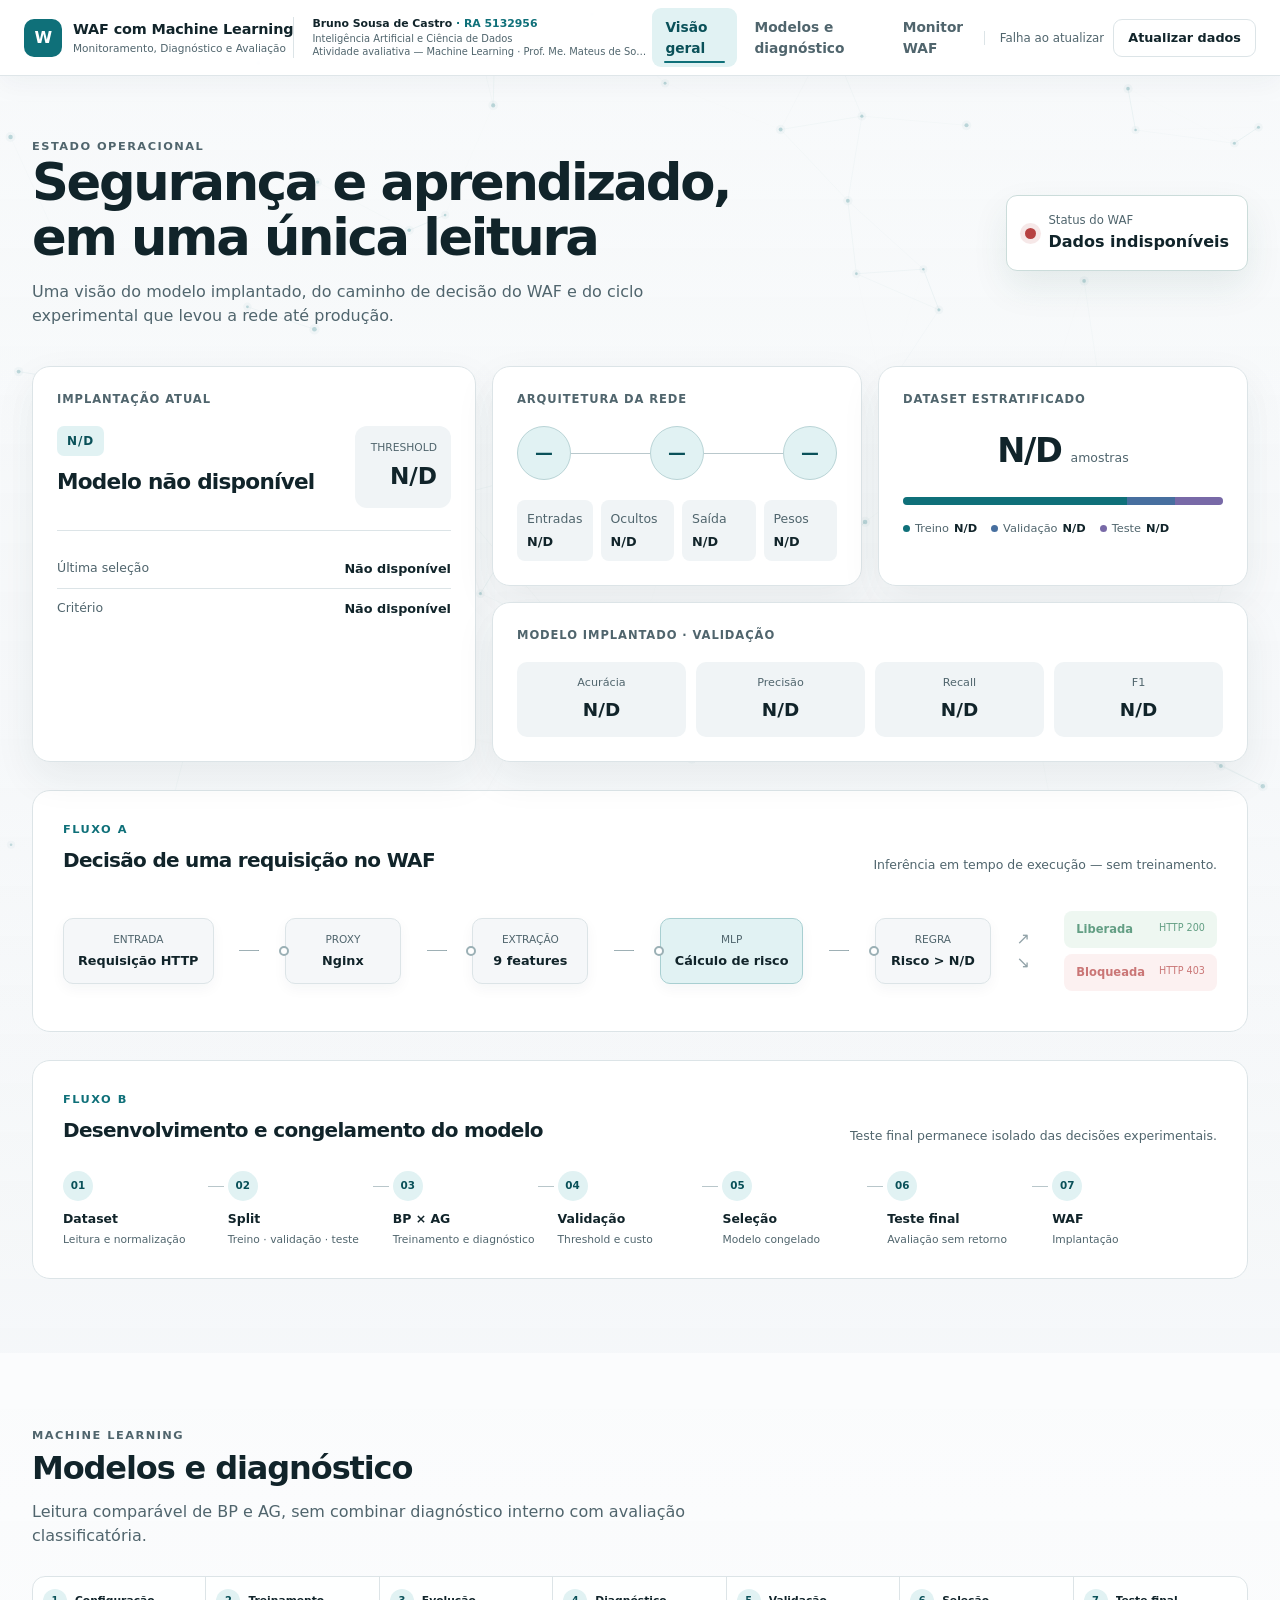
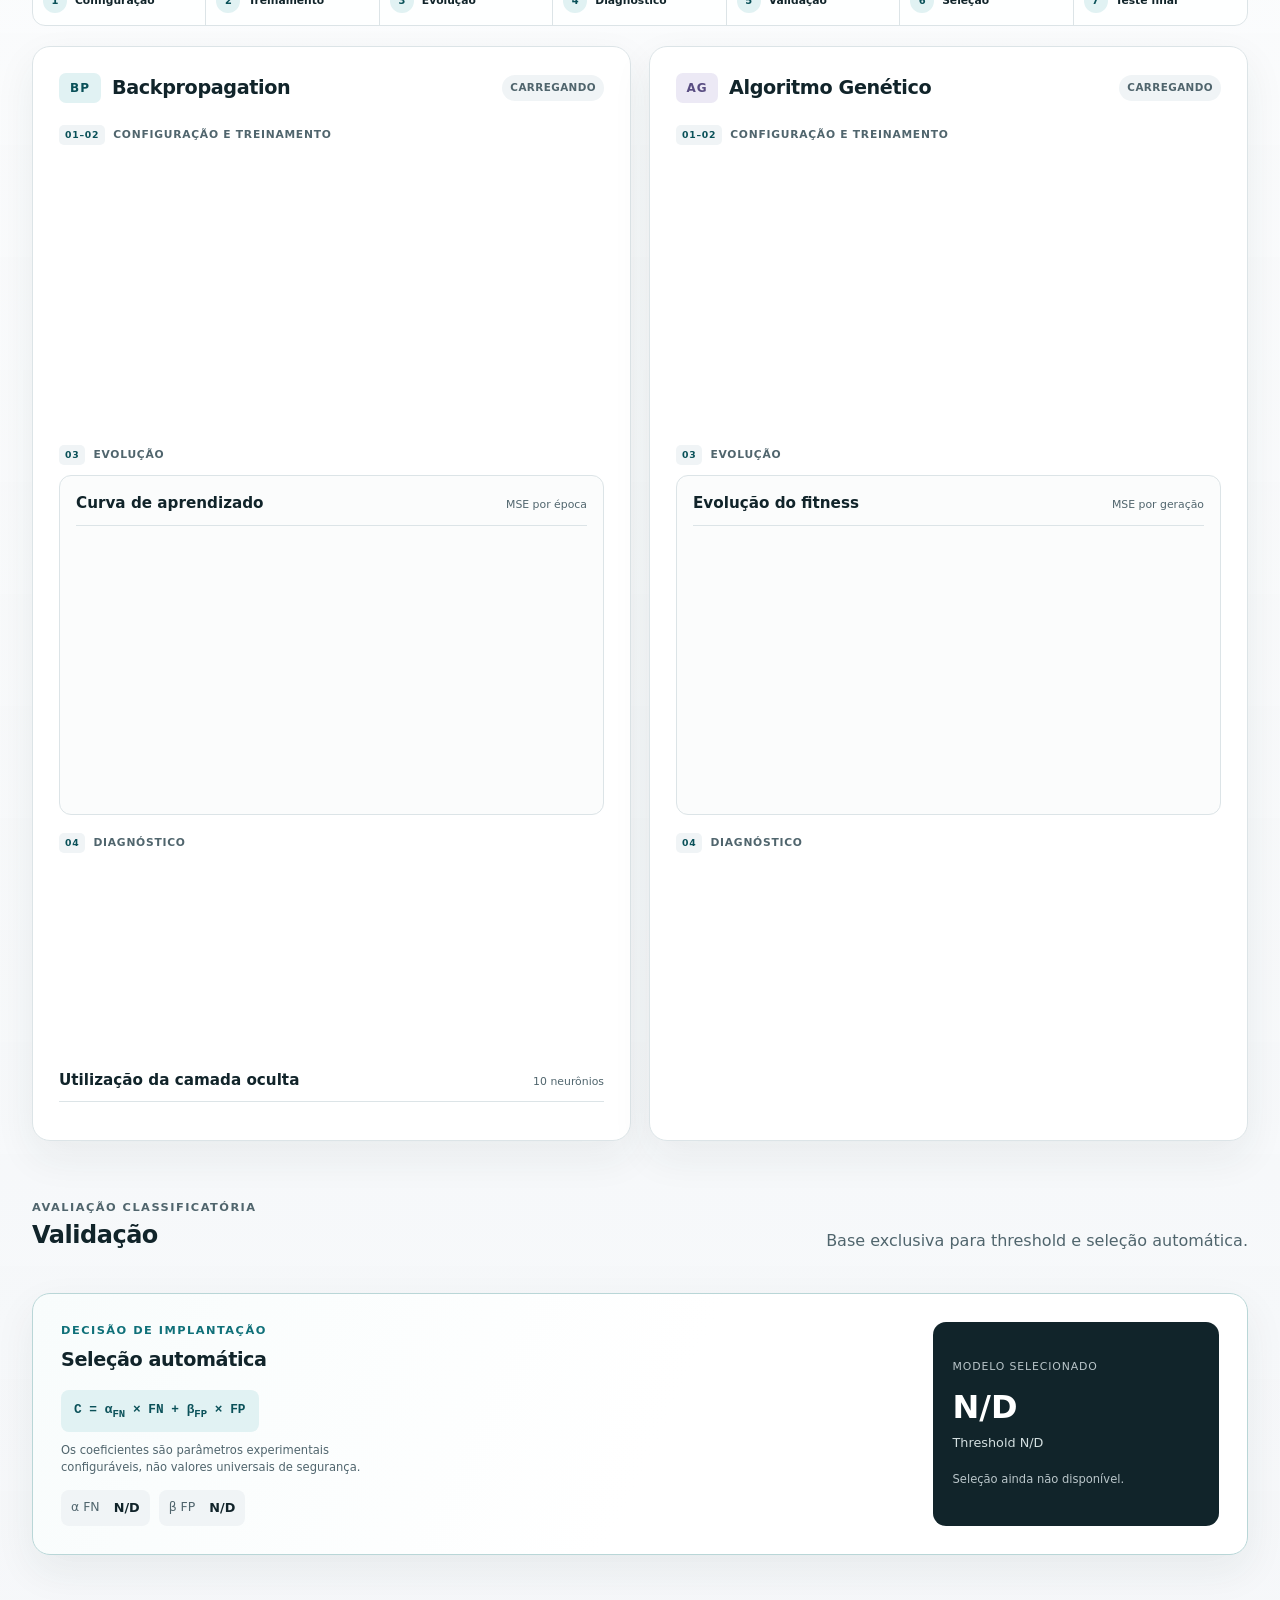
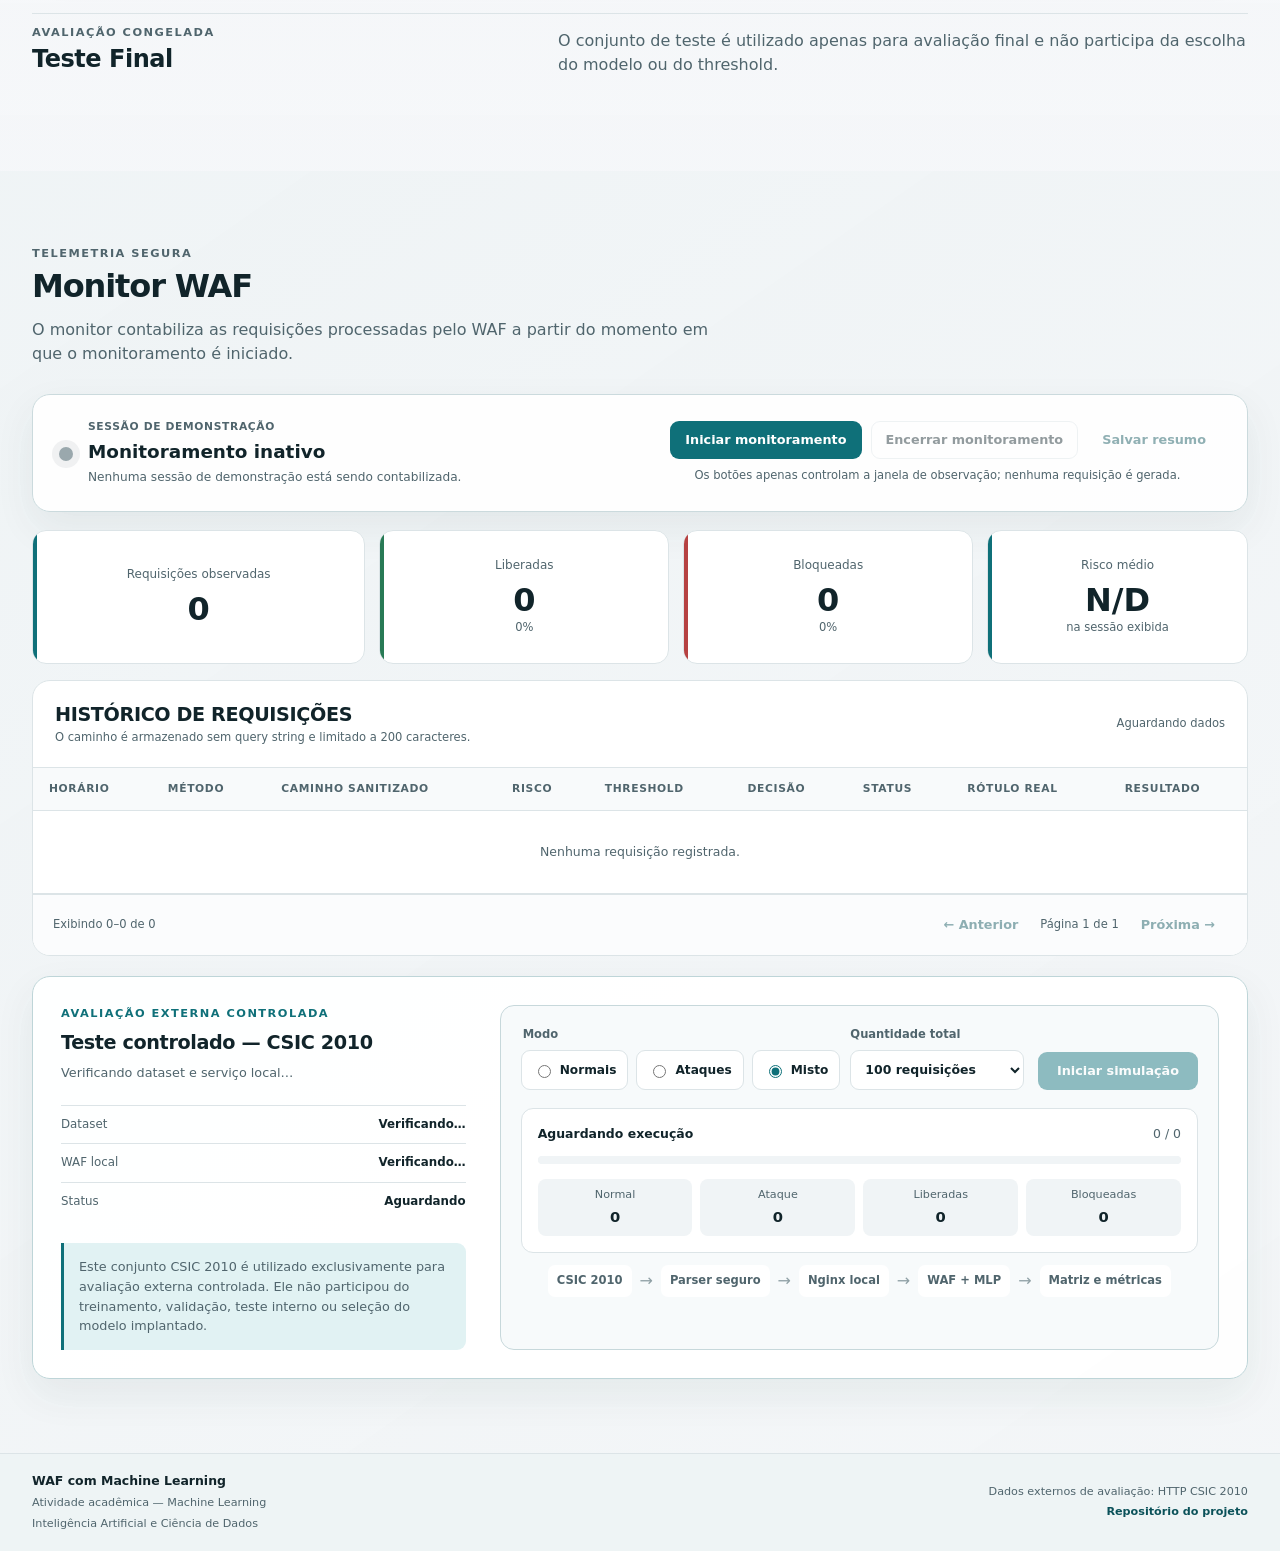
==== dashboard/index.html @ e9f8e0aa "Finalização de Implementação do WAF e Analises e dashboard" ====
<!doctype html>
<html lang="pt-BR">
<head>
  <meta charset="utf-8">
  <meta name="viewport" content="width=device-width, initial-scale=1">
  <meta name="description" content="Painel técnico do WAF com MLP">
  <title>WAF MLP — Observatório técnico</title>
  <link rel="stylesheet" href="styles.css">
</head>
<body>
  <a class="skip-link" href="#conteudo">Ir para o conteúdo</a>

  <header class="topbar">
    <a class="brand" href="#visao-geral" aria-label="Ir para visão geral">
      <span class="brand-mark" aria-hidden="true">W</span>
      <span>
        <strong>WAF com Machine Learning</strong>
        <small>Monitoramento, Diagnóstico e Avaliação</small>
      </span>
    </a>

    <div class="academic-meta" aria-label="Identificação acadêmica">
      <span class="academic-author">Bruno Sousa de Castro <b>· RA 5132956</b></span>
      <span>Inteligência Artificial e Ciência de Dados</span>
      <span class="academic-detail">Atividade avaliativa — Machine Learning · Prof. Me. Mateus de Souza Valente</span>
    </div>

    <nav class="nav" aria-label="Navegação principal">
      <a class="nav-link active" href="#visao-geral" aria-current="location">Visão geral</a>
      <a class="nav-link" href="#modelos">Modelos e diagnóstico</a>
      <a class="nav-link" href="#monitor-waf">Monitor WAF</a>
    </nav>

    <div class="topbar-actions">
      <span id="sync-status" class="sync-status" role="status" aria-live="polite">Carregando dados…</span>
      <button id="refresh-button" class="button button-secondary" type="button">
        Atualizar dados
      </button>
    </div>
  </header>

  <main id="conteudo">
    <section id="visao-geral" class="section hero-section" aria-labelledby="overview-title">
      <div class="section-heading hero-heading">
        <div>
          <p class="eyebrow">Estado operacional</p>
          <h1 id="overview-title">Segurança e aprendizado, em uma única leitura</h1>
          <p class="lede">
            Uma visão do modelo implantado, do caminho de decisão do WAF e do
            ciclo experimental que levou a rede até produção.
          </p>
        </div>
        <div class="status-panel">
          <span id="waf-status-dot" class="status-dot neutral" aria-hidden="true"></span>
          <div>
            <small>Status do WAF</small>
            <strong id="waf-status">Verificando…</strong>
          </div>
        </div>
      </div>

      <div class="overview-grid">
        <article class="card deployment-card">
          <div class="card-label">Implantação atual</div>
          <div class="deployment-main">
            <div>
              <span class="model-badge" id="deployed-model">N/D</span>
              <h2 id="deployed-method">Modelo não disponível</h2>
            </div>
            <div class="threshold-display">
              <small>Threshold</small>
              <strong id="deployed-threshold">N/D</strong>
            </div>
          </div>
          <dl class="definition-list compact">
            <div><dt>Última seleção</dt><dd id="last-selection">Não disponível</dd></div>
            <div><dt>Critério</dt><dd id="selection-reason">Não disponível</dd></div>
          </dl>
        </article>

        <article class="card architecture-card">
          <div class="card-label">Arquitetura da rede</div>
          <div id="network-architecture" class="network-mini" aria-label="Arquitetura da rede">
            <span>—</span><i></i><span>—</span><i></i><span>—</span>
          </div>
          <dl class="definition-list compact four-columns">
            <div><dt>Entradas</dt><dd id="network-inputs">N/D</dd></div>
            <div><dt>Ocultos</dt><dd id="network-hidden">N/D</dd></div>
            <div><dt>Saída</dt><dd id="network-output">N/D</dd></div>
            <div><dt>Pesos</dt><dd id="network-weights">N/D</dd></div>
          </dl>
        </article>

        <article class="card dataset-card">
          <div class="card-label">Dataset estratificado</div>
          <div class="dataset-total"><strong id="dataset-total">N/D</strong><span>amostras</span></div>
          <div class="split-bar" aria-label="Divisão do dataset">
            <span class="split-train"></span>
            <span class="split-validation"></span>
            <span class="split-test"></span>
          </div>
          <div class="split-legend">
            <span><i class="legend-train"></i>Treino <strong id="dataset-train">N/D</strong></span>
            <span><i class="legend-validation"></i>Validação <strong id="dataset-validation">N/D</strong></span>
            <span><i class="legend-test"></i>Teste <strong id="dataset-test">N/D</strong></span>
          </div>
        </article>

        <article class="card metrics-card">
          <div class="card-label">Modelo implantado · validação</div>
          <div class="metric-row">
            <div><small>Acurácia</small><strong id="overview-accuracy">N/D</strong></div>
            <div><small>Precisão</small><strong id="overview-precision">N/D</strong></div>
            <div><small>Recall</small><strong id="overview-recall">N/D</strong></div>
            <div><small>F1</small><strong id="overview-f1">N/D</strong></div>
          </div>
        </article>
      </div>

      <div class="flow-block">
        <div class="flow-header">
          <div>
            <p class="eyebrow">Fluxo A</p>
            <h2>Decisão de uma requisição no WAF</h2>
          </div>
          <p>Inferência em tempo de execução — sem treinamento.</p>
        </div>
        <div id="waf-flow" class="waf-flow" aria-label="Fluxo de funcionamento do WAF">
          <div class="flow-node"><small>Entrada</small><strong>Requisição HTTP</strong></div>
          <span class="flow-arrow" aria-hidden="true">→</span>
          <div class="flow-node"><small>Proxy</small><strong>Nginx</strong></div>
          <span class="flow-arrow" aria-hidden="true">→</span>
          <div class="flow-node"><small>Extração</small><strong>9 features</strong></div>
          <span class="flow-arrow" aria-hidden="true">→</span>
          <div class="flow-node accent"><small id="flow-model">MLP</small><strong>Cálculo de risco</strong></div>
          <span class="flow-arrow" aria-hidden="true">→</span>
          <div class="flow-node"><small>Regra</small><strong id="flow-threshold">Risco &gt; N/D</strong></div>
          <span class="flow-arrow split" aria-hidden="true">↗<br>↘</span>
          <div class="flow-outcomes">
            <span id="outcome-safe" class="outcome safe"><strong>Liberada</strong><small>HTTP 200</small></span>
            <span id="outcome-blocked" class="outcome blocked"><strong>Bloqueada</strong><small>HTTP 403</small></span>
          </div>
        </div>
      </div>

      <div class="flow-block development-flow">
        <div class="flow-header">
          <div>
            <p class="eyebrow">Fluxo B</p>
            <h2>Desenvolvimento e congelamento do modelo</h2>
          </div>
          <p>Teste final permanece isolado das decisões experimentais.</p>
        </div>
        <ol class="process-timeline">
          <li><span>01</span><strong>Dataset</strong><small>Leitura e normalização</small></li>
          <li><span>02</span><strong>Split</strong><small>Treino · validação · teste</small></li>
          <li><span>03</span><strong>BP × AG</strong><small>Treinamento e diagnóstico</small></li>
          <li><span>04</span><strong>Validação</strong><small>Threshold e custo</small></li>
          <li><span>05</span><strong>Seleção</strong><small>Modelo congelado</small></li>
          <li><span>06</span><strong>Teste final</strong><small>Avaliação sem retorno</small></li>
          <li><span>07</span><strong>WAF</strong><small>Implantação</small></li>
        </ol>
      </div>
    </section>

    <section id="modelos" class="section" aria-labelledby="models-title">
      <div class="section-heading">
        <div>
          <p class="eyebrow">Machine Learning</p>
          <h2 id="models-title">Modelos e diagnóstico</h2>
          <p>Leitura comparável de BP e AG, sem combinar diagnóstico interno com avaliação classificatória.</p>
        </div>
      </div>

      <ol class="experiment-steps" aria-label="Etapas do experimento de Machine Learning">
        <li class="complete"><span>1</span><strong>Configuração</strong></li>
        <li class="complete"><span>2</span><strong>Treinamento</strong></li>
        <li class="complete"><span>3</span><strong>Evolução</strong></li>
        <li class="complete"><span>4</span><strong>Diagnóstico</strong></li>
        <li class="complete"><span>5</span><strong>Validação</strong></li>
        <li class="complete"><span>6</span><strong>Seleção</strong></li>
        <li class="complete"><span>7</span><strong>Teste final</strong></li>
      </ol>

      <div class="model-comparison">
        <article class="model-panel" id="bp-panel">
          <div class="model-panel-heading">
            <div><span class="method-code">BP</span><h3>Backpropagation</h3></div>
            <span id="bp-availability" class="availability">Carregando</span>
          </div>
          <div class="panel-stage"><span>01–02</span> Configuração e treinamento</div>
          <div id="bp-training-stats" class="info-grid"></div>
          <div class="panel-stage"><span>03</span> Evolução</div>
          <div class="chart-card">
            <div class="chart-heading"><h4>Curva de aprendizado</h4><span>MSE por época</span></div>
            <canvas id="bp-chart" height="240" aria-label="Curva de MSE do Backpropagation"></canvas>
          </div>
          <div class="panel-stage"><span>04</span> Diagnóstico</div>
          <div id="bp-diagnostics" class="diagnostic-grid"></div>
          <div class="neuron-block">
            <div class="chart-heading"><h4>Utilização da camada oculta</h4><span>10 neurônios</span></div>
            <div id="hidden-neurons" class="neuron-grid"></div>
          </div>
        </article>

        <article class="model-panel" id="ag-panel">
          <div class="model-panel-heading">
            <div><span class="method-code alternate">AG</span><h3>Algoritmo Genético</h3></div>
            <span id="ag-availability" class="availability">Carregando</span>
          </div>
          <div class="panel-stage"><span>01–02</span> Configuração e treinamento</div>
          <div id="ag-training-stats" class="info-grid"></div>
          <div class="panel-stage"><span>03</span> Evolução</div>
          <div class="chart-card">
            <div class="chart-heading"><h4>Evolução do fitness</h4><span>MSE por geração</span></div>
            <canvas id="ag-chart" height="240" aria-label="Curva de MSE do Algoritmo Genético"></canvas>
          </div>
          <div class="panel-stage"><span>04</span> Diagnóstico</div>
          <div id="ag-diagnostics" class="diagnostic-grid"></div>
        </article>
      </div>

      <div class="subsection-heading">
        <div><p class="eyebrow">Avaliação classificatória</p><h3>Validação</h3></div>
        <p>Base exclusiva para threshold e seleção automática.</p>
      </div>
      <div id="validation-evaluations" class="evaluation-grid"></div>

      <article class="selection-panel">
        <div class="selection-copy">
          <p class="eyebrow">Decisão de implantação</p>
          <h3>Seleção automática</h3>
          <p class="formula">C = α<sub>FN</sub> × FN + β<sub>FP</sub> × FP</p>
          <p class="note">Os coeficientes são parâmetros experimentais configuráveis, não valores universais de segurança.</p>
          <dl class="definition-list selection-parameters">
            <div><dt>α FN</dt><dd id="alpha-fn">N/D</dd></div>
            <div><dt>β FP</dt><dd id="beta-fp">N/D</dd></div>
          </dl>
        </div>
        <div id="selection-candidates" class="candidate-comparison"></div>
        <div class="selected-result">
          <small>Modelo selecionado</small>
          <strong id="selected-model">N/D</strong>
          <span id="selected-threshold">Threshold N/D</span>
          <p id="selected-reason">Seleção ainda não disponível.</p>
        </div>
      </article>

      <div class="subsection-heading test-heading">
        <div><p class="eyebrow">Avaliação congelada</p><h3>Teste Final</h3></div>
        <p>O conjunto de teste é utilizado apenas para avaliação final e não participa da escolha do modelo ou do threshold.</p>
      </div>
      <div id="test-evaluation" class="evaluation-grid single"></div>

    </section>

    <section id="monitor-waf" class="section section-tinted" aria-labelledby="monitor-title">
      <div class="section-heading">
        <div>
          <p class="eyebrow">Telemetria segura</p>
          <h2 id="monitor-title">Monitor WAF</h2>
          <p>O monitor contabiliza as requisições processadas pelo WAF a partir do momento em que o monitoramento é iniciado.</p>
        </div>
      </div>

      <article class="monitor-control-card">
        <div class="monitor-state" role="status" aria-live="polite">
          <span id="session-indicator" class="session-indicator idle" aria-hidden="true"></span>
          <div>
            <small>Sessão de demonstração</small>
            <strong id="session-label">Monitoramento inativo</strong>
            <span id="session-period">Nenhuma sessão de demonstração está sendo contabilizada.</span>
          </div>
        </div>
        <div class="monitor-actions">
          <div class="button-group">
            <button id="start-monitor" class="button button-primary" type="button">Iniciar monitoramento</button>
            <button id="stop-monitor" class="button button-secondary" type="button" disabled>Encerrar monitoramento</button>
            <button id="save-session" class="button button-ghost" type="button" disabled>Salvar resumo</button>
          </div>
          <small>Os botões apenas controlam a janela de observação; nenhuma requisição é gerada.</small>
        </div>
      </article>

      <div class="monitor-grid">
        <article class="stat-card"><small>Requisições observadas</small><strong id="requests-total">0</strong></article>
        <article class="stat-card safe"><small>Liberadas</small><strong id="requests-allowed">0</strong><span id="requests-allowed-percent">0%</span></article>
        <article class="stat-card blocked"><small>Bloqueadas</small><strong id="requests-blocked">0</strong><span id="requests-blocked-percent">0%</span></article>
        <article class="stat-card"><small>Risco médio</small><strong id="requests-risk-average">N/D</strong><span>na sessão exibida</span></article>
      </div>

      <article class="card table-card">
        <div class="card-header">
          <div>
            <h3>HISTÓRICO DE REQUISIÇÕES</h3>
            <p>O caminho é armazenado sem query string e limitado a 200 caracteres.</p>
          </div>
          <span id="requests-updated" class="metadata">Aguardando dados</span>
        </div>
        <div class="table-scroll">
          <table>
            <thead>
              <tr>
                <th>Horário</th>
                <th>Método</th>
                <th>Caminho sanitizado</th>
                <th>Risco</th>
                <th>Threshold</th>
                <th>Decisão</th>
                <th>Status</th>
                <th>Rótulo real</th>
                <th>Resultado</th>
              </tr>
            </thead>
            <tbody id="requests-table">
              <tr><td colspan="9" class="empty-cell">Nenhuma requisição registrada.</td></tr>
            </tbody>
          </table>
        </div>
        <div class="history-pagination" aria-label="Paginação do histórico">
          <span id="history-range">Exibindo 0–0 de 0</span>
          <div>
            <button id="history-prev" class="button button-ghost" type="button" disabled>← Anterior</button>
            <span id="history-page-status">Página 1 de 1</span>
            <button id="history-next" class="button button-ghost" type="button" disabled>Próxima →</button>
          </div>
        </div>
      </article>

      <article class="simulation-card">
        <div class="simulation-intro">
          <p class="eyebrow">Avaliação externa controlada</p>
          <h3>Teste controlado — CSIC 2010</h3>
          <p id="simulation-message">Verificando dataset e serviço local…</p>
          <dl class="simulation-status-list">
            <div><dt>Dataset</dt><dd id="simulation-dataset">Verificando…</dd></div>
            <div><dt>WAF local</dt><dd id="simulation-service">Verificando…</dd></div>
            <div><dt>Status</dt><dd id="simulation-status">Aguardando</dd></div>
          </dl>
          <p class="external-data-note">
            Este conjunto CSIC 2010 é utilizado exclusivamente para avaliação externa controlada.
            Ele não participou do treinamento, validação, teste interno ou seleção do modelo implantado.
          </p>
        </div>
        <div class="simulation-workspace" aria-label="Controles da simulação CSIC 2010">
          <div class="simulation-controls">
            <fieldset class="mode-selector">
              <legend>Modo</legend>
              <label><input type="radio" name="simulation-mode" value="NORMAL"> Normais</label>
              <label><input type="radio" name="simulation-mode" value="ATAQUE"> Ataques</label>
              <label><input type="radio" name="simulation-mode" value="MISTO" checked> Misto</label>
            </fieldset>
            <label class="quantity-selector" for="simulation-quantity">
              Quantidade total
              <select id="simulation-quantity">
                <option value="100" selected>100 requisições</option>
                <option value="500">500 requisições</option>
                <option value="1000">1.000 requisições</option>
              </select>
            </label>
            <button id="start-simulation" class="button button-primary simulation-start" type="button" disabled>
              Iniciar simulação
            </button>
          </div>

          <p id="simulation-error" class="simulation-error" role="alert" hidden></p>

          <div class="simulation-progress" aria-live="polite">
            <div><strong id="simulation-progress-label">Aguardando execução</strong><span id="simulation-progress-count">0 / 0</span></div>
            <progress id="simulation-progress" value="0" max="100">0%</progress>
            <div class="simulation-live-counts">
              <span>Normal <strong id="simulation-normal-count">0</strong></span>
              <span>Ataque <strong id="simulation-attack-count">0</strong></span>
              <span>Liberadas <strong id="simulation-allowed-count">0</strong></span>
              <span>Bloqueadas <strong id="simulation-blocked-count">0</strong></span>
            </div>
          </div>

          <div id="simulation-results" class="simulation-results" hidden>
            <div class="simulation-result-heading">
              <div>
                <small>Resultado da avaliação externa controlada</small>
                <strong>HTTP CSIC 2010</strong>
              </div>
              <span id="simulation-evaluated">0 avaliadas</span>
            </div>

            <div class="simulation-result-grid">
              <div class="external-confusion" aria-label="Matriz de confusão da avaliação externa">
                <span></span><span class="matrix-axis">Predito normal</span><span class="matrix-axis">Predito ataque</span>
                <span class="matrix-axis">Real normal</span>
                <div class="matrix-cell"><small>TN</small><strong id="simulation-tn">0</strong></div>
                <div class="matrix-cell error"><small>FP</small><strong id="simulation-fp">0</strong></div>
                <span class="matrix-axis">Real ataque</span>
                <div class="matrix-cell error"><small>FN</small><strong id="simulation-fn">0</strong></div>
                <div class="matrix-cell"><small>TP</small><strong id="simulation-tp">0</strong></div>
              </div>

              <div class="external-metrics">
                <div><small>Accuracy</small><strong id="simulation-accuracy">0,00%</strong></div>
                <div><small>Precision</small><strong id="simulation-precision">0,00%</strong></div>
                <div><small>Recall</small><strong id="simulation-recall">0,00%</strong></div>
                <div><small>F1-score</small><strong id="simulation-f1">0,00%</strong></div>
                <div><small>False Positive Rate</small><strong id="simulation-fpr">0,00%</strong></div>
                <div><small>False Negative Rate</small><strong id="simulation-fnr">0,00%</strong></div>
              </div>
            </div>
            <p id="simulation-errors-summary" class="note"></p>
          </div>

          <div class="simulation-route" aria-label="Fluxo da simulação local">
            <span>CSIC 2010</span><i>→</i><span>Parser seguro</span><i>→</i><span>Nginx local</span><i>→</i><span>WAF + MLP</span><i>→</i><span>Matriz e métricas</span>
          </div>
        </div>
      </article>

      <article id="feature-analysis" class="feature-analysis diagnostic-main-block" aria-labelledby="feature-analysis-title" hidden>
        <div class="feature-analysis-heading">
          <div>
            <small>Diagnóstico observacional pós-simulação</small>
            <h4 id="feature-analysis-title">ANÁLISE DAS CARACTERÍSTICAS</h4>
            <p>Comparação entre a representação aprendida pela MLP e as características extraídas das requisições externas.</p>
          </div>
          <div class="feature-legend" aria-label="Legenda da comparação">
            <span class="legend-original">Dataset original</span>
            <span class="legend-csic">CSIC atual</span>
            <span class="legend-clipping">Acima do limite</span>
          </div>
        </div>

        <div class="diagnostic-table-wrap">
          <table class="diagnostic-table">
            <thead><tr><th>Feature</th><th>Tipo</th><th>Limite</th><th>Dataset original</th><th>CSIC atual</th></tr></thead>
            <tbody id="feature-comparison-table"></tbody>
          </table>
        </div>

        <div class="feature-detail-grid">
          <article>
            <h5>CSIC por rótulo real</h5>
            <div class="diagnostic-table-wrap">
              <table class="diagnostic-table compact">
                <thead><tr><th>Feature</th><th>NORMAL</th><th>ATAQUE</th></tr></thead>
                <tbody id="feature-class-table"></tbody>
              </table>
            </div>
          </article>
          <article>
            <h5>IMPACTO DOS LIMITES DE NORMALIZAÇÃO</h5>
            <div class="diagnostic-table-wrap">
              <table class="diagnostic-table compact">
                <thead><tr><th>Feature</th><th>Limite</th><th>Máx. original</th><th>Máx. CSIC</th><th>Original acima</th><th>CSIC acima / clipping</th></tr></thead>
                <tbody id="feature-clipping-table"></tbody>
              </table>
            </div>
          </article>
        </div>

        <article class="classification-examples">
          <div>
            <h5>EXEMPLOS DE CLASSIFICAÇÃO</h5>
            <p>Selecione TN, FP, FN ou TP para inspecionar uma requisição sanitizada e as nove features que já foram usadas na decisão.</p>
          </div>
          <div class="example-filters" role="group" aria-label="Filtrar exemplos por resultado">
            <button class="example-filter" data-result="TN" type="button">TN <strong id="example-count-tn">0</strong></button>
            <button class="example-filter" data-result="FP" type="button">FP <strong id="example-count-fp">0</strong></button>
            <button class="example-filter" data-result="FN" type="button">FN <strong id="example-count-fn">0</strong></button>
            <button class="example-filter" data-result="TP" type="button">TP <strong id="example-count-tp">0</strong></button>
          </div>
          <label class="example-selector" for="diagnostic-example-select">
            Requisição
            <select id="diagnostic-example-select" disabled><option value="">Selecione um resultado acima</option></select>
          </label>
          <div id="example-detail" class="example-detail" hidden>
            <dl id="example-metadata"></dl>
            <div class="diagnostic-table-wrap">
              <table class="diagnostic-table compact">
                <thead><tr><th>Feature</th><th>Valor bruto</th><th>Limite</th><th>Normalizado</th><th>Clipping</th></tr></thead>
                <tbody id="example-features-table"></tbody>
              </table>
            </div>
          </div>
          <p id="example-empty" class="note">Escolha uma categoria com exemplos disponíveis.</p>
        </article>
      </article>
    </section>

  </main>

  <footer class="academic-footer">
    <div>
      <strong>WAF com Machine Learning</strong>
      <span>Atividade acadêmica — Machine Learning</span>
      <span>Inteligência Artificial e Ciência de Dados</span>
    </div>
    <div class="footer-links">
      <span>Dados externos de avaliação: HTTP CSIC 2010</span>
      <a href="https://github.com/BrunoCS51/atividade-3-waf-mlp" target="_blank" rel="noreferrer">Repositório do projeto</a>
    </div>
  </footer>

  <script src="app.js" defer></script>
</body>
</html>
---- dashboard/styles.css ----
:root {
  --bg: #f5f7f9;
  --surface: #ffffff;
  --surface-soft: #f0f4f6;
  --ink: #11242a;
  --muted: #50656d;
  --line: #dce4e7;
  --primary: #0f7079;
  --primary-dark: #0a5159;
  --primary-soft: #e1f2f3;
  --safe: #287a55;
  --safe-soft: #e8f5ed;
  --blocked: #b64242;
  --blocked-soft: #fbecec;
  --attention: #a86613;
  --attention-soft: #fff4df;
  --blue: #476f9f;
  --violet: #7869a7;
  --shadow: 0 16px 40px rgba(29, 54, 61, 0.07);
  --radius: 18px;
  --radius-sm: 11px;
  --max-width: 1440px;
}

* {
  box-sizing: border-box;
}

html {
  scroll-behavior: smooth;
  scroll-padding-top: 92px;
}

body {
  margin: 0;
  overflow-x: hidden;
  background: var(--bg);
  color: var(--ink);
  font-family: Inter, ui-sans-serif, system-ui, -apple-system, BlinkMacSystemFont, "Segoe UI", sans-serif;
  line-height: 1.5;
}

button,
input,
table {
  font: inherit;
}

button:focus-visible,
a:focus-visible {
  outline: 3px solid rgba(23, 107, 115, 0.3);
  outline-offset: 3px;
}

.skip-link {
  position: fixed;
  z-index: 100;
  top: 8px;
  left: 8px;
  padding: 10px 14px;
  border-radius: 8px;
  background: var(--ink);
  color: #fff;
  transform: translateY(-150%);
}

.skip-link:focus {
  transform: translateY(0);
}

.topbar {
  position: sticky;
  z-index: 20;
  top: 0;
  display: grid;
  grid-template-columns: auto 1fr auto;
  align-items: center;
  min-height: 72px;
  padding: 10px max(24px, calc((100vw - var(--max-width)) / 2));
  border-bottom: 1px solid rgba(220, 228, 231, 0.9);
  background: rgba(255, 255, 255, 0.94);
  backdrop-filter: blur(14px);
}

.brand {
  display: flex;
  gap: 11px;
  align-items: center;
  color: var(--ink);
  text-decoration: none;
}

.brand-mark {
  display: grid;
  width: 38px;
  height: 38px;
  place-items: center;
  border-radius: 10px;
  background: var(--primary);
  color: #fff;
  font-weight: 800;
  letter-spacing: -0.04em;
}

.brand strong,
.brand small {
  display: block;
}

.brand strong {
  font-size: 0.92rem;
  letter-spacing: 0.04em;
}

.brand small {
  color: var(--muted);
  font-size: 0.69rem;
}

.nav {
  display: flex;
  justify-content: center;
  gap: 4px;
}

.nav-link {
  padding: 9px 13px;
  border-radius: 9px;
  color: var(--muted);
  font-size: 0.86rem;
  font-weight: 650;
  text-decoration: none;
}

.nav-link:hover,
.nav-link.active {
  background: var(--primary-soft);
  color: var(--primary-dark);
}

.topbar-actions,
.button-group {
  display: flex;
  align-items: center;
  gap: 9px;
}

.sync-status {
  max-width: 180px;
  overflow: hidden;
  color: var(--muted);
  font-size: 0.74rem;
  text-overflow: ellipsis;
  white-space: nowrap;
}

.button {
  min-height: 38px;
  padding: 8px 14px;
  border: 1px solid transparent;
  border-radius: 9px;
  cursor: pointer;
  font-size: 0.8rem;
  font-weight: 750;
  transition: background 150ms ease, border-color 150ms ease, transform 150ms ease;
}

.button:hover:not(:disabled) {
  transform: translateY(-1px);
}

.button:disabled {
  cursor: not-allowed;
  opacity: 0.45;
}

.button-primary {
  background: var(--primary);
  color: #fff;
}

.button-primary:hover:not(:disabled) {
  background: var(--primary-dark);
}

.button-secondary {
  border-color: var(--line);
  background: var(--surface);
  color: var(--ink);
}

.button-ghost {
  background: transparent;
  color: var(--primary-dark);
}

.section {
  max-width: var(--max-width);
  margin: 0 auto;
  padding: 74px 32px;
}

.section-tinted {
  max-width: none;
  padding-right: max(32px, calc((100vw - var(--max-width) + 64px) / 2));
  padding-left: max(32px, calc((100vw - var(--max-width) + 64px) / 2));
  background: #edf2f4;
}

.hero-section {
  padding-top: 62px;
}

.section-heading {
  display: flex;
  justify-content: space-between;
  gap: 32px;
  align-items: flex-end;
  margin-bottom: 28px;
}

.hero-heading {
  align-items: center;
  margin-bottom: 38px;
}

.eyebrow {
  margin: 0 0 7px;
  color: var(--primary);
  font-size: 0.71rem;
  font-weight: 800;
  letter-spacing: 0.13em;
  text-transform: uppercase;
}

h1,
h2,
h3,
h4,
p {
  margin-top: 0;
}

h1 {
  max-width: 780px;
  margin-bottom: 16px;
  font-size: clamp(2.15rem, 4vw, 4rem);
  line-height: 1.06;
  letter-spacing: -0.045em;
}

h2 {
  margin-bottom: 8px;
  font-size: clamp(1.6rem, 2.5vw, 2.35rem);
  letter-spacing: -0.035em;
}

h3 {
  margin-bottom: 6px;
  font-size: 1.2rem;
  letter-spacing: -0.02em;
}

h4 {
  margin-bottom: 0;
  font-size: 0.95rem;
}

.lede,
.section-heading p,
.subsection-heading p {
  max-width: 690px;
  margin-bottom: 0;
  color: var(--muted);
}

.status-panel {
  display: flex;
  flex: 0 0 auto;
  gap: 12px;
  align-items: center;
  min-width: 190px;
  padding: 16px 18px;
  border: 1px solid var(--line);
  border-radius: var(--radius-sm);
  background: var(--surface);
  box-shadow: var(--shadow);
}

.status-panel small,
.status-panel strong {
  display: block;
}

.status-panel small {
  color: var(--muted);
  font-size: 0.73rem;
}

.status-dot {
  width: 11px;
  height: 11px;
  border-radius: 50%;
  background: var(--muted);
  box-shadow: 0 0 0 5px rgba(96, 112, 120, 0.12);
}

.status-dot.online {
  background: var(--safe);
  box-shadow: 0 0 0 5px rgba(40, 122, 85, 0.14);
}

.status-dot.offline {
  background: var(--blocked);
  box-shadow: 0 0 0 5px rgba(182, 66, 66, 0.12);
}

.overview-grid {
  display: grid;
  grid-template-columns: 1.2fr 1fr 1fr;
  gap: 16px;
}

.card,
.model-panel,
.selection-panel,
.future-panel {
  border: 1px solid var(--line);
  border-radius: var(--radius);
  background: var(--surface);
  box-shadow: var(--shadow);
}

.card {
  padding: 24px;
}

.card-label {
  margin-bottom: 18px;
  color: var(--muted);
  font-size: 0.72rem;
  font-weight: 800;
  letter-spacing: 0.08em;
  text-transform: uppercase;
}

.deployment-card {
  grid-row: span 2;
}

.deployment-main {
  display: flex;
  justify-content: space-between;
  gap: 18px;
  align-items: flex-start;
  padding-bottom: 22px;
  border-bottom: 1px solid var(--line);
}

.deployment-main h2 {
  margin: 10px 0 0;
  font-size: 1.35rem;
}

.model-badge,
.method-code {
  display: inline-grid;
  min-width: 42px;
  height: 30px;
  padding: 0 10px;
  place-items: center;
  border-radius: 7px;
  background: var(--primary-soft);
  color: var(--primary-dark);
  font-size: 0.75rem;
  font-weight: 850;
  letter-spacing: 0.08em;
}

.threshold-display {
  min-width: 96px;
  padding: 14px;
  border-radius: 12px;
  background: var(--surface-soft);
  text-align: right;
}

.threshold-display small,
.threshold-display strong {
  display: block;
}

.threshold-display small {
  color: var(--muted);
  font-size: 0.67rem;
  text-transform: uppercase;
}

.threshold-display strong {
  margin-top: 3px;
  font-size: 1.45rem;
}

.definition-list {
  margin: 18px 0 0;
}

.definition-list div {
  display: flex;
  justify-content: space-between;
  gap: 14px;
  padding: 10px 0;
  border-bottom: 1px solid var(--line);
}

.definition-list div:last-child {
  border-bottom: 0;
}

.definition-list dt {
  color: var(--muted);
  font-size: 0.78rem;
}

.definition-list dd {
  margin: 0;
  font-size: 0.8rem;
  font-weight: 700;
  text-align: right;
}

.network-mini {
  display: flex;
  align-items: center;
  margin: 8px 0 20px;
}

.network-mini span {
  display: grid;
  width: 54px;
  height: 54px;
  place-items: center;
  border: 1px solid #b9d4d6;
  border-radius: 50%;
  background: var(--primary-soft);
  color: var(--primary-dark);
  font-size: 1.12rem;
  font-weight: 800;
}

.network-mini i {
  height: 1px;
  flex: 1;
  background: #b9c8cc;
}

.four-columns {
  display: grid;
  grid-template-columns: repeat(4, 1fr);
  gap: 8px;
}

.four-columns div {
  display: block;
  padding: 10px;
  border: 0;
  border-radius: 8px;
  background: var(--surface-soft);
}

.four-columns dd {
  margin-top: 3px;
  text-align: left;
}

.dataset-total {
  display: flex;
  gap: 9px;
  align-items: baseline;
}

.dataset-total strong {
  font-size: 2.1rem;
  letter-spacing: -0.04em;
}

.dataset-total span {
  color: var(--muted);
  font-size: 0.78rem;
}

.split-bar {
  display: flex;
  height: 8px;
  margin: 20px 0 15px;
  overflow: hidden;
  border-radius: 10px;
  background: var(--line);
}

.split-train,
.legend-train {
  background: var(--primary);
}

.split-train {
  width: 70%;
}

.split-validation,
.legend-validation {
  background: var(--blue);
}

.split-validation {
  width: 15%;
}

.split-test,
.legend-test {
  background: var(--violet);
}

.split-test {
  width: 15%;
}

.split-legend {
  display: flex;
  flex-wrap: wrap;
  gap: 9px 14px;
  color: var(--muted);
  font-size: 0.71rem;
}

.split-legend span {
  display: flex;
  gap: 5px;
  align-items: center;
}

.split-legend i {
  width: 7px;
  height: 7px;
  border-radius: 50%;
}

.split-legend strong {
  color: var(--ink);
}

.metrics-card {
  grid-column: 2 / 4;
}

.metric-row {
  display: grid;
  grid-template-columns: repeat(4, 1fr);
  gap: 10px;
}

.metric-row div {
  padding: 13px;
  border-radius: 10px;
  background: var(--surface-soft);
}

.metric-row small,
.metric-row strong {
  display: block;
}

.metric-row small {
  margin-bottom: 4px;
  color: var(--muted);
  font-size: 0.7rem;
}

.metric-row strong {
  font-size: 1.15rem;
}

.flow-block {
  margin-top: 28px;
  padding: 30px;
  border: 1px solid var(--line);
  border-radius: var(--radius);
  background: var(--surface);
}

.flow-header {
  display: flex;
  justify-content: space-between;
  gap: 30px;
  align-items: flex-end;
  margin-bottom: 26px;
}

.flow-header h2 {
  margin: 0;
  font-size: 1.25rem;
}

.flow-header > p {
  margin: 0;
  color: var(--muted);
  font-size: 0.78rem;
}

.waf-flow {
  display: flex;
  align-items: center;
  justify-content: space-between;
  gap: 10px;
}

.flow-node {
  min-width: 116px;
  padding: 13px 14px;
  border: 1px solid var(--line);
  border-radius: 10px;
  background: var(--bg);
  text-align: center;
}

.flow-node small,
.flow-node strong {
  display: block;
}

.flow-node small {
  margin-bottom: 3px;
  color: var(--muted);
  font-size: 0.66rem;
  text-transform: uppercase;
}

.flow-node strong {
  font-size: 0.8rem;
}

.flow-node.accent {
  border-color: #a8cfd1;
  background: var(--primary-soft);
}

.flow-arrow {
  color: #91a2a8;
  font-size: 1.15rem;
}

.flow-arrow.split {
  line-height: 1.6;
}

.flow-outcomes {
  display: grid;
  gap: 6px;
}

.outcome {
  display: flex;
  justify-content: space-between;
  gap: 14px;
  min-width: 142px;
  padding: 9px 11px;
  border-radius: 8px;
  font-size: 0.72rem;
}

.outcome.safe {
  background: var(--safe-soft);
  color: var(--safe);
}

.outcome.blocked {
  background: var(--blocked-soft);
  color: var(--blocked);
}

.process-timeline {
  display: grid;
  grid-template-columns: repeat(7, 1fr);
  margin: 0;
  padding: 0;
  list-style: none;
}

.process-timeline li {
  position: relative;
  min-width: 0;
  padding: 0 16px 0 0;
}

.process-timeline li:not(:last-child)::after {
  position: absolute;
  top: 15px;
  right: 4px;
  width: 16px;
  height: 1px;
  background: #b8c6ca;
  content: "";
}

.process-timeline span {
  display: grid;
  width: 30px;
  height: 30px;
  margin-bottom: 9px;
  place-items: center;
  border-radius: 50%;
  background: var(--primary-soft);
  color: var(--primary-dark);
  font-size: 0.65rem;
  font-weight: 800;
}

.process-timeline strong,
.process-timeline small {
  display: block;
}

.process-timeline strong {
  font-size: 0.78rem;
}

.process-timeline small {
  margin-top: 3px;
  color: var(--muted);
  font-size: 0.67rem;
}

.session-strip {
  display: flex;
  justify-content: space-between;
  align-items: center;
  margin-bottom: 16px;
  padding: 13px 16px;
  border: 1px solid var(--line);
  border-radius: 10px;
  background: rgba(255, 255, 255, 0.7);
  color: var(--muted);
  font-size: 0.78rem;
}

.session-strip > div {
  display: flex;
  gap: 9px;
  align-items: center;
}

.session-indicator {
  width: 8px;
  height: 8px;
  border-radius: 50%;
  background: #9aa8ad;
}

.session-indicator.live {
  background: var(--safe);
  box-shadow: 0 0 0 4px rgba(40, 122, 85, 0.12);
}

.monitor-grid {
  display: grid;
  grid-template-columns: repeat(4, 1fr);
  gap: 14px;
  margin-bottom: 16px;
}

.stat-card {
  position: relative;
  min-height: 134px;
  padding: 20px;
  overflow: hidden;
  border: 1px solid var(--line);
  border-radius: 14px;
  background: var(--surface);
}

.stat-card::before {
  position: absolute;
  inset: 0 auto 0 0;
  width: 4px;
  background: var(--primary);
  content: "";
}

.stat-card.safe::before {
  background: var(--safe);
}

.stat-card.blocked::before {
  background: var(--blocked);
}

.stat-card small,
.stat-card strong,
.stat-card span {
  display: block;
}

.stat-card small {
  color: var(--muted);
  font-size: 0.75rem;
}

.stat-card strong {
  margin: 10px 0 3px;
  font-size: 2rem;
  line-height: 1;
}

.stat-card span {
  color: var(--muted);
  font-size: 0.72rem;
}

.table-card {
  padding: 0;
  overflow: hidden;
  box-shadow: none;
}

.card-header {
  display: flex;
  justify-content: space-between;
  gap: 20px;
  align-items: center;
  padding: 20px 22px;
  border-bottom: 1px solid var(--line);
}

.card-header h3,
.card-header p {
  margin-bottom: 0;
}

.card-header p,
.metadata {
  color: var(--muted);
  font-size: 0.72rem;
}

.table-scroll {
  overflow-x: auto;
}

table {
  width: 100%;
  border-collapse: collapse;
  background: var(--surface);
  font-size: 0.78rem;
}

th,
td {
  padding: 13px 16px;
  border-bottom: 1px solid var(--line);
  text-align: left;
  white-space: nowrap;
}

th {
  background: #f8fafb;
  color: var(--muted);
  font-size: 0.67rem;
  letter-spacing: 0.06em;
  text-transform: uppercase;
}

td.path-cell {
  max-width: 320px;
  overflow: hidden;
  text-overflow: ellipsis;
}

.empty-cell {
  padding: 32px;
  color: var(--muted);
  text-align: center;
}

.decision-badge,
.availability {
  display: inline-flex;
  align-items: center;
  padding: 5px 8px;
  border-radius: 20px;
  font-size: 0.65rem;
  font-weight: 800;
  letter-spacing: 0.04em;
  text-transform: uppercase;
}

.decision-badge.safe,
.availability.available {
  background: var(--safe-soft);
  color: var(--safe);
}

.decision-badge.blocked,
.availability.unavailable {
  background: var(--blocked-soft);
  color: var(--blocked);
}

.model-comparison {
  display: grid;
  grid-template-columns: repeat(2, minmax(0, 1fr));
  gap: 18px;
}

.model-panel {
  min-width: 0;
  padding: 26px;
}

.model-panel-heading {
  display: flex;
  justify-content: space-between;
  gap: 16px;
  align-items: center;
  margin-bottom: 22px;
}

.model-panel-heading > div {
  display: flex;
  gap: 11px;
  align-items: center;
}

.model-panel-heading h3 {
  margin: 0;
}

.method-code.alternate {
  background: #ece9f5;
  color: #594d82;
}

.availability {
  background: var(--surface-soft);
  color: var(--muted);
}

.info-grid,
.diagnostic-grid {
  display: grid;
  grid-template-columns: repeat(4, minmax(0, 1fr));
  gap: 8px;
}

.info-item,
.diagnostic-item {
  min-width: 0;
  padding: 11px;
  border-radius: 9px;
  background: var(--surface-soft);
}

.info-item small,
.info-item strong,
.diagnostic-item small,
.diagnostic-item strong {
  display: block;
}

.info-item small,
.diagnostic-item small {
  min-height: 30px;
  color: var(--muted);
  font-size: 0.65rem;
  line-height: 1.25;
}

.info-item strong,
.diagnostic-item strong {
  margin-top: 5px;
  overflow: hidden;
  font-size: 0.84rem;
  text-overflow: ellipsis;
}

.chart-card {
  margin: 20px 0;
  padding: 16px;
  border: 1px solid var(--line);
  border-radius: 12px;
}

.chart-heading {
  display: flex;
  justify-content: space-between;
  align-items: baseline;
  margin-bottom: 12px;
}

.chart-heading span {
  color: var(--muted);
  font-size: 0.68rem;
}

canvas {
  display: block;
  width: 100%;
  height: 240px;
}

.neuron-block {
  margin-top: 20px;
}

.neuron-grid {
  display: grid;
  grid-template-columns: repeat(5, 1fr);
  gap: 7px;
}

.neuron-cell {
  padding: 10px 6px;
  border: 1px solid var(--line);
  border-radius: 8px;
  text-align: center;
}

.neuron-cell span,
.neuron-cell strong {
  display: block;
}

.neuron-cell span {
  color: var(--muted);
  font-size: 0.62rem;
}

.neuron-cell strong {
  margin-top: 3px;
  font-size: 0.72rem;
}

.subsection-heading {
  display: flex;
  justify-content: space-between;
  gap: 30px;
  align-items: flex-end;
  margin: 58px 0 20px;
}

.subsection-heading h3 {
  margin-bottom: 0;
  font-size: 1.5rem;
}

.evaluation-grid {
  display: grid;
  grid-template-columns: repeat(2, minmax(0, 1fr));
  gap: 16px;
}

.evaluation-grid.single {
  grid-template-columns: minmax(0, 720px);
}

.evaluation-card {
  display: grid;
  grid-template-columns: 0.9fr 1.1fr;
  gap: 22px;
  padding: 22px;
  border: 1px solid var(--line);
  border-radius: 14px;
  background: var(--surface);
}

.evaluation-card h4 {
  margin-bottom: 4px;
}

.evaluation-card .threshold-note {
  color: var(--muted);
  font-size: 0.7rem;
}

.confusion-matrix {
  display: grid;
  grid-template-columns: 52px repeat(2, minmax(72px, 1fr));
  grid-template-rows: 22px repeat(2, 64px);
  gap: 5px;
}

.matrix-label {
  display: grid;
  place-items: center;
  color: var(--muted);
  font-size: 0.6rem;
  text-align: center;
}

.matrix-cell {
  display: grid;
  place-items: center;
  border-radius: 8px;
  background: var(--safe-soft);
  color: var(--safe);
}

.matrix-cell.error {
  background: var(--blocked-soft);
  color: var(--blocked);
}

.matrix-cell strong,
.matrix-cell small {
  display: block;
  text-align: center;
}

.matrix-cell strong {
  font-size: 1rem;
}

.matrix-cell small {
  font-size: 0.58rem;
}

.evaluation-metrics {
  display: grid;
  grid-template-columns: repeat(2, 1fr);
  gap: 7px;
  margin-top: 15px;
}

.evaluation-metrics div {
  padding: 8px;
  border-radius: 7px;
  background: var(--surface-soft);
}

.evaluation-metrics small,
.evaluation-metrics strong {
  display: block;
}

.evaluation-metrics small {
  color: var(--muted);
  font-size: 0.62rem;
}

.evaluation-metrics strong {
  font-size: 0.8rem;
}

.selection-panel {
  display: grid;
  grid-template-columns: 0.8fr 1.25fr 0.72fr;
  gap: 28px;
  align-items: stretch;
  margin-top: 20px;
  padding: 28px;
  border-color: #b9d6d7;
  background: linear-gradient(115deg, #f8fcfc 0%, #fff 52%);
}

.formula {
  display: inline-block;
  margin: 10px 0;
  padding: 10px 13px;
  border-radius: 8px;
  background: var(--primary-soft);
  color: var(--primary-dark);
  font-family: ui-monospace, SFMono-Regular, Menlo, Consolas, monospace;
  font-size: 0.8rem;
  font-weight: 700;
}

.note {
  color: var(--muted);
  font-size: 0.72rem;
}

.selection-parameters {
  display: flex;
  gap: 9px;
  margin-top: 14px;
}

.selection-parameters div {
  min-width: 70px;
  padding: 8px 10px;
  border: 0;
  border-radius: 8px;
  background: var(--surface-soft);
}

.selection-parameters dd {
  text-align: left;
}

.candidate-comparison {
  display: grid;
  grid-template-columns: repeat(2, 1fr);
  gap: 10px;
}

.candidate-card {
  padding: 15px;
  border: 1px solid var(--line);
  border-radius: 11px;
  background: #fff;
}

.candidate-card.selected {
  border-color: #91c1b0;
  box-shadow: inset 0 0 0 1px #91c1b0;
}

.candidate-card h4 {
  margin-bottom: 12px;
}

.candidate-card dl {
  margin: 0;
}

.candidate-card dl div {
  display: flex;
  justify-content: space-between;
  padding: 5px 0;
  color: var(--muted);
  font-size: 0.7rem;
}

.candidate-card dd {
  margin: 0;
  color: var(--ink);
  font-weight: 700;
}

.selected-result {
  display: flex;
  flex-direction: column;
  justify-content: center;
  padding: 20px;
  border-radius: 13px;
  background: var(--ink);
  color: #fff;
}

.selected-result small {
  color: #b9c5c9;
  font-size: 0.68rem;
  letter-spacing: 0.08em;
  text-transform: uppercase;
}

.selected-result strong {
  margin: 8px 0 2px;
  font-size: 2rem;
}

.selected-result span {
  color: #d2dedf;
  font-size: 0.8rem;
}

.selected-result p {
  margin: 18px 0 0;
  color: #b9c5c9;
  font-size: 0.72rem;
}

.test-heading {
  padding-top: 10px;
  border-top: 1px solid var(--line);
}

.future-panel {
  margin-top: 58px;
  padding: 28px;
  box-shadow: none;
}

.future-flow {
  display: flex;
  flex-wrap: wrap;
  gap: 9px;
  align-items: center;
  margin: 20px 0;
}

.future-flow span {
  padding: 9px 12px;
  border-radius: 8px;
  background: var(--surface-soft);
  font-size: 0.74rem;
  font-weight: 700;
}

.future-flow i {
  color: #91a2a8;
  font-style: normal;
}

.empty-state {
  padding: 24px;
  border: 1px dashed #bdc9cc;
  border-radius: 11px;
  color: var(--muted);
  font-size: 0.78rem;
  text-align: center;
}

footer {
  display: flex;
  justify-content: space-between;
  gap: 20px;
  padding: 24px max(32px, calc((100vw - var(--max-width) + 64px) / 2));
  border-top: 1px solid var(--line);
  background: var(--surface);
  color: var(--muted);
  font-size: 0.71rem;
}

/* ===== Refinamento visual e ergonomico ===== */

body {
  background:
    linear-gradient(180deg, #f8fafb 0%, var(--bg) 30%, #f4f7f8 100%);
}

.neural-background {
  position: fixed;
  z-index: 0;
  inset: 0;
  width: 100%;
  height: 100%;
  pointer-events: none;
}

.section-tinted {
  background: transparent;
}

main,
footer {
  position: relative;
  z-index: 1;
}

.topbar {
  grid-template-columns: auto minmax(230px, auto) 1fr auto;
  min-height: 76px;
  padding-top: 8px;
  padding-bottom: 8px;
  box-shadow: 0 8px 28px rgba(27, 52, 59, 0.045);
}

.brand strong {
  font-size: 0.9rem;
  letter-spacing: -0.01em;
}

.brand small {
  max-width: 230px;
  font-size: 0.66rem;
}

.academic-meta {
  display: flex;
  flex-direction: column;
  min-width: 0;
  padding-left: 18px;
  border-left: 1px solid var(--line);
  color: var(--muted);
  font-size: 0.62rem;
  line-height: 1.35;
}

.academic-author {
  color: var(--ink);
  font-size: 0.68rem;
  font-weight: 750;
}

.academic-author b {
  color: var(--primary);
}

.academic-detail {
  overflow: hidden;
  max-width: 340px;
  text-overflow: ellipsis;
  white-space: nowrap;
}

.nav-link {
  position: relative;
  background: transparent;
  transition: color 150ms ease, background 150ms ease;
}

.nav-link::after {
  position: absolute;
  right: 12px;
  bottom: 4px;
  left: 12px;
  height: 2px;
  border-radius: 4px;
  background: var(--primary);
  content: "";
  opacity: 0;
  transform: scaleX(0.45);
  transition: opacity 150ms ease, transform 150ms ease;
}

.nav-link.active::after {
  opacity: 1;
  transform: scaleX(1);
}

.sync-status {
  padding-left: 15px;
  border-left: 1px solid var(--line);
  line-height: 1.2;
}

.sync-status.syncing::before {
  display: inline-block;
  width: 6px;
  height: 6px;
  margin-right: 6px;
  border-radius: 50%;
  background: var(--primary);
  content: "";
}

.section {
  --pointer-x: 50%;
  --pointer-y: 30%;
  position: relative;
  isolation: isolate;
}

.section::before {
  position: absolute;
  z-index: -1;
  top: 0;
  bottom: 0;
  left: 50%;
  width: 100vw;
  background: linear-gradient(
    180deg,
    rgba(248, 250, 251, 0.48),
    rgba(245, 247, 249, 0.58)
  );
  content: "";
  pointer-events: none;
  transform: translateX(-50%);
}

#monitor-waf::before {
  background: linear-gradient(
    145deg,
    rgba(237, 243, 244, 0.76),
    rgba(243, 246, 247, 0.78)
  );
}

#modelos::before {
  background: linear-gradient(
    180deg,
    rgba(255, 255, 255, 0.58),
    rgba(245, 247, 249, 0.65)
  );
}

.card,
.model-panel,
.selection-panel,
.simulation-card,
.flow-block,
.status-panel {
  transition: border-color 180ms ease, box-shadow 180ms ease, transform 180ms ease;
}

.card:hover,
.model-panel:hover,
.flow-block:hover,
.status-panel:hover {
  border-color: #c9d7da;
  box-shadow: 0 20px 46px rgba(29, 54, 61, 0.09);
  transform: translateY(-2px);
}

.status-panel {
  border-color: #cbdcda;
  box-shadow: 0 16px 36px rgba(25, 75, 65, 0.09);
}

.overview-grid {
  grid-auto-rows: minmax(148px, auto);
}

.dataset-total,
.metric-row div,
.stat-card {
  text-align: center;
}

.dataset-total {
  justify-content: center;
}

.metrics-card {
  display: flex;
  flex-direction: column;
  justify-content: center;
}

.waf-flow {
  position: relative;
  padding: 10px 0;
}

.flow-node {
  position: relative;
  z-index: 1;
  box-shadow: 0 5px 14px rgba(30, 57, 64, 0.045);
}

.flow-node::before {
  position: absolute;
  top: 50%;
  left: -7px;
  width: 6px;
  height: 6px;
  border: 2px solid #9bb0b5;
  border-radius: 50%;
  background: var(--surface);
  content: "";
  transform: translateY(-50%);
}

.waf-flow > .flow-node:first-child::before {
  display: none;
}

.flow-arrow {
  position: relative;
  min-width: 20px;
  overflow: hidden;
  color: transparent;
  font-size: 0;
}

.flow-arrow:not(.split)::before {
  display: block;
  width: 100%;
  height: 1px;
  background: #9eb0b5;
  content: "";
}

.flow-arrow:not(.split)::after {
  position: absolute;
  top: 50%;
  right: 0;
  width: 6px;
  height: 6px;
  border-top: 1px solid #83989e;
  border-right: 1px solid #83989e;
  content: "";
  transform: translateY(-50%) rotate(45deg);
}

.flow-arrow.split {
  min-width: 22px;
}

.flow-arrow.split::after {
  color: #91a2a8;
  font-size: 1rem;
  line-height: 1.5;
  content: "↗\A↘";
  white-space: pre;
}

.outcome {
  border: 1px solid transparent;
  opacity: 0.72;
  transition: border-color 180ms ease, box-shadow 180ms ease, opacity 180ms ease, transform 180ms ease;
}

.outcome.latest {
  border-color: currentColor;
  box-shadow: 0 7px 18px color-mix(in srgb, currentColor 14%, transparent);
  opacity: 1;
  transform: translateX(3px);
}

.monitor-control-card {
  display: grid;
  grid-template-columns: minmax(280px, 0.9fr) minmax(390px, 1.1fr);
  gap: 28px;
  align-items: center;
  margin-bottom: 18px;
  padding: 24px 26px;
  border: 1px solid #cbdadd;
  border-radius: var(--radius);
  background: rgba(255, 255, 255, 0.9);
  box-shadow: var(--shadow);
}

.monitor-state {
  display: flex;
  gap: 15px;
  align-items: center;
}

.monitor-state > div,
.monitor-state small,
.monitor-state strong,
.monitor-state span {
  display: block;
}

.monitor-state small {
  margin-bottom: 3px;
  color: var(--muted);
  font-size: 0.67rem;
  font-weight: 750;
  letter-spacing: 0.06em;
  text-transform: uppercase;
}

.monitor-state strong {
  font-size: 1.15rem;
}

.monitor-state span {
  margin-top: 3px;
  color: var(--muted);
  font-size: 0.76rem;
}

.session-indicator {
  flex: 0 0 auto;
  width: 14px;
  height: 14px;
  box-shadow: 0 0 0 7px rgba(96, 112, 120, 0.09);
}

.session-indicator.live {
  box-shadow: 0 0 0 7px rgba(40, 122, 85, 0.12);
}

.monitor-actions {
  justify-self: end;
  text-align: right;
}

.monitor-actions > small {
  display: block;
  max-width: 510px;
  margin-top: 8px;
  color: var(--muted);
  font-size: 0.68rem;
}

.monitor-grid {
  grid-template-columns: 1.15fr repeat(2, 1fr) 0.9fr;
}

.stat-card {
  display: flex;
  flex-direction: column;
  justify-content: center;
}

.simulation-card {
  display: grid;
  grid-template-columns: 0.72fr 1.28fr;
  gap: 34px;
  margin-top: 20px;
  padding: 28px;
  border: 1px solid var(--line);
  border-radius: var(--radius);
  background: rgba(255, 255, 255, 0.82);
  box-shadow: var(--shadow);
}

.simulation-intro > p:not(.eyebrow) {
  color: var(--muted);
  font-size: 0.8rem;
}

.simulation-status-list {
  margin: 22px 0 0;
}

.simulation-status-list div {
  display: flex;
  justify-content: space-between;
  gap: 16px;
  padding: 10px 0;
  border-top: 1px solid var(--line);
  font-size: 0.74rem;
}

.simulation-status-list dt {
  color: var(--muted);
}

.simulation-status-list dd {
  margin: 0;
  font-weight: 700;
  text-align: right;
}

.simulation-workspace {
  padding: 20px;
  border: 1px dashed #b8c8cc;
  border-radius: 14px;
  background: #f8fafb;
}

.simulation-dropzone {
  display: grid;
  justify-items: center;
  padding: 18px;
  text-align: center;
}

.file-symbol {
  display: grid;
  width: 48px;
  height: 48px;
  margin-bottom: 10px;
  place-items: center;
  border-radius: 12px;
  background: var(--surface-soft);
  color: var(--primary-dark);
  font-size: 0.68rem;
  font-weight: 850;
}

.simulation-dropzone small {
  margin: 4px 0 14px;
  color: var(--muted);
  font-size: 0.7rem;
}

.simulation-route {
  display: flex;
  flex-wrap: wrap;
  justify-content: center;
  gap: 8px;
  align-items: center;
  margin: 12px 0 18px;
}

.simulation-route span {
  padding: 7px 9px;
  border-radius: 7px;
  background: var(--surface);
  color: var(--muted);
  font-size: 0.66rem;
  font-weight: 700;
}

.simulation-route i {
  color: #8fa0a5;
  font-style: normal;
}

.simulation-start {
  display: block;
  min-width: 180px;
  margin: 0 auto;
}

.simulation-workspace .note {
  margin: 10px 0 0;
  text-align: center;
}

.experiment-steps {
  display: grid;
  grid-template-columns: repeat(7, 1fr);
  margin: 0 0 20px;
  padding: 0;
  overflow: hidden;
  border: 1px solid var(--line);
  border-radius: 13px;
  background: rgba(255, 255, 255, 0.78);
  list-style: none;
}

.experiment-steps li {
  position: relative;
  display: flex;
  gap: 8px;
  align-items: center;
  min-width: 0;
  padding: 12px 10px;
  border-right: 1px solid var(--line);
}

.experiment-steps li:last-child {
  border-right: 0;
}

.experiment-steps span {
  display: grid;
  flex: 0 0 auto;
  width: 24px;
  height: 24px;
  place-items: center;
  border-radius: 50%;
  background: var(--primary-soft);
  color: var(--primary-dark);
  font-size: 0.62rem;
  font-weight: 850;
}

.experiment-steps strong {
  overflow: hidden;
  font-size: 0.67rem;
  text-overflow: ellipsis;
  white-space: nowrap;
}

.model-panel {
  display: flex;
  flex-direction: column;
}

.panel-stage {
  display: flex;
  gap: 8px;
  align-items: center;
  margin: 18px 0 10px;
  color: var(--muted);
  font-size: 0.67rem;
  font-weight: 800;
  letter-spacing: 0.07em;
  text-transform: uppercase;
}

.model-panel-heading + .panel-stage {
  margin-top: 0;
}

.panel-stage span {
  padding: 3px 6px;
  border-radius: 5px;
  background: var(--surface-soft);
  color: var(--primary-dark);
  font-size: 0.58rem;
}

.model-panel .info-grid {
  align-content: start;
  min-height: 272px;
}

.model-panel .diagnostic-grid {
  align-content: start;
  min-height: 186px;
}

.chart-card {
  margin: 0;
  background: #fbfcfc;
}

.chart-heading {
  padding-bottom: 10px;
  border-bottom: 1px solid var(--line);
}

canvas {
  height: 260px;
  margin-top: 8px;
}

.info-item,
.diagnostic-item {
  display: flex;
  flex-direction: column;
  justify-content: center;
  text-align: center;
}

.unavailable-value strong {
  color: #7f8d92;
  font-weight: 600;
}

.confusion-matrix {
  grid-template-columns: 62px repeat(2, minmax(78px, 1fr));
  grid-template-rows: 34px repeat(2, 72px);
  margin-top: 15px;
  padding: 8px;
  border: 1px solid var(--line);
  border-radius: 10px;
  background: #fafcfc;
}

.matrix-label.axis-label {
  color: var(--ink);
  font-size: 0.57rem;
  font-weight: 750;
  line-height: 1.2;
  white-space: pre-line;
}

.matrix-cell {
  border: 1px solid #cfe3d8;
}

.matrix-cell.error-zero {
  border-color: #d8e1e3;
  background: #f0f4f5;
  color: #52656b;
}

.matrix-cell.error-active {
  border-color: #efcaca;
  background: var(--blocked-soft);
  color: var(--blocked);
}

.candidate-card .semantic-positive {
  color: var(--safe);
}

.candidate-card .semantic-attention {
  color: var(--attention);
}

/* ===== Avaliacao externa controlada ===== */

.simulation-card {
  border-color: #bed5d8;
  background: rgba(255, 255, 255, 0.92);
}

.external-data-note {
  margin: 22px 0 0;
  padding: 14px 15px;
  border-left: 3px solid var(--primary);
  border-radius: 0 9px 9px 0;
  background: var(--primary-soft);
  color: var(--primary-dark);
  font-size: 0.76rem;
  line-height: 1.55;
}

.simulation-workspace {
  border-style: solid;
  border-color: #c7d8db;
  background: #f7fafb;
}

.simulation-controls {
  display: grid;
  grid-template-columns: minmax(280px, 1fr) minmax(170px, 0.55fr) auto;
  gap: 14px;
  align-items: end;
}

.mode-selector {
  display: flex;
  gap: 8px;
  margin: 0;
  padding: 0;
  border: 0;
}

.mode-selector legend,
.quantity-selector {
  color: var(--muted);
  font-size: 0.72rem;
  font-weight: 750;
}

.mode-selector legend {
  width: 100%;
  margin-bottom: 7px;
}

.mode-selector label {
  display: flex;
  gap: 6px;
  align-items: center;
  min-height: 40px;
  padding: 8px 11px;
  border: 1px solid var(--line);
  border-radius: 9px;
  background: var(--surface);
  color: var(--ink);
  cursor: pointer;
  font-size: 0.76rem;
  font-weight: 750;
}

.mode-selector input {
  accent-color: var(--primary);
}

.quantity-selector {
  display: flex;
  flex-direction: column;
  gap: 7px;
}

.quantity-selector select {
  min-height: 40px;
  padding: 7px 10px;
  border: 1px solid var(--line);
  border-radius: 9px;
  background: var(--surface);
  color: var(--ink);
  font: inherit;
  font-size: 0.78rem;
}

.simulation-start {
  min-width: 160px;
  margin: 0;
}

.simulation-error {
  margin: 14px 0 0;
  padding: 10px 12px;
  border-radius: 8px;
  background: var(--blocked-soft);
  color: var(--blocked);
  font-size: 0.76rem;
  font-weight: 700;
}

.simulation-progress {
  margin-top: 18px;
  padding: 16px;
  border: 1px solid var(--line);
  border-radius: 12px;
  background: var(--surface);
}

.simulation-progress > div:first-child {
  display: flex;
  justify-content: space-between;
  gap: 16px;
  color: var(--ink);
  font-size: 0.78rem;
}

.simulation-progress > div:first-child span {
  color: var(--muted);
  font-variant-numeric: tabular-nums;
}

.simulation-progress progress {
  width: 100%;
  height: 8px;
  margin: 12px 0;
  overflow: hidden;
  border: 0;
  border-radius: 10px;
  background: var(--surface-soft);
  accent-color: var(--primary);
}

.simulation-progress progress::-webkit-progress-bar {
  border-radius: 10px;
  background: var(--surface-soft);
}

.simulation-progress progress::-webkit-progress-value {
  border-radius: 10px;
  background: linear-gradient(90deg, var(--primary), #2b8d96);
}

.simulation-live-counts {
  display: grid;
  grid-template-columns: repeat(4, 1fr);
  gap: 8px;
}

.simulation-live-counts span {
  padding: 8px;
  border-radius: 8px;
  background: var(--surface-soft);
  color: var(--muted);
  font-size: 0.7rem;
  text-align: center;
}

.simulation-live-counts strong {
  display: block;
  margin-top: 2px;
  color: var(--ink);
  font-size: 0.92rem;
}

.simulation-results {
  margin-top: 16px;
  padding: 18px;
  border: 1px solid #b9d7d9;
  border-radius: 13px;
  background: #fafdfe;
}

.simulation-result-heading {
  display: flex;
  justify-content: space-between;
  gap: 18px;
  align-items: center;
  margin-bottom: 16px;
}

.simulation-result-heading small,
.simulation-result-heading strong {
  display: block;
}

.simulation-result-heading small {
  color: var(--primary);
  font-size: 0.68rem;
  font-weight: 800;
  letter-spacing: 0.07em;
  text-transform: uppercase;
}

.simulation-result-heading strong {
  margin-top: 2px;
  color: var(--ink);
  font-size: 1rem;
}

.simulation-result-heading > span {
  color: var(--muted);
  font-size: 0.74rem;
  font-weight: 700;
}

.simulation-result-grid {
  display: grid;
  grid-template-columns: minmax(280px, 0.9fr) minmax(320px, 1.1fr);
  gap: 16px;
}

.external-confusion {
  display: grid;
  grid-template-columns: 74px repeat(2, 1fr);
  grid-template-rows: 30px repeat(2, 68px);
  gap: 6px;
}

.matrix-axis {
  display: grid;
  place-items: center;
  color: var(--muted);
  font-size: 0.65rem;
  font-weight: 700;
  text-align: center;
}

.external-confusion .matrix-cell {
  border: 1px solid #c8dfd5;
}

.external-confusion .matrix-cell.error {
  border-color: #ebcccc;
}

.external-metrics {
  display: grid;
  grid-template-columns: repeat(3, 1fr);
  gap: 8px;
}

.external-metrics div {
  display: flex;
  flex-direction: column;
  justify-content: center;
  min-height: 68px;
  padding: 10px;
  border-radius: 9px;
  background: var(--surface-soft);
  text-align: center;
}

.external-metrics small {
  color: var(--muted);
  font-size: 0.65rem;
}

.external-metrics strong {
  margin-top: 4px;
  color: var(--ink);
  font-size: 0.9rem;
}

.simulation-results .note {
  margin: 12px 0 0;
}

.truth-label {
  color: var(--primary-dark);
  font-size: 0.7rem;
  font-weight: 800;
}

.result-badge {
  display: inline-grid;
  min-width: 34px;
  padding: 4px 7px;
  place-items: center;
  border-radius: 6px;
  background: var(--surface-soft);
  color: var(--muted);
  font-size: 0.67rem;
  font-weight: 850;
}

.result-tn,
.result-tp {
  background: var(--safe-soft);
  color: var(--safe);
}

.result-fp,
.result-fn,
.result-erro {
  background: var(--blocked-soft);
  color: var(--blocked);
}

.simulation-route {
  margin-bottom: 0;
}

.academic-footer {
  align-items: center;
  padding-top: 18px;
  padding-bottom: 18px;
  background: #eef4f5;
}

.academic-footer > div {
  display: flex;
  gap: 4px;
  flex-direction: column;
}

.academic-footer strong {
  color: var(--ink);
  font-size: 0.78rem;
}

.academic-footer span,
.academic-footer a {
  color: var(--muted);
  font-size: 0.7rem;
}

.academic-footer a {
  color: var(--primary-dark);
  font-weight: 750;
  text-decoration: none;
}

.academic-footer a:hover {
  text-decoration: underline;
}

.footer-links {
  align-items: flex-end;
  text-align: right;
}

.neural-background {
  height: 100vh;
  margin-top: 0;
}

.metadata,
.note,
.monitor-actions > small,
.simulation-route span {
  font-size: 0.72rem;
}

.history-pagination {
  display: flex;
  justify-content: space-between;
  gap: 16px;
  align-items: center;
  padding: 13px 20px;
  border-top: 1px solid var(--line);
  background: #fbfcfd;
  color: var(--muted);
  font-size: 0.72rem;
}

.history-pagination > div {
  display: flex;
  gap: 10px;
  align-items: center;
}

.history-pagination .button {
  min-height: 32px;
  padding: 6px 11px;
}

.feature-analysis {
  margin-top: 18px;
  padding: 20px;
  border: 1px solid #bdd9dc;
  border-radius: 14px;
  background: rgba(250, 253, 253, 0.94);
}

.diagnostic-main-block {
  width: 100%;
  margin-top: 22px;
  padding: 26px;
  background: rgba(255, 255, 255, 0.94);
  box-shadow: var(--shadow);
}

.feature-analysis-heading {
  display: flex;
  justify-content: space-between;
  gap: 24px;
  align-items: flex-start;
  margin-bottom: 16px;
}

.feature-analysis-heading small {
  color: var(--primary);
  font-size: 0.65rem;
  font-weight: 800;
  letter-spacing: 0.08em;
  text-transform: uppercase;
}

.feature-analysis-heading h4,
.feature-analysis-heading p,
.feature-detail-grid h5,
.classification-examples h5,
.classification-examples p {
  margin: 0;
}

.feature-analysis-heading h4 {
  margin-top: 3px;
  font-size: 1rem;
}

.feature-analysis-heading p,
.classification-examples p {
  max-width: 780px;
  margin-top: 5px;
  color: var(--muted);
  font-size: 0.72rem;
}

.feature-legend {
  display: flex;
  flex-wrap: wrap;
  gap: 8px;
  justify-content: flex-end;
}

.feature-legend span {
  padding: 5px 8px;
  border-left: 3px solid;
  background: var(--surface);
  color: var(--muted);
  font-size: 0.64rem;
  white-space: nowrap;
}

.feature-legend .legend-original { border-color: var(--blue); }
.feature-legend .legend-csic { border-color: var(--violet); }
.feature-legend .legend-clipping { border-color: var(--attention); }

.diagnostic-table-wrap {
  overflow-x: auto;
  border: 1px solid var(--line);
  border-radius: 10px;
}

.diagnostic-table {
  font-size: 0.7rem;
}

.diagnostic-table th,
.diagnostic-table td {
  padding: 10px 12px;
  vertical-align: top;
}

.diagnostic-table td {
  white-space: normal;
}

.diagnostic-table .feature-name {
  color: var(--ink);
  font-family: ui-monospace, SFMono-Regular, Consolas, monospace;
  font-size: 0.66rem;
  text-transform: none;
}

.diagnostic-table .stats-original {
  border-left: 3px solid rgba(71, 111, 159, 0.6);
}

.diagnostic-table .stats-csic {
  border-left: 3px solid rgba(120, 105, 167, 0.65);
}

.diagnostic-table tr.has-clipping th,
.diagnostic-table tr.has-clipping td:last-child {
  color: var(--attention);
}

.feature-detail-grid {
  display: grid;
  grid-template-columns: minmax(0, 1.05fr) minmax(0, 0.95fr);
  gap: 14px;
  margin-top: 14px;
}

.feature-detail-grid article,
.classification-examples {
  min-width: 0;
  padding: 14px;
  border: 1px solid var(--line);
  border-radius: 11px;
  background: var(--surface);
}

.feature-detail-grid h5,
.classification-examples h5 {
  margin-bottom: 10px;
  font-size: 0.79rem;
}

.classification-examples {
  margin-top: 14px;
}

.example-filters {
  display: flex;
  gap: 8px;
  margin: 14px 0;
  flex-wrap: wrap;
}

.example-filter {
  padding: 7px 11px;
  border: 1px solid var(--line);
  border-radius: 8px;
  background: var(--surface-soft);
  color: var(--ink);
  cursor: pointer;
  font-size: 0.7rem;
  font-weight: 750;
}

.example-filter strong {
  margin-left: 5px;
  color: var(--primary);
}

.example-filter.active {
  border-color: var(--primary);
  background: var(--primary-soft);
  color: var(--primary-dark);
}

.example-selector {
  display: grid;
  grid-template-columns: auto minmax(220px, 1fr);
  gap: 10px;
  align-items: center;
  color: var(--muted);
  font-size: 0.7rem;
}

.example-selector select {
  min-width: 0;
  padding: 8px 10px;
  border: 1px solid var(--line);
  border-radius: 8px;
  background: var(--surface);
  color: var(--ink);
}

.example-detail {
  margin-top: 14px;
}

.example-detail dl {
  display: grid;
  grid-template-columns: repeat(3, 1fr);
  gap: 8px;
  margin: 0 0 12px;
}

.example-detail dl div {
  padding: 8px 10px;
  border-radius: 8px;
  background: var(--surface-soft);
}

.example-detail dt,
.example-detail dd {
  margin: 0;
}

.example-detail dt {
  color: var(--muted);
  font-size: 0.62rem;
}

.example-detail dd {
  margin-top: 2px;
  overflow: hidden;
  color: var(--ink);
  font-size: 0.7rem;
  font-weight: 700;
  text-overflow: ellipsis;
  white-space: nowrap;
}

@media (hover: hover) and (pointer: fine) {
  .button:active:not(:disabled) {
    transform: translateY(0) scale(0.98);
  }
}

@media (max-width: 1120px) {
  .topbar {
    grid-template-columns: auto 1fr auto;
  }

  .academic-meta {
    grid-column: 2;
    justify-self: end;
    border-left: 0;
    text-align: right;
  }

  .topbar-actions {
    grid-column: 3;
  }

  .nav {
    order: 3;
    grid-column: 1 / -1;
    justify-content: flex-start;
    margin-top: 8px;
    overflow-x: auto;
  }

  .topbar-actions {
    justify-self: end;
  }

  .overview-grid {
    grid-template-columns: repeat(2, 1fr);
  }

  .deployment-card {
    grid-row: auto;
  }

  .metrics-card {
    grid-column: auto;
  }

  .waf-flow {
    flex-wrap: wrap;
    justify-content: center;
  }

  .process-timeline {
    grid-template-columns: repeat(4, 1fr);
    gap: 22px 8px;
  }

  .selection-panel {
    grid-template-columns: repeat(2, 1fr);
  }

  .selected-result {
    grid-column: 1 / -1;
  }

  .monitor-control-card,
  .simulation-card {
    grid-template-columns: 1fr;
  }

  .monitor-actions {
    justify-self: stretch;
    text-align: left;
  }

  .monitor-actions > small {
    max-width: none;
  }

  .experiment-steps {
    grid-template-columns: repeat(4, 1fr);
  }

  .experiment-steps li:nth-child(4) {
    border-right: 0;
  }

  .feature-detail-grid {
    grid-template-columns: 1fr;
  }
}

@media (max-width: 840px) {
  .section,
  .section-tinted {
    padding: 56px 20px;
  }

  .section-heading,
  .hero-heading,
  .flow-header,
  .subsection-heading {
    align-items: flex-start;
    flex-direction: column;
  }

  .overview-grid,
  .model-comparison,
  .evaluation-grid,
  .selection-panel {
    grid-template-columns: 1fr;
  }

  .metrics-card,
  .selected-result {
    grid-column: auto;
  }

  .monitor-grid {
    grid-template-columns: repeat(2, 1fr);
  }

  .experiment-steps {
    grid-template-columns: repeat(2, 1fr);
  }

  .experiment-steps li:nth-child(even) {
    border-right: 0;
  }

  .model-panel .info-grid,
  .model-panel .diagnostic-grid {
    min-height: 0;
  }

  .process-timeline {
    grid-template-columns: repeat(2, 1fr);
  }

  .process-timeline li:nth-child(even)::after {
    display: none;
  }

  .evaluation-grid.single {
    grid-template-columns: 1fr;
  }

  .simulation-controls {
    grid-template-columns: 1fr 1fr;
  }

  .simulation-start {
    width: 100%;
    grid-column: 1 / -1;
  }

  .simulation-result-grid {
    grid-template-columns: 1fr;
  }

  .feature-analysis-heading {
    flex-direction: column;
  }

  .feature-legend {
    justify-content: flex-start;
  }

  .feature-detail-grid {
    grid-template-columns: 1fr;
  }
}

@media (max-width: 600px) {
  .topbar {
    padding: 10px 14px;
  }

  .brand small,
  .sync-status {
    display: none;
  }

  .brand strong {
    font-size: 0.8rem;
    white-space: nowrap;
  }

  .topbar-actions .button {
    width: 40px;
    min-height: 36px;
    padding: 0;
    overflow: hidden;
    color: transparent;
    font-size: 0;
  }

  .topbar-actions .button::after {
    color: var(--ink);
    font-size: 1rem;
    content: "↻";
  }

  .academic-meta {
    display: none;
  }

  .nav-link {
    padding: 8px 10px;
    font-size: 0.75rem;
    white-space: nowrap;
  }

  h1 {
    font-size: 2rem;
  }

  .overview-grid > *,
  .model-comparison > * {
    min-width: 0;
  }

  .deployment-main {
    align-items: stretch;
    flex-direction: column;
  }

  .threshold-display {
    width: 100%;
    text-align: left;
  }

  .four-columns {
    grid-template-columns: repeat(2, 1fr);
  }

  .button-group {
    flex-wrap: wrap;
  }

  .status-panel {
    width: 100%;
  }

  .metric-row,
  .monitor-grid,
  .info-grid,
  .diagnostic-grid,
  .candidate-comparison {
    grid-template-columns: repeat(2, 1fr);
  }

  .flow-block,
  .model-panel,
  .selection-panel,
  .future-panel {
    padding: 20px;
  }

  .waf-flow {
    flex-direction: column;
  }

  .flow-arrow {
    transform: rotate(90deg);
  }

  .flow-arrow.split {
    transform: none;
  }

  .flow-node,
  .flow-outcomes {
    width: 100%;
  }

  .evaluation-card {
    grid-template-columns: 1fr;
  }

  .session-strip,
  .card-header,
  footer {
    align-items: flex-start;
    flex-direction: column;
  }

  .monitor-control-card {
    padding: 20px;
  }

  .monitor-actions .button-group {
    align-items: stretch;
    flex-direction: column;
  }

  .simulation-card {
    padding: 20px;
  }

  .simulation-controls,
  .external-metrics {
    grid-template-columns: 1fr;
  }

  .mode-selector {
    flex-wrap: wrap;
  }

  .mode-selector label {
    flex: 1 1 100px;
    justify-content: center;
  }

  .simulation-live-counts {
    grid-template-columns: repeat(2, 1fr);
  }

  .external-confusion {
    grid-template-columns: 68px repeat(2, minmax(74px, 1fr));
  }

  .history-pagination,
  .history-pagination > div {
    align-items: stretch;
    flex-direction: column;
  }

  .history-pagination > div {
    display: grid;
    grid-template-columns: 1fr auto 1fr;
    align-items: center;
  }

  .example-selector,
  .example-detail dl {
    grid-template-columns: 1fr;
  }

  .footer-links {
    align-items: flex-start;
    text-align: left;
  }

  .neuron-grid {
    grid-template-columns: repeat(2, 1fr);
  }
}

@media (prefers-reduced-motion: reduce) {
  html {
    scroll-behavior: auto;
  }

  *,
  *::before,
  *::after {
    scroll-behavior: auto !important;
    transition: none !important;
  }
}
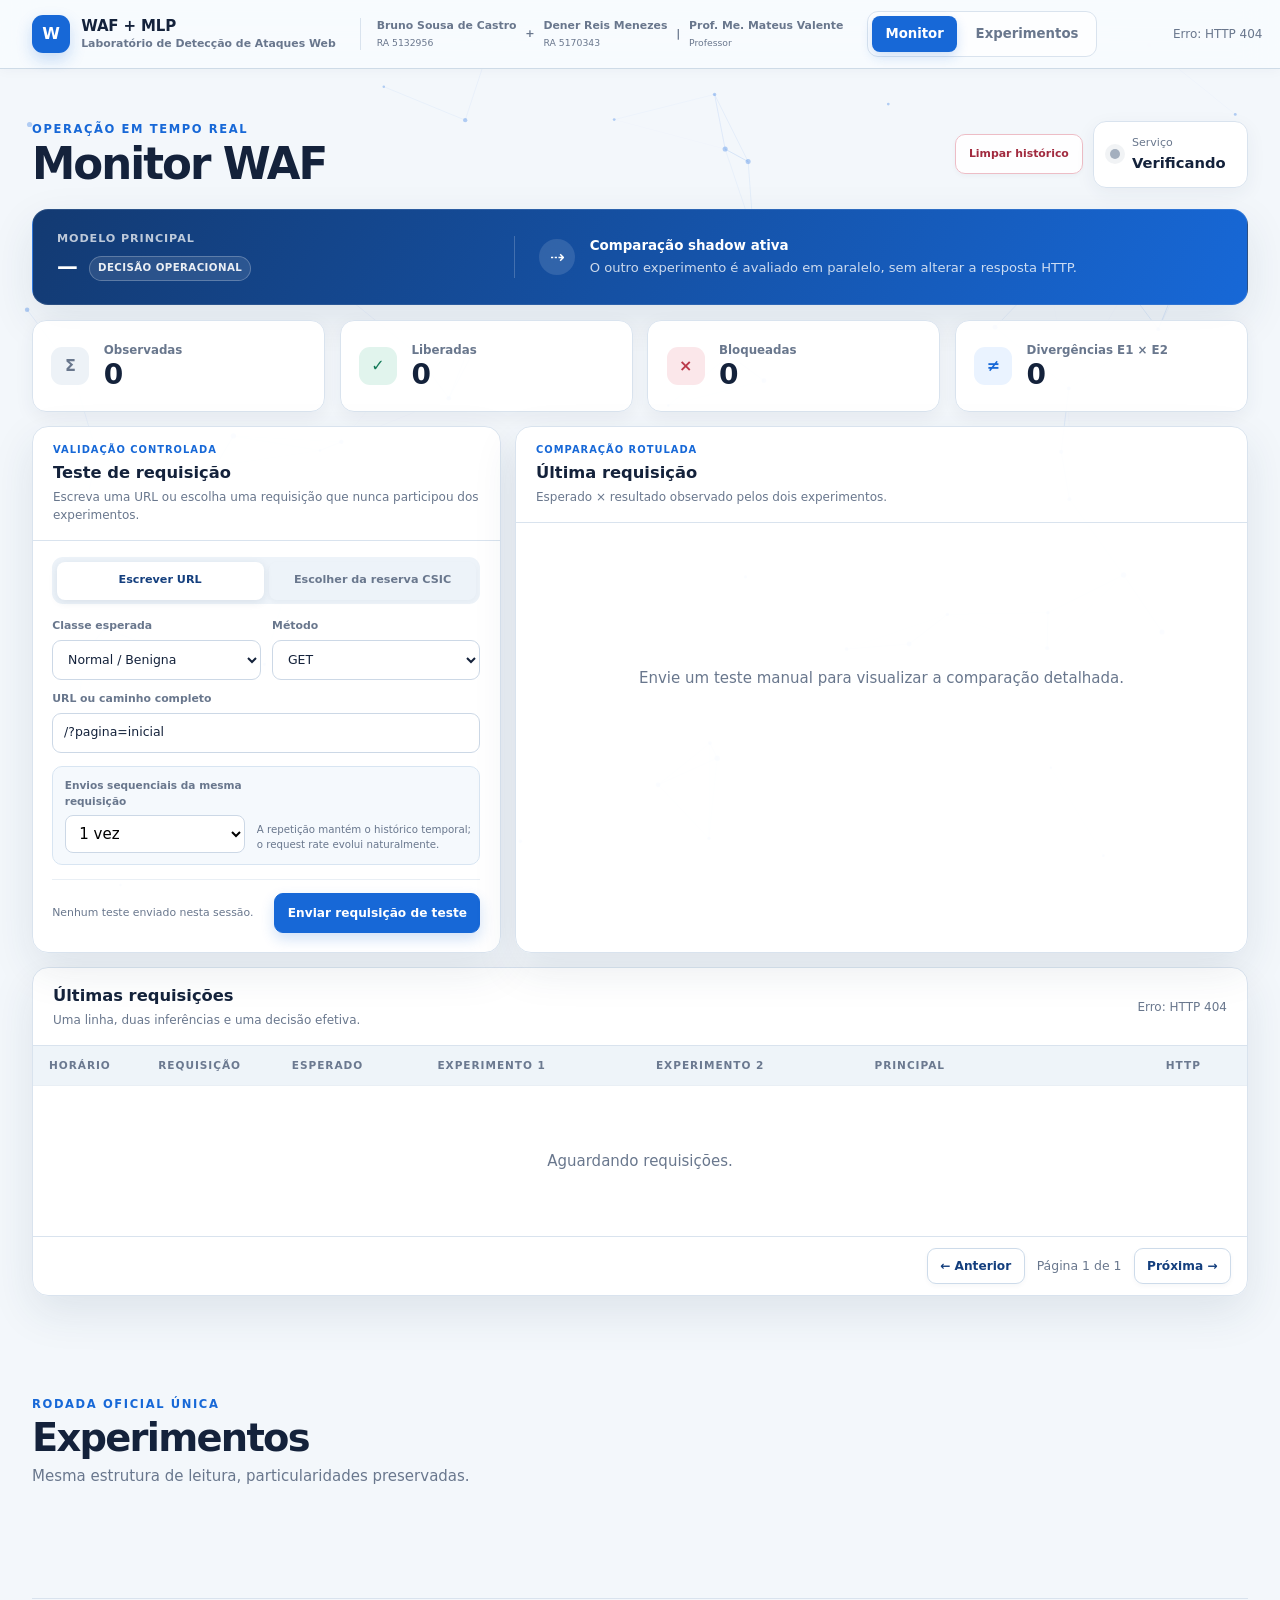
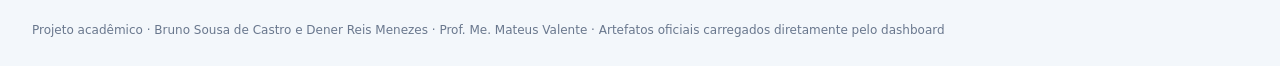
==== commit a2436739: "Finalização projeto WAF com MLP - BP+AG com 2 experimentos" ====
--- a/dashboard/index.html
+++ b/dashboard/index.html
@@ -3,502 +3,114 @@
 <head>
   <meta charset="utf-8">
   <meta name="viewport" content="width=device-width, initial-scale=1">
-  <meta name="description" content="Painel técnico do WAF com MLP">
-  <title>WAF MLP — Observatório técnico</title>
-  <link rel="stylesheet" href="styles.css">
+  <meta name="description" content="Monitor comparativo do WAF com MLP">
+  <title>WAF + MLP · Monitor comparativo</title>
+  <link rel="icon" href="data:image/svg+xml,%3Csvg xmlns='http://www.w3.org/2000/svg' viewBox='0 0 64 64'%3E%3Crect width='64' height='64' rx='16' fill='%231768d7'/%3E%3Ctext x='32' y='43' text-anchor='middle' font-family='Arial' font-size='34' font-weight='700' fill='white'%3EW%3C/text%3E%3C/svg%3E">
+  <link rel="stylesheet" href="styles.css?v=20260924-authors1">
 </head>
 <body>
-  <a class="skip-link" href="#conteudo">Ir para o conteúdo</a>
-
+  <canvas id="network-background" aria-hidden="true"></canvas>
+  <a class="skip-link" href="#monitor">Ir para o monitor</a>
   <header class="topbar">
-    <a class="brand" href="#visao-geral" aria-label="Ir para visão geral">
-      <span class="brand-mark" aria-hidden="true">W</span>
-      <span>
-        <strong>WAF com Machine Learning</strong>
-        <small>Monitoramento, Diagnóstico e Avaliação</small>
-      </span>
-    </a>
-
-    <div class="academic-meta" aria-label="Identificação acadêmica">
-      <span class="academic-author">Bruno Sousa de Castro <b>· RA 5132956</b></span>
-      <span>Inteligência Artificial e Ciência de Dados</span>
-      <span class="academic-detail">Atividade avaliativa — Machine Learning · Prof. Me. Mateus de Souza Valente</span>
-    </div>
-
-    <nav class="nav" aria-label="Navegação principal">
-      <a class="nav-link active" href="#visao-geral" aria-current="location">Visão geral</a>
-      <a class="nav-link" href="#modelos">Modelos e diagnóstico</a>
-      <a class="nav-link" href="#monitor-waf">Monitor WAF</a>
-    </nav>
-
-    <div class="topbar-actions">
-      <span id="sync-status" class="sync-status" role="status" aria-live="polite">Carregando dados…</span>
-      <button id="refresh-button" class="button button-secondary" type="button">
-        Atualizar dados
-      </button>
+    <div class="topbar-inner">
+      <a class="brand" href="#monitor"><span class="brand-mark">W</span><span>WAF + MLP<small>Laboratório de Detecção de Ataques Web</small></span></a>
+      <span class="academic-id"><span><strong>Bruno Sousa de Castro</strong><small>RA 5132956</small></span><b aria-hidden="true">+</b><span><strong>Dener Reis Menezes</strong><small>RA 5170343</small></span><b aria-hidden="true">|</b><span><strong>Prof. Me. Mateus Valente</strong><small>Professor</small></span></span>
+      <nav aria-label="Navegação principal">
+        <a class="nav-link active" href="#monitor" aria-current="location">Monitor</a>
+        <a class="nav-link" href="#experimentos">Experimentos</a>
+      </nav>
+      <span id="sync" class="sync">Carregando…</span>
     </div>
   </header>
 
-  <main id="conteudo">
-    <section id="visao-geral" class="section hero-section" aria-labelledby="overview-title">
-      <div class="section-heading hero-heading">
-        <div>
-          <p class="eyebrow">Estado operacional</p>
-          <h1 id="overview-title">Segurança e aprendizado, em uma única leitura</h1>
-          <p class="lede">
-            Uma visão do modelo implantado, do caminho de decisão do WAF e do
-            ciclo experimental que levou a rede até produção.
-          </p>
-        </div>
-        <div class="status-panel">
-          <span id="waf-status-dot" class="status-dot neutral" aria-hidden="true"></span>
-          <div>
-            <small>Status do WAF</small>
-            <strong id="waf-status">Verificando…</strong>
-          </div>
+  <main>
+    <section id="monitor" class="section monitor-section">
+      <div class="section-heading">
+        <div><span class="eyebrow">Operação em tempo real</span><h1>Monitor WAF</h1></div>
+        <div class="monitor-heading-actions">
+          <button id="clear-history" class="clear-history-button" type="button">Limpar histórico</button>
+          <div class="runtime-state"><i id="status-dot"></i><span><small>Serviço</small><strong id="waf-status">Verificando</strong></span></div>
         </div>
       </div>
+      <div class="primary-banner">
+        <div class="primary-identity">
+          <small>Modelo principal</small>
+          <div><strong id="primary-model">—</strong><span class="operational-badge">Decisão operacional</span></div>
+        </div>
+        <div class="shadow-note"><span aria-hidden="true">⇢</span><p><strong>Comparação shadow ativa</strong>O outro experimento é avaliado em paralelo, sem alterar a resposta HTTP.</p></div>
+      </div>
+      <div class="stats">
+        <article><span class="stat-icon" aria-hidden="true">Σ</span><div><small>Observadas</small><strong id="total">0</strong></div></article>
+        <article class="safe"><span class="stat-icon" aria-hidden="true">✓</span><div><small>Liberadas</small><strong id="allowed">0</strong></div></article>
+        <article class="danger"><span class="stat-icon" aria-hidden="true">×</span><div><small>Bloqueadas</small><strong id="blocked">0</strong></div></article>
+        <article class="accent"><span class="stat-icon" aria-hidden="true">≠</span><div><small>Divergências E1 × E2</small><strong id="disagreements">0</strong></div></article>
+      </div>
 
-      <div class="overview-grid">
-        <article class="card deployment-card">
-          <div class="card-label">Implantação atual</div>
-          <div class="deployment-main">
-            <div>
-              <span class="model-badge" id="deployed-model">N/D</span>
-              <h2 id="deployed-method">Modelo não disponível</h2>
+      <div class="monitor-tools">
+        <article class="panel manual-test-panel">
+          <div class="panel-head"><div><span class="panel-kicker">Validação controlada</span><h2>Teste de requisição</h2><p>Escreva uma URL ou escolha uma requisição que nunca participou dos experimentos.</p></div></div>
+          <form id="manual-test-form" class="manual-form">
+            <div class="test-source-tabs" role="tablist" aria-label="Origem da requisição">
+              <button class="test-source-tab active" type="button" data-test-source="manual" aria-selected="true">Escrever URL</button>
+              <button class="test-source-tab" type="button" data-test-source="reserved" aria-selected="false">Escolher da reserva CSIC</button>
             </div>
-            <div class="threshold-display">
-              <small>Threshold</small>
-              <strong id="deployed-threshold">N/D</strong>
+            <section id="manual-fields" class="form-grid test-source-panel">
+              <label><span>Classe esperada</span><select id="expected-class"><option value="NORMAL">Normal / Benigna</option><option value="ATAQUE">Ataque / Maliciosa</option></select></label>
+              <label><span>Método</span><select id="test-method"><option>GET</option><option>POST</option><option>PUT</option><option>PATCH</option></select></label>
+              <label class="field-wide"><span>URL ou caminho completo</span><input id="test-url" value="/?pagina=inicial" maxlength="1000" autocomplete="off" required placeholder="Ex.: /produto?id=10 ou http://localhost:8080/produto?id=10"></label>
+              <label id="body-field" class="field-wide" hidden><span>Body</span><textarea id="test-body" rows="3" maxlength="4000" placeholder="Dados do corpo da requisição"></textarea></label>
+            </section>
+            <section id="reserved-fields" class="form-grid test-source-panel" hidden>
+              <label><span>Classe conhecida</span><select id="reserved-class"><option value="0">Normal / Benigna</option><option value="1">Ataque / Maliciosa</option></select></label>
+              <label><span>Método da base</span><select id="reserved-method"><option value="">Todos os métodos</option></select></label>
+              <label class="field-wide"><span>Requisição reservada</span><select id="reserved-request"><option value="">Carregando reserva…</option></select></label>
+              <div class="reserved-toolbar field-wide"><span id="reserved-count">Consultando conjunto reservado…</span><button id="refresh-reserved" class="button-secondary" type="button">Sortear outras</button></div>
+              <div id="reserved-preview" class="reserved-preview field-wide">Selecione uma requisição para visualizar método, URL e conteúdo.</div>
+            </section>
+            <div class="send-options">
+              <label><span>Envios sequenciais da mesma requisição</span><select id="repeat-count"><option value="1">1 vez</option><option value="5">5 vezes</option><option value="10">10 vezes</option><option value="20">20 vezes</option><option value="50">50 vezes</option><option value="100">100 vezes</option><option value="500">500 vezes</option></select></label>
+              <small>A repetição mantém o histórico temporal; o request rate evolui naturalmente.</small>
             </div>
-          </div>
-          <dl class="definition-list compact">
-            <div><dt>Última seleção</dt><dd id="last-selection">Não disponível</dd></div>
-            <div><dt>Critério</dt><dd id="selection-reason">Não disponível</dd></div>
-          </dl>
+            <div class="form-actions"><span id="manual-test-status" role="status" aria-live="polite">Nenhum teste enviado nesta sessão.</span><button id="send-test" class="button-primary" type="submit">Enviar requisição de teste</button></div>
+          </form>
         </article>
 
-        <article class="card architecture-card">
-          <div class="card-label">Arquitetura da rede</div>
-          <div id="network-architecture" class="network-mini" aria-label="Arquitetura da rede">
-            <span>—</span><i></i><span>—</span><i></i><span>—</span>
-          </div>
-          <dl class="definition-list compact four-columns">
-            <div><dt>Entradas</dt><dd id="network-inputs">N/D</dd></div>
-            <div><dt>Ocultos</dt><dd id="network-hidden">N/D</dd></div>
-            <div><dt>Saída</dt><dd id="network-output">N/D</dd></div>
-            <div><dt>Pesos</dt><dd id="network-weights">N/D</dd></div>
-          </dl>
-        </article>
-
-        <article class="card dataset-card">
-          <div class="card-label">Dataset estratificado</div>
-          <div class="dataset-total"><strong id="dataset-total">N/D</strong><span>amostras</span></div>
-          <div class="split-bar" aria-label="Divisão do dataset">
-            <span class="split-train"></span>
-            <span class="split-validation"></span>
-            <span class="split-test"></span>
-          </div>
-          <div class="split-legend">
-            <span><i class="legend-train"></i>Treino <strong id="dataset-train">N/D</strong></span>
-            <span><i class="legend-validation"></i>Validação <strong id="dataset-validation">N/D</strong></span>
-            <span><i class="legend-test"></i>Teste <strong id="dataset-test">N/D</strong></span>
-          </div>
-        </article>
-
-        <article class="card metrics-card">
-          <div class="card-label">Modelo implantado · validação</div>
-          <div class="metric-row">
-            <div><small>Acurácia</small><strong id="overview-accuracy">N/D</strong></div>
-            <div><small>Precisão</small><strong id="overview-precision">N/D</strong></div>
-            <div><small>Recall</small><strong id="overview-recall">N/D</strong></div>
-            <div><small>F1</small><strong id="overview-f1">N/D</strong></div>
-          </div>
+        <article class="panel latest-panel">
+          <div class="panel-head"><div><span class="panel-kicker">Comparação rotulada</span><h2>Última requisição</h2><p>Esperado × resultado observado pelos dois experimentos.</p></div></div>
+          <div id="latest-request-content" class="latest-request-empty">Envie um teste manual para visualizar a comparação detalhada.</div>
         </article>
       </div>
 
-      <div class="flow-block">
-        <div class="flow-header">
-          <div>
-            <p class="eyebrow">Fluxo A</p>
-            <h2>Decisão de uma requisição no WAF</h2>
-          </div>
-          <p>Inferência em tempo de execução — sem treinamento.</p>
-        </div>
-        <div id="waf-flow" class="waf-flow" aria-label="Fluxo de funcionamento do WAF">
-          <div class="flow-node"><small>Entrada</small><strong>Requisição HTTP</strong></div>
-          <span class="flow-arrow" aria-hidden="true">→</span>
-          <div class="flow-node"><small>Proxy</small><strong>Nginx</strong></div>
-          <span class="flow-arrow" aria-hidden="true">→</span>
-          <div class="flow-node"><small>Extração</small><strong>9 features</strong></div>
-          <span class="flow-arrow" aria-hidden="true">→</span>
-          <div class="flow-node accent"><small id="flow-model">MLP</small><strong>Cálculo de risco</strong></div>
-          <span class="flow-arrow" aria-hidden="true">→</span>
-          <div class="flow-node"><small>Regra</small><strong id="flow-threshold">Risco &gt; N/D</strong></div>
-          <span class="flow-arrow split" aria-hidden="true">↗<br>↘</span>
-          <div class="flow-outcomes">
-            <span id="outcome-safe" class="outcome safe"><strong>Liberada</strong><small>HTTP 200</small></span>
-            <span id="outcome-blocked" class="outcome blocked"><strong>Bloqueada</strong><small>HTTP 403</small></span>
-          </div>
-        </div>
-      </div>
-
-      <div class="flow-block development-flow">
-        <div class="flow-header">
-          <div>
-            <p class="eyebrow">Fluxo B</p>
-            <h2>Desenvolvimento e congelamento do modelo</h2>
-          </div>
-          <p>Teste final permanece isolado das decisões experimentais.</p>
-        </div>
-        <ol class="process-timeline">
-          <li><span>01</span><strong>Dataset</strong><small>Leitura e normalização</small></li>
-          <li><span>02</span><strong>Split</strong><small>Treino · validação · teste</small></li>
-          <li><span>03</span><strong>BP × AG</strong><small>Treinamento e diagnóstico</small></li>
-          <li><span>04</span><strong>Validação</strong><small>Threshold e custo</small></li>
-          <li><span>05</span><strong>Seleção</strong><small>Modelo congelado</small></li>
-          <li><span>06</span><strong>Teste final</strong><small>Avaliação sem retorno</small></li>
-          <li><span>07</span><strong>WAF</strong><small>Implantação</small></li>
-        </ol>
-      </div>
-    </section>
-
-    <section id="modelos" class="section" aria-labelledby="models-title">
-      <div class="section-heading">
-        <div>
-          <p class="eyebrow">Machine Learning</p>
-          <h2 id="models-title">Modelos e diagnóstico</h2>
-          <p>Leitura comparável de BP e AG, sem combinar diagnóstico interno com avaliação classificatória.</p>
-        </div>
-      </div>
-
-      <ol class="experiment-steps" aria-label="Etapas do experimento de Machine Learning">
-        <li class="complete"><span>1</span><strong>Configuração</strong></li>
-        <li class="complete"><span>2</span><strong>Treinamento</strong></li>
-        <li class="complete"><span>3</span><strong>Evolução</strong></li>
-        <li class="complete"><span>4</span><strong>Diagnóstico</strong></li>
-        <li class="complete"><span>5</span><strong>Validação</strong></li>
-        <li class="complete"><span>6</span><strong>Seleção</strong></li>
-        <li class="complete"><span>7</span><strong>Teste final</strong></li>
-      </ol>
-
-      <div class="model-comparison">
-        <article class="model-panel" id="bp-panel">
-          <div class="model-panel-heading">
-            <div><span class="method-code">BP</span><h3>Backpropagation</h3></div>
-            <span id="bp-availability" class="availability">Carregando</span>
-          </div>
-          <div class="panel-stage"><span>01–02</span> Configuração e treinamento</div>
-          <div id="bp-training-stats" class="info-grid"></div>
-          <div class="panel-stage"><span>03</span> Evolução</div>
-          <div class="chart-card">
-            <div class="chart-heading"><h4>Curva de aprendizado</h4><span>MSE por época</span></div>
-            <canvas id="bp-chart" height="240" aria-label="Curva de MSE do Backpropagation"></canvas>
-          </div>
-          <div class="panel-stage"><span>04</span> Diagnóstico</div>
-          <div id="bp-diagnostics" class="diagnostic-grid"></div>
-          <div class="neuron-block">
-            <div class="chart-heading"><h4>Utilização da camada oculta</h4><span>10 neurônios</span></div>
-            <div id="hidden-neurons" class="neuron-grid"></div>
-          </div>
-        </article>
-
-        <article class="model-panel" id="ag-panel">
-          <div class="model-panel-heading">
-            <div><span class="method-code alternate">AG</span><h3>Algoritmo Genético</h3></div>
-            <span id="ag-availability" class="availability">Carregando</span>
-          </div>
-          <div class="panel-stage"><span>01–02</span> Configuração e treinamento</div>
-          <div id="ag-training-stats" class="info-grid"></div>
-          <div class="panel-stage"><span>03</span> Evolução</div>
-          <div class="chart-card">
-            <div class="chart-heading"><h4>Evolução do fitness</h4><span>MSE por geração</span></div>
-            <canvas id="ag-chart" height="240" aria-label="Curva de MSE do Algoritmo Genético"></canvas>
-          </div>
-          <div class="panel-stage"><span>04</span> Diagnóstico</div>
-          <div id="ag-diagnostics" class="diagnostic-grid"></div>
-        </article>
-      </div>
-
-      <div class="subsection-heading">
-        <div><p class="eyebrow">Avaliação classificatória</p><h3>Validação</h3></div>
-        <p>Base exclusiva para threshold e seleção automática.</p>
-      </div>
-      <div id="validation-evaluations" class="evaluation-grid"></div>
-
-      <article class="selection-panel">
-        <div class="selection-copy">
-          <p class="eyebrow">Decisão de implantação</p>
-          <h3>Seleção automática</h3>
-          <p class="formula">C = α<sub>FN</sub> × FN + β<sub>FP</sub> × FP</p>
-          <p class="note">Os coeficientes são parâmetros experimentais configuráveis, não valores universais de segurança.</p>
-          <dl class="definition-list selection-parameters">
-            <div><dt>α FN</dt><dd id="alpha-fn">N/D</dd></div>
-            <div><dt>β FP</dt><dd id="beta-fp">N/D</dd></div>
-          </dl>
-        </div>
-        <div id="selection-candidates" class="candidate-comparison"></div>
-        <div class="selected-result">
-          <small>Modelo selecionado</small>
-          <strong id="selected-model">N/D</strong>
-          <span id="selected-threshold">Threshold N/D</span>
-          <p id="selected-reason">Seleção ainda não disponível.</p>
-        </div>
-      </article>
-
-      <div class="subsection-heading test-heading">
-        <div><p class="eyebrow">Avaliação congelada</p><h3>Teste Final</h3></div>
-        <p>O conjunto de teste é utilizado apenas para avaliação final e não participa da escolha do modelo ou do threshold.</p>
-      </div>
-      <div id="test-evaluation" class="evaluation-grid single"></div>
-
-    </section>
-
-    <section id="monitor-waf" class="section section-tinted" aria-labelledby="monitor-title">
-      <div class="section-heading">
-        <div>
-          <p class="eyebrow">Telemetria segura</p>
-          <h2 id="monitor-title">Monitor WAF</h2>
-          <p>O monitor contabiliza as requisições processadas pelo WAF a partir do momento em que o monitoramento é iniciado.</p>
-        </div>
-      </div>
-
-      <article class="monitor-control-card">
-        <div class="monitor-state" role="status" aria-live="polite">
-          <span id="session-indicator" class="session-indicator idle" aria-hidden="true"></span>
-          <div>
-            <small>Sessão de demonstração</small>
-            <strong id="session-label">Monitoramento inativo</strong>
-            <span id="session-period">Nenhuma sessão de demonstração está sendo contabilizada.</span>
-          </div>
-        </div>
-        <div class="monitor-actions">
-          <div class="button-group">
-            <button id="start-monitor" class="button button-primary" type="button">Iniciar monitoramento</button>
-            <button id="stop-monitor" class="button button-secondary" type="button" disabled>Encerrar monitoramento</button>
-            <button id="save-session" class="button button-ghost" type="button" disabled>Salvar resumo</button>
-          </div>
-          <small>Os botões apenas controlam a janela de observação; nenhuma requisição é gerada.</small>
-        </div>
-      </article>
-
-      <div class="monitor-grid">
-        <article class="stat-card"><small>Requisições observadas</small><strong id="requests-total">0</strong></article>
-        <article class="stat-card safe"><small>Liberadas</small><strong id="requests-allowed">0</strong><span id="requests-allowed-percent">0%</span></article>
-        <article class="stat-card blocked"><small>Bloqueadas</small><strong id="requests-blocked">0</strong><span id="requests-blocked-percent">0%</span></article>
-        <article class="stat-card"><small>Risco médio</small><strong id="requests-risk-average">N/D</strong><span>na sessão exibida</span></article>
-      </div>
-
-      <article class="card table-card">
-        <div class="card-header">
-          <div>
-            <h3>HISTÓRICO DE REQUISIÇÕES</h3>
-            <p>O caminho é armazenado sem query string e limitado a 200 caracteres.</p>
-          </div>
-          <span id="requests-updated" class="metadata">Aguardando dados</span>
-        </div>
+      <article class="panel table-panel">
+        <div class="panel-head"><div><h2>Últimas requisições</h2><p>Uma linha, duas inferências e uma decisão efetiva.</p></div><span id="history-updated">Histórico vazio</span></div>
         <div class="table-scroll">
           <table>
-            <thead>
-              <tr>
-                <th>Horário</th>
-                <th>Método</th>
-                <th>Caminho sanitizado</th>
-                <th>Risco</th>
-                <th>Threshold</th>
-                <th>Decisão</th>
-                <th>Status</th>
-                <th>Rótulo real</th>
-                <th>Resultado</th>
-              </tr>
-            </thead>
-            <tbody id="requests-table">
-              <tr><td colspan="9" class="empty-cell">Nenhuma requisição registrada.</td></tr>
-            </tbody>
+            <thead><tr><th>Horário</th><th>Requisição</th><th>Esperado</th><th>Experimento 1</th><th>Experimento 2</th><th>Principal</th><th>HTTP</th></tr></thead>
+            <tbody id="request-rows"><tr><td colspan="7" class="empty">Aguardando requisições.</td></tr></tbody>
           </table>
         </div>
-        <div class="history-pagination" aria-label="Paginação do histórico">
-          <span id="history-range">Exibindo 0–0 de 0</span>
-          <div>
-            <button id="history-prev" class="button button-ghost" type="button" disabled>← Anterior</button>
-            <span id="history-page-status">Página 1 de 1</span>
-            <button id="history-next" class="button button-ghost" type="button" disabled>Próxima →</button>
-          </div>
-        </div>
-      </article>
-
-      <article class="simulation-card">
-        <div class="simulation-intro">
-          <p class="eyebrow">Avaliação externa controlada</p>
-          <h3>Teste controlado — CSIC 2010</h3>
-          <p id="simulation-message">Verificando dataset e serviço local…</p>
-          <dl class="simulation-status-list">
-            <div><dt>Dataset</dt><dd id="simulation-dataset">Verificando…</dd></div>
-            <div><dt>WAF local</dt><dd id="simulation-service">Verificando…</dd></div>
-            <div><dt>Status</dt><dd id="simulation-status">Aguardando</dd></div>
-          </dl>
-          <p class="external-data-note">
-            Este conjunto CSIC 2010 é utilizado exclusivamente para avaliação externa controlada.
-            Ele não participou do treinamento, validação, teste interno ou seleção do modelo implantado.
-          </p>
-        </div>
-        <div class="simulation-workspace" aria-label="Controles da simulação CSIC 2010">
-          <div class="simulation-controls">
-            <fieldset class="mode-selector">
-              <legend>Modo</legend>
-              <label><input type="radio" name="simulation-mode" value="NORMAL"> Normais</label>
-              <label><input type="radio" name="simulation-mode" value="ATAQUE"> Ataques</label>
-              <label><input type="radio" name="simulation-mode" value="MISTO" checked> Misto</label>
-            </fieldset>
-            <label class="quantity-selector" for="simulation-quantity">
-              Quantidade total
-              <select id="simulation-quantity">
-                <option value="100" selected>100 requisições</option>
-                <option value="500">500 requisições</option>
-                <option value="1000">1.000 requisições</option>
-              </select>
-            </label>
-            <button id="start-simulation" class="button button-primary simulation-start" type="button" disabled>
-              Iniciar simulação
-            </button>
-          </div>
-
-          <p id="simulation-error" class="simulation-error" role="alert" hidden></p>
-
-          <div class="simulation-progress" aria-live="polite">
-            <div><strong id="simulation-progress-label">Aguardando execução</strong><span id="simulation-progress-count">0 / 0</span></div>
-            <progress id="simulation-progress" value="0" max="100">0%</progress>
-            <div class="simulation-live-counts">
-              <span>Normal <strong id="simulation-normal-count">0</strong></span>
-              <span>Ataque <strong id="simulation-attack-count">0</strong></span>
-              <span>Liberadas <strong id="simulation-allowed-count">0</strong></span>
-              <span>Bloqueadas <strong id="simulation-blocked-count">0</strong></span>
-            </div>
-          </div>
-
-          <div id="simulation-results" class="simulation-results" hidden>
-            <div class="simulation-result-heading">
-              <div>
-                <small>Resultado da avaliação externa controlada</small>
-                <strong>HTTP CSIC 2010</strong>
-              </div>
-              <span id="simulation-evaluated">0 avaliadas</span>
-            </div>
-
-            <div class="simulation-result-grid">
-              <div class="external-confusion" aria-label="Matriz de confusão da avaliação externa">
-                <span></span><span class="matrix-axis">Predito normal</span><span class="matrix-axis">Predito ataque</span>
-                <span class="matrix-axis">Real normal</span>
-                <div class="matrix-cell"><small>TN</small><strong id="simulation-tn">0</strong></div>
-                <div class="matrix-cell error"><small>FP</small><strong id="simulation-fp">0</strong></div>
-                <span class="matrix-axis">Real ataque</span>
-                <div class="matrix-cell error"><small>FN</small><strong id="simulation-fn">0</strong></div>
-                <div class="matrix-cell"><small>TP</small><strong id="simulation-tp">0</strong></div>
-              </div>
-
-              <div class="external-metrics">
-                <div><small>Accuracy</small><strong id="simulation-accuracy">0,00%</strong></div>
-                <div><small>Precision</small><strong id="simulation-precision">0,00%</strong></div>
-                <div><small>Recall</small><strong id="simulation-recall">0,00%</strong></div>
-                <div><small>F1-score</small><strong id="simulation-f1">0,00%</strong></div>
-                <div><small>False Positive Rate</small><strong id="simulation-fpr">0,00%</strong></div>
-                <div><small>False Negative Rate</small><strong id="simulation-fnr">0,00%</strong></div>
-              </div>
-            </div>
-            <p id="simulation-errors-summary" class="note"></p>
-          </div>
-
-          <div class="simulation-route" aria-label="Fluxo da simulação local">
-            <span>CSIC 2010</span><i>→</i><span>Parser seguro</span><i>→</i><span>Nginx local</span><i>→</i><span>WAF + MLP</span><i>→</i><span>Matriz e métricas</span>
-          </div>
-        </div>
-      </article>
-
-      <article id="feature-analysis" class="feature-analysis diagnostic-main-block" aria-labelledby="feature-analysis-title" hidden>
-        <div class="feature-analysis-heading">
-          <div>
-            <small>Diagnóstico observacional pós-simulação</small>
-            <h4 id="feature-analysis-title">ANÁLISE DAS CARACTERÍSTICAS</h4>
-            <p>Comparação entre a representação aprendida pela MLP e as características extraídas das requisições externas.</p>
-          </div>
-          <div class="feature-legend" aria-label="Legenda da comparação">
-            <span class="legend-original">Dataset original</span>
-            <span class="legend-csic">CSIC atual</span>
-            <span class="legend-clipping">Acima do limite</span>
-          </div>
-        </div>
-
-        <div class="diagnostic-table-wrap">
-          <table class="diagnostic-table">
-            <thead><tr><th>Feature</th><th>Tipo</th><th>Limite</th><th>Dataset original</th><th>CSIC atual</th></tr></thead>
-            <tbody id="feature-comparison-table"></tbody>
-          </table>
-        </div>
-
-        <div class="feature-detail-grid">
-          <article>
-            <h5>CSIC por rótulo real</h5>
-            <div class="diagnostic-table-wrap">
-              <table class="diagnostic-table compact">
-                <thead><tr><th>Feature</th><th>NORMAL</th><th>ATAQUE</th></tr></thead>
-                <tbody id="feature-class-table"></tbody>
-              </table>
-            </div>
-          </article>
-          <article>
-            <h5>IMPACTO DOS LIMITES DE NORMALIZAÇÃO</h5>
-            <div class="diagnostic-table-wrap">
-              <table class="diagnostic-table compact">
-                <thead><tr><th>Feature</th><th>Limite</th><th>Máx. original</th><th>Máx. CSIC</th><th>Original acima</th><th>CSIC acima / clipping</th></tr></thead>
-                <tbody id="feature-clipping-table"></tbody>
-              </table>
-            </div>
-          </article>
-        </div>
-
-        <article class="classification-examples">
-          <div>
-            <h5>EXEMPLOS DE CLASSIFICAÇÃO</h5>
-            <p>Selecione TN, FP, FN ou TP para inspecionar uma requisição sanitizada e as nove features que já foram usadas na decisão.</p>
-          </div>
-          <div class="example-filters" role="group" aria-label="Filtrar exemplos por resultado">
-            <button class="example-filter" data-result="TN" type="button">TN <strong id="example-count-tn">0</strong></button>
-            <button class="example-filter" data-result="FP" type="button">FP <strong id="example-count-fp">0</strong></button>
-            <button class="example-filter" data-result="FN" type="button">FN <strong id="example-count-fn">0</strong></button>
-            <button class="example-filter" data-result="TP" type="button">TP <strong id="example-count-tp">0</strong></button>
-          </div>
-          <label class="example-selector" for="diagnostic-example-select">
-            Requisição
-            <select id="diagnostic-example-select" disabled><option value="">Selecione um resultado acima</option></select>
-          </label>
-          <div id="example-detail" class="example-detail" hidden>
-            <dl id="example-metadata"></dl>
-            <div class="diagnostic-table-wrap">
-              <table class="diagnostic-table compact">
-                <thead><tr><th>Feature</th><th>Valor bruto</th><th>Limite</th><th>Normalizado</th><th>Clipping</th></tr></thead>
-                <tbody id="example-features-table"></tbody>
-              </table>
-            </div>
-          </div>
-          <p id="example-empty" class="note">Escolha uma categoria com exemplos disponíveis.</p>
-        </article>
+        <div class="pagination"><button id="prev" type="button">← Anterior</button><span id="page">Página 1 de 1</span><button id="next" type="button">Próxima →</button></div>
       </article>
     </section>
 
+    <section id="experimentos" class="section">
+      <div class="section-heading"><div><span class="eyebrow">Rodada oficial única</span><h2>Experimentos</h2><p>Mesma estrutura de leitura, particularidades preservadas.</p></div></div>
+      <div id="experiment-grid" class="experiment-grid" aria-live="polite"></div>
+    </section>
   </main>
-
-  <footer class="academic-footer">
-    <div>
-      <strong>WAF com Machine Learning</strong>
-      <span>Atividade acadêmica — Machine Learning</span>
-      <span>Inteligência Artificial e Ciência de Dados</span>
+  <dialog id="training-dialog" class="training-dialog" aria-labelledby="training-dialog-title">
+    <div class="training-dialog-head"><div><span class="panel-kicker">Execução controlada</span><h2 id="training-dialog-title">Treinamento em andamento</h2></div><button id="training-dialog-close" type="button" aria-label="Fechar" disabled>×</button></div>
+    <div class="training-dialog-body">
+      <div class="training-progress-track"><i id="training-progress-bar"></i></div>
+      <div class="training-progress-numbers"><strong id="training-progress-percent">0%</strong><span id="training-progress-step">Preparando…</span></div>
+      <p id="training-progress-message">Preparando dataset, split e normalização…</p>
+      <div class="training-time-grid"><span><small>Decorrido</small><strong id="training-elapsed">0 s</strong></span><span><small>Restante estimado</small><strong id="training-remaining">Calculando…</strong></span></div>
+      <p class="training-safety-note">A versão atual permanece disponível durante o processamento. Os artefatos anteriores são arquivados antes da substituição.</p>
+      <div id="training-result" class="training-result" hidden></div>
     </div>
-    <div class="footer-links">
-      <span>Dados externos de avaliação: HTTP CSIC 2010</span>
-      <a href="https://github.com/BrunoCS51/atividade-3-waf-mlp" target="_blank" rel="noreferrer">Repositório do projeto</a>
-    </div>
-  </footer>
-
-  <script src="app.js" defer></script>
+  </dialog>
+  <footer>Projeto acadêmico · Bruno Sousa de Castro e Dener Reis Menezes · Prof. Me. Mateus Valente · Artefatos oficiais carregados diretamente pelo dashboard</footer>
+  <script src="diagnostic-analysis.js?v=20260924-history1" defer></script>
+  <script src="app.js?v=20260924-history1" defer></script>
 </body>
 </html>
--- a/dashboard/styles.css
+++ b/dashboard/styles.css
@@ -1,2902 +1,1825 @@
 :root {
-  --bg: #f5f7f9;
-  --surface: #ffffff;
-  --surface-soft: #f0f4f6;
-  --ink: #11242a;
-  --muted: #50656d;
-  --line: #dce4e7;
-  --primary: #0f7079;
-  --primary-dark: #0a5159;
-  --primary-soft: #e1f2f3;
-  --safe: #287a55;
-  --safe-soft: #e8f5ed;
-  --blocked: #b64242;
-  --blocked-soft: #fbecec;
-  --attention: #a86613;
-  --attention-soft: #fff4df;
-  --blue: #476f9f;
-  --violet: #7869a7;
-  --shadow: 0 16px 40px rgba(29, 54, 61, 0.07);
-  --radius: 18px;
-  --radius-sm: 11px;
-  --max-width: 1440px;
-}
-
-* {
-  box-sizing: border-box;
-}
+  --ink-strong: #14223b;
+  --ink: #263751;
+  --muted: #69778d;
+  --muted-light: #8e9aad;
+  --line: #d9e3ee;
+  --line-soft: #e9eff5;
+  --surface: rgba(255, 255, 255, 0.94);
+  --background: #f3f7fb;
+  --primary: #1768d7;
+  --primary-dark: #143f7e;
+  --primary-soft: #eaf3ff;
+  --success: #147a58;
+  --success-soft: #e1f4ed;
+  --danger: #bb394a;
+  --danger-soft: #fbe7ea;
+  --shadow-sm: 0 6px 20px rgba(31, 55, 87, 0.06);
+  --shadow-md: 0 16px 44px rgba(31, 55, 87, 0.10);
+  --radius-sm: 10px;
+  --radius: 16px;
+  --radius-lg: 20px;
+  --content-width: 1440px;
+}
+
+* { box-sizing: border-box; }
 
 html {
   scroll-behavior: smooth;
-  scroll-padding-top: 92px;
+  scroll-padding-top: 84px;
 }
 
 body {
   margin: 0;
-  overflow-x: hidden;
-  background: var(--bg);
   color: var(--ink);
-  font-family: Inter, ui-sans-serif, system-ui, -apple-system, BlinkMacSystemFont, "Segoe UI", sans-serif;
-  line-height: 1.5;
-}
-
-button,
-input,
-table {
-  font: inherit;
-}
-
-button:focus-visible,
-a:focus-visible {
-  outline: 3px solid rgba(23, 107, 115, 0.3);
-  outline-offset: 3px;
-}
-
-.skip-link {
+  background: var(--background);
+  font: 15px/1.5 Inter, ui-sans-serif, system-ui, -apple-system, BlinkMacSystemFont, "Segoe UI", sans-serif;
+  text-rendering: optimizeLegibility;
+}
+
+button, input, select { font: inherit; }
+
+#network-background {
   position: fixed;
-  z-index: 100;
-  top: 8px;
-  left: 8px;
-  padding: 10px 14px;
-  border-radius: 8px;
-  background: var(--ink);
-  color: #fff;
-  transform: translateY(-150%);
-}
-
-.skip-link:focus {
-  transform: translateY(0);
-}
-
-.topbar {
-  position: sticky;
-  z-index: 20;
-  top: 0;
-  display: grid;
-  grid-template-columns: auto 1fr auto;
-  align-items: center;
-  min-height: 72px;
-  padding: 10px max(24px, calc((100vw - var(--max-width)) / 2));
-  border-bottom: 1px solid rgba(220, 228, 231, 0.9);
-  background: rgba(255, 255, 255, 0.94);
-  backdrop-filter: blur(14px);
-}
-
-.brand {
-  display: flex;
-  gap: 11px;
-  align-items: center;
-  color: var(--ink);
-  text-decoration: none;
-}
-
-.brand-mark {
-  display: grid;
-  width: 38px;
-  height: 38px;
-  place-items: center;
-  border-radius: 10px;
-  background: var(--primary);
-  color: #fff;
-  font-weight: 800;
-  letter-spacing: -0.04em;
-}
-
-.brand strong,
-.brand small {
-  display: block;
-}
-
-.brand strong {
-  font-size: 0.92rem;
-  letter-spacing: 0.04em;
-}
-
-.brand small {
-  color: var(--muted);
-  font-size: 0.69rem;
-}
-
-.nav {
-  display: flex;
-  justify-content: center;
-  gap: 4px;
-}
-
-.nav-link {
-  padding: 9px 13px;
-  border-radius: 9px;
-  color: var(--muted);
-  font-size: 0.86rem;
-  font-weight: 650;
-  text-decoration: none;
-}
-
-.nav-link:hover,
-.nav-link.active {
-  background: var(--primary-soft);
-  color: var(--primary-dark);
-}
-
-.topbar-actions,
-.button-group {
-  display: flex;
-  align-items: center;
-  gap: 9px;
-}
-
-.sync-status {
-  max-width: 180px;
-  overflow: hidden;
-  color: var(--muted);
-  font-size: 0.74rem;
-  text-overflow: ellipsis;
-  white-space: nowrap;
-}
-
-.button {
-  min-height: 38px;
-  padding: 8px 14px;
-  border: 1px solid transparent;
-  border-radius: 9px;
-  cursor: pointer;
-  font-size: 0.8rem;
-  font-weight: 750;
-  transition: background 150ms ease, border-color 150ms ease, transform 150ms ease;
-}
-
-.button:hover:not(:disabled) {
-  transform: translateY(-1px);
-}
-
-.button:disabled {
-  cursor: not-allowed;
-  opacity: 0.45;
-}
-
-.button-primary {
-  background: var(--primary);
-  color: #fff;
-}
-
-.button-primary:hover:not(:disabled) {
-  background: var(--primary-dark);
-}
-
-.button-secondary {
-  border-color: var(--line);
-  background: var(--surface);
-  color: var(--ink);
-}
-
-.button-ghost {
-  background: transparent;
-  color: var(--primary-dark);
-}
-
-.section {
-  max-width: var(--max-width);
-  margin: 0 auto;
-  padding: 74px 32px;
-}
-
-.section-tinted {
-  max-width: none;
-  padding-right: max(32px, calc((100vw - var(--max-width) + 64px) / 2));
-  padding-left: max(32px, calc((100vw - var(--max-width) + 64px) / 2));
-  background: #edf2f4;
-}
-
-.hero-section {
-  padding-top: 62px;
-}
-
-.section-heading {
-  display: flex;
-  justify-content: space-between;
-  gap: 32px;
-  align-items: flex-end;
-  margin-bottom: 28px;
-}
-
-.hero-heading {
-  align-items: center;
-  margin-bottom: 38px;
-}
-
-.eyebrow {
-  margin: 0 0 7px;
-  color: var(--primary);
-  font-size: 0.71rem;
-  font-weight: 800;
-  letter-spacing: 0.13em;
-  text-transform: uppercase;
-}
-
-h1,
-h2,
-h3,
-h4,
-p {
-  margin-top: 0;
-}
-
-h1 {
-  max-width: 780px;
-  margin-bottom: 16px;
-  font-size: clamp(2.15rem, 4vw, 4rem);
-  line-height: 1.06;
-  letter-spacing: -0.045em;
-}
-
-h2 {
-  margin-bottom: 8px;
-  font-size: clamp(1.6rem, 2.5vw, 2.35rem);
-  letter-spacing: -0.035em;
-}
-
-h3 {
-  margin-bottom: 6px;
-  font-size: 1.2rem;
-  letter-spacing: -0.02em;
-}
-
-h4 {
-  margin-bottom: 0;
-  font-size: 0.95rem;
-}
-
-.lede,
-.section-heading p,
-.subsection-heading p {
-  max-width: 690px;
-  margin-bottom: 0;
-  color: var(--muted);
-}
-
-.status-panel {
-  display: flex;
-  flex: 0 0 auto;
-  gap: 12px;
-  align-items: center;
-  min-width: 190px;
-  padding: 16px 18px;
-  border: 1px solid var(--line);
-  border-radius: var(--radius-sm);
-  background: var(--surface);
-  box-shadow: var(--shadow);
-}
-
-.status-panel small,
-.status-panel strong {
-  display: block;
-}
-
-.status-panel small {
-  color: var(--muted);
-  font-size: 0.73rem;
-}
-
-.status-dot {
-  width: 11px;
-  height: 11px;
-  border-radius: 50%;
-  background: var(--muted);
-  box-shadow: 0 0 0 5px rgba(96, 112, 120, 0.12);
-}
-
-.status-dot.online {
-  background: var(--safe);
-  box-shadow: 0 0 0 5px rgba(40, 122, 85, 0.14);
-}
-
-.status-dot.offline {
-  background: var(--blocked);
-  box-shadow: 0 0 0 5px rgba(182, 66, 66, 0.12);
-}
-
-.overview-grid {
-  display: grid;
-  grid-template-columns: 1.2fr 1fr 1fr;
-  gap: 16px;
-}
-
-.card,
-.model-panel,
-.selection-panel,
-.future-panel {
-  border: 1px solid var(--line);
-  border-radius: var(--radius);
-  background: var(--surface);
-  box-shadow: var(--shadow);
-}
-
-.card {
-  padding: 24px;
-}
-
-.card-label {
-  margin-bottom: 18px;
-  color: var(--muted);
-  font-size: 0.72rem;
-  font-weight: 800;
-  letter-spacing: 0.08em;
-  text-transform: uppercase;
-}
-
-.deployment-card {
-  grid-row: span 2;
-}
-
-.deployment-main {
-  display: flex;
-  justify-content: space-between;
-  gap: 18px;
-  align-items: flex-start;
-  padding-bottom: 22px;
-  border-bottom: 1px solid var(--line);
-}
-
-.deployment-main h2 {
-  margin: 10px 0 0;
-  font-size: 1.35rem;
-}
-
-.model-badge,
-.method-code {
-  display: inline-grid;
-  min-width: 42px;
-  height: 30px;
-  padding: 0 10px;
-  place-items: center;
-  border-radius: 7px;
-  background: var(--primary-soft);
-  color: var(--primary-dark);
-  font-size: 0.75rem;
-  font-weight: 850;
-  letter-spacing: 0.08em;
-}
-
-.threshold-display {
-  min-width: 96px;
-  padding: 14px;
-  border-radius: 12px;
-  background: var(--surface-soft);
-  text-align: right;
-}
-
-.threshold-display small,
-.threshold-display strong {
-  display: block;
-}
-
-.threshold-display small {
-  color: var(--muted);
-  font-size: 0.67rem;
-  text-transform: uppercase;
-}
-
-.threshold-display strong {
-  margin-top: 3px;
-  font-size: 1.45rem;
-}
-
-.definition-list {
-  margin: 18px 0 0;
-}
-
-.definition-list div {
-  display: flex;
-  justify-content: space-between;
-  gap: 14px;
-  padding: 10px 0;
-  border-bottom: 1px solid var(--line);
-}
-
-.definition-list div:last-child {
-  border-bottom: 0;
-}
-
-.definition-list dt {
-  color: var(--muted);
-  font-size: 0.78rem;
-}
-
-.definition-list dd {
-  margin: 0;
-  font-size: 0.8rem;
-  font-weight: 700;
-  text-align: right;
-}
-
-.network-mini {
-  display: flex;
-  align-items: center;
-  margin: 8px 0 20px;
-}
-
-.network-mini span {
-  display: grid;
-  width: 54px;
-  height: 54px;
-  place-items: center;
-  border: 1px solid #b9d4d6;
-  border-radius: 50%;
-  background: var(--primary-soft);
-  color: var(--primary-dark);
-  font-size: 1.12rem;
-  font-weight: 800;
-}
-
-.network-mini i {
-  height: 1px;
-  flex: 1;
-  background: #b9c8cc;
-}
-
-.four-columns {
-  display: grid;
-  grid-template-columns: repeat(4, 1fr);
-  gap: 8px;
-}
-
-.four-columns div {
-  display: block;
-  padding: 10px;
-  border: 0;
-  border-radius: 8px;
-  background: var(--surface-soft);
-}
-
-.four-columns dd {
-  margin-top: 3px;
-  text-align: left;
-}
-
-.dataset-total {
-  display: flex;
-  gap: 9px;
-  align-items: baseline;
-}
-
-.dataset-total strong {
-  font-size: 2.1rem;
-  letter-spacing: -0.04em;
-}
-
-.dataset-total span {
-  color: var(--muted);
-  font-size: 0.78rem;
-}
-
-.split-bar {
-  display: flex;
-  height: 8px;
-  margin: 20px 0 15px;
-  overflow: hidden;
-  border-radius: 10px;
-  background: var(--line);
-}
-
-.split-train,
-.legend-train {
-  background: var(--primary);
-}
-
-.split-train {
-  width: 70%;
-}
-
-.split-validation,
-.legend-validation {
-  background: var(--blue);
-}
-
-.split-validation {
-  width: 15%;
-}
-
-.split-test,
-.legend-test {
-  background: var(--violet);
-}
-
-.split-test {
-  width: 15%;
-}
-
-.split-legend {
-  display: flex;
-  flex-wrap: wrap;
-  gap: 9px 14px;
-  color: var(--muted);
-  font-size: 0.71rem;
-}
-
-.split-legend span {
-  display: flex;
-  gap: 5px;
-  align-items: center;
-}
-
-.split-legend i {
-  width: 7px;
-  height: 7px;
-  border-radius: 50%;
-}
-
-.split-legend strong {
-  color: var(--ink);
-}
-
-.metrics-card {
-  grid-column: 2 / 4;
-}
-
-.metric-row {
-  display: grid;
-  grid-template-columns: repeat(4, 1fr);
-  gap: 10px;
-}
-
-.metric-row div {
-  padding: 13px;
-  border-radius: 10px;
-  background: var(--surface-soft);
-}
-
-.metric-row small,
-.metric-row strong {
-  display: block;
-}
-
-.metric-row small {
-  margin-bottom: 4px;
-  color: var(--muted);
-  font-size: 0.7rem;
-}
-
-.metric-row strong {
-  font-size: 1.15rem;
-}
-
-.flow-block {
-  margin-top: 28px;
-  padding: 30px;
-  border: 1px solid var(--line);
-  border-radius: var(--radius);
-  background: var(--surface);
-}
-
-.flow-header {
-  display: flex;
-  justify-content: space-between;
-  gap: 30px;
-  align-items: flex-end;
-  margin-bottom: 26px;
-}
-
-.flow-header h2 {
-  margin: 0;
-  font-size: 1.25rem;
-}
-
-.flow-header > p {
-  margin: 0;
-  color: var(--muted);
-  font-size: 0.78rem;
-}
-
-.waf-flow {
-  display: flex;
-  align-items: center;
-  justify-content: space-between;
-  gap: 10px;
-}
-
-.flow-node {
-  min-width: 116px;
-  padding: 13px 14px;
-  border: 1px solid var(--line);
-  border-radius: 10px;
-  background: var(--bg);
-  text-align: center;
-}
-
-.flow-node small,
-.flow-node strong {
-  display: block;
-}
-
-.flow-node small {
-  margin-bottom: 3px;
-  color: var(--muted);
-  font-size: 0.66rem;
-  text-transform: uppercase;
-}
-
-.flow-node strong {
-  font-size: 0.8rem;
-}
-
-.flow-node.accent {
-  border-color: #a8cfd1;
-  background: var(--primary-soft);
-}
-
-.flow-arrow {
-  color: #91a2a8;
-  font-size: 1.15rem;
-}
-
-.flow-arrow.split {
-  line-height: 1.6;
-}
-
-.flow-outcomes {
-  display: grid;
-  gap: 6px;
-}
-
-.outcome {
-  display: flex;
-  justify-content: space-between;
-  gap: 14px;
-  min-width: 142px;
-  padding: 9px 11px;
-  border-radius: 8px;
-  font-size: 0.72rem;
-}
-
-.outcome.safe {
-  background: var(--safe-soft);
-  color: var(--safe);
-}
-
-.outcome.blocked {
-  background: var(--blocked-soft);
-  color: var(--blocked);
-}
-
-.process-timeline {
-  display: grid;
-  grid-template-columns: repeat(7, 1fr);
-  margin: 0;
-  padding: 0;
-  list-style: none;
-}
-
-.process-timeline li {
-  position: relative;
-  min-width: 0;
-  padding: 0 16px 0 0;
-}
-
-.process-timeline li:not(:last-child)::after {
-  position: absolute;
-  top: 15px;
-  right: 4px;
-  width: 16px;
-  height: 1px;
-  background: #b8c6ca;
-  content: "";
-}
-
-.process-timeline span {
-  display: grid;
-  width: 30px;
-  height: 30px;
-  margin-bottom: 9px;
-  place-items: center;
-  border-radius: 50%;
-  background: var(--primary-soft);
-  color: var(--primary-dark);
-  font-size: 0.65rem;
-  font-weight: 800;
-}
-
-.process-timeline strong,
-.process-timeline small {
-  display: block;
-}
-
-.process-timeline strong {
-  font-size: 0.78rem;
-}
-
-.process-timeline small {
-  margin-top: 3px;
-  color: var(--muted);
-  font-size: 0.67rem;
-}
-
-.session-strip {
-  display: flex;
-  justify-content: space-between;
-  align-items: center;
-  margin-bottom: 16px;
-  padding: 13px 16px;
-  border: 1px solid var(--line);
-  border-radius: 10px;
-  background: rgba(255, 255, 255, 0.7);
-  color: var(--muted);
-  font-size: 0.78rem;
-}
-
-.session-strip > div {
-  display: flex;
-  gap: 9px;
-  align-items: center;
-}
-
-.session-indicator {
-  width: 8px;
-  height: 8px;
-  border-radius: 50%;
-  background: #9aa8ad;
-}
-
-.session-indicator.live {
-  background: var(--safe);
-  box-shadow: 0 0 0 4px rgba(40, 122, 85, 0.12);
-}
-
-.monitor-grid {
-  display: grid;
-  grid-template-columns: repeat(4, 1fr);
-  gap: 14px;
-  margin-bottom: 16px;
-}
-
-.stat-card {
-  position: relative;
-  min-height: 134px;
-  padding: 20px;
-  overflow: hidden;
-  border: 1px solid var(--line);
-  border-radius: 14px;
-  background: var(--surface);
-}
-
-.stat-card::before {
-  position: absolute;
-  inset: 0 auto 0 0;
-  width: 4px;
-  background: var(--primary);
-  content: "";
-}
-
-.stat-card.safe::before {
-  background: var(--safe);
-}
-
-.stat-card.blocked::before {
-  background: var(--blocked);
-}
-
-.stat-card small,
-.stat-card strong,
-.stat-card span {
-  display: block;
-}
-
-.stat-card small {
-  color: var(--muted);
-  font-size: 0.75rem;
-}
-
-.stat-card strong {
-  margin: 10px 0 3px;
-  font-size: 2rem;
-  line-height: 1;
-}
-
-.stat-card span {
-  color: var(--muted);
-  font-size: 0.72rem;
-}
-
-.table-card {
-  padding: 0;
-  overflow: hidden;
-  box-shadow: none;
-}
-
-.card-header {
-  display: flex;
-  justify-content: space-between;
-  gap: 20px;
-  align-items: center;
-  padding: 20px 22px;
-  border-bottom: 1px solid var(--line);
-}
-
-.card-header h3,
-.card-header p {
-  margin-bottom: 0;
-}
-
-.card-header p,
-.metadata {
-  color: var(--muted);
-  font-size: 0.72rem;
-}
-
-.table-scroll {
-  overflow-x: auto;
-}
-
-table {
-  width: 100%;
-  border-collapse: collapse;
-  background: var(--surface);
-  font-size: 0.78rem;
-}
-
-th,
-td {
-  padding: 13px 16px;
-  border-bottom: 1px solid var(--line);
-  text-align: left;
-  white-space: nowrap;
-}
-
-th {
-  background: #f8fafb;
-  color: var(--muted);
-  font-size: 0.67rem;
-  letter-spacing: 0.06em;
-  text-transform: uppercase;
-}
-
-td.path-cell {
-  max-width: 320px;
-  overflow: hidden;
-  text-overflow: ellipsis;
-}
-
-.empty-cell {
-  padding: 32px;
-  color: var(--muted);
-  text-align: center;
-}
-
-.decision-badge,
-.availability {
-  display: inline-flex;
-  align-items: center;
-  padding: 5px 8px;
-  border-radius: 20px;
-  font-size: 0.65rem;
-  font-weight: 800;
-  letter-spacing: 0.04em;
-  text-transform: uppercase;
-}
-
-.decision-badge.safe,
-.availability.available {
-  background: var(--safe-soft);
-  color: var(--safe);
-}
-
-.decision-badge.blocked,
-.availability.unavailable {
-  background: var(--blocked-soft);
-  color: var(--blocked);
-}
-
-.model-comparison {
-  display: grid;
-  grid-template-columns: repeat(2, minmax(0, 1fr));
-  gap: 18px;
-}
-
-.model-panel {
-  min-width: 0;
-  padding: 26px;
-}
-
-.model-panel-heading {
-  display: flex;
-  justify-content: space-between;
-  gap: 16px;
-  align-items: center;
-  margin-bottom: 22px;
-}
-
-.model-panel-heading > div {
-  display: flex;
-  gap: 11px;
-  align-items: center;
-}
-
-.model-panel-heading h3 {
-  margin: 0;
-}
-
-.method-code.alternate {
-  background: #ece9f5;
-  color: #594d82;
-}
-
-.availability {
-  background: var(--surface-soft);
-  color: var(--muted);
-}
-
-.info-grid,
-.diagnostic-grid {
-  display: grid;
-  grid-template-columns: repeat(4, minmax(0, 1fr));
-  gap: 8px;
-}
-
-.info-item,
-.diagnostic-item {
-  min-width: 0;
-  padding: 11px;
-  border-radius: 9px;
-  background: var(--surface-soft);
-}
-
-.info-item small,
-.info-item strong,
-.diagnostic-item small,
-.diagnostic-item strong {
-  display: block;
-}
-
-.info-item small,
-.diagnostic-item small {
-  min-height: 30px;
-  color: var(--muted);
-  font-size: 0.65rem;
-  line-height: 1.25;
-}
-
-.info-item strong,
-.diagnostic-item strong {
-  margin-top: 5px;
-  overflow: hidden;
-  font-size: 0.84rem;
-  text-overflow: ellipsis;
-}
-
-.chart-card {
-  margin: 20px 0;
-  padding: 16px;
-  border: 1px solid var(--line);
-  border-radius: 12px;
-}
-
-.chart-heading {
-  display: flex;
-  justify-content: space-between;
-  align-items: baseline;
-  margin-bottom: 12px;
-}
-
-.chart-heading span {
-  color: var(--muted);
-  font-size: 0.68rem;
-}
-
-canvas {
-  display: block;
-  width: 100%;
-  height: 240px;
-}
-
-.neuron-block {
-  margin-top: 20px;
-}
-
-.neuron-grid {
-  display: grid;
-  grid-template-columns: repeat(5, 1fr);
-  gap: 7px;
-}
-
-.neuron-cell {
-  padding: 10px 6px;
-  border: 1px solid var(--line);
-  border-radius: 8px;
-  text-align: center;
-}
-
-.neuron-cell span,
-.neuron-cell strong {
-  display: block;
-}
-
-.neuron-cell span {
-  color: var(--muted);
-  font-size: 0.62rem;
-}
-
-.neuron-cell strong {
-  margin-top: 3px;
-  font-size: 0.72rem;
-}
-
-.subsection-heading {
-  display: flex;
-  justify-content: space-between;
-  gap: 30px;
-  align-items: flex-end;
-  margin: 58px 0 20px;
-}
-
-.subsection-heading h3 {
-  margin-bottom: 0;
-  font-size: 1.5rem;
-}
-
-.evaluation-grid {
-  display: grid;
-  grid-template-columns: repeat(2, minmax(0, 1fr));
-  gap: 16px;
-}
-
-.evaluation-grid.single {
-  grid-template-columns: minmax(0, 720px);
-}
-
-.evaluation-card {
-  display: grid;
-  grid-template-columns: 0.9fr 1.1fr;
-  gap: 22px;
-  padding: 22px;
-  border: 1px solid var(--line);
-  border-radius: 14px;
-  background: var(--surface);
-}
-
-.evaluation-card h4 {
-  margin-bottom: 4px;
-}
-
-.evaluation-card .threshold-note {
-  color: var(--muted);
-  font-size: 0.7rem;
-}
-
-.confusion-matrix {
-  display: grid;
-  grid-template-columns: 52px repeat(2, minmax(72px, 1fr));
-  grid-template-rows: 22px repeat(2, 64px);
-  gap: 5px;
-}
-
-.matrix-label {
-  display: grid;
-  place-items: center;
-  color: var(--muted);
-  font-size: 0.6rem;
-  text-align: center;
-}
-
-.matrix-cell {
-  display: grid;
-  place-items: center;
-  border-radius: 8px;
-  background: var(--safe-soft);
-  color: var(--safe);
-}
-
-.matrix-cell.error {
-  background: var(--blocked-soft);
-  color: var(--blocked);
-}
-
-.matrix-cell strong,
-.matrix-cell small {
-  display: block;
-  text-align: center;
-}
-
-.matrix-cell strong {
-  font-size: 1rem;
-}
-
-.matrix-cell small {
-  font-size: 0.58rem;
-}
-
-.evaluation-metrics {
-  display: grid;
-  grid-template-columns: repeat(2, 1fr);
-  gap: 7px;
-  margin-top: 15px;
-}
-
-.evaluation-metrics div {
-  padding: 8px;
-  border-radius: 7px;
-  background: var(--surface-soft);
-}
-
-.evaluation-metrics small,
-.evaluation-metrics strong {
-  display: block;
-}
-
-.evaluation-metrics small {
-  color: var(--muted);
-  font-size: 0.62rem;
-}
-
-.evaluation-metrics strong {
-  font-size: 0.8rem;
-}
-
-.selection-panel {
-  display: grid;
-  grid-template-columns: 0.8fr 1.25fr 0.72fr;
-  gap: 28px;
-  align-items: stretch;
-  margin-top: 20px;
-  padding: 28px;
-  border-color: #b9d6d7;
-  background: linear-gradient(115deg, #f8fcfc 0%, #fff 52%);
-}
-
-.formula {
-  display: inline-block;
-  margin: 10px 0;
-  padding: 10px 13px;
-  border-radius: 8px;
-  background: var(--primary-soft);
-  color: var(--primary-dark);
-  font-family: ui-monospace, SFMono-Regular, Menlo, Consolas, monospace;
-  font-size: 0.8rem;
-  font-weight: 700;
-}
-
-.note {
-  color: var(--muted);
-  font-size: 0.72rem;
-}
-
-.selection-parameters {
-  display: flex;
-  gap: 9px;
-  margin-top: 14px;
-}
-
-.selection-parameters div {
-  min-width: 70px;
-  padding: 8px 10px;
-  border: 0;
-  border-radius: 8px;
-  background: var(--surface-soft);
-}
-
-.selection-parameters dd {
-  text-align: left;
-}
-
-.candidate-comparison {
-  display: grid;
-  grid-template-columns: repeat(2, 1fr);
-  gap: 10px;
-}
-
-.candidate-card {
-  padding: 15px;
-  border: 1px solid var(--line);
-  border-radius: 11px;
-  background: #fff;
-}
-
-.candidate-card.selected {
-  border-color: #91c1b0;
-  box-shadow: inset 0 0 0 1px #91c1b0;
-}
-
-.candidate-card h4 {
-  margin-bottom: 12px;
-}
-
-.candidate-card dl {
-  margin: 0;
-}
-
-.candidate-card dl div {
-  display: flex;
-  justify-content: space-between;
-  padding: 5px 0;
-  color: var(--muted);
-  font-size: 0.7rem;
-}
-
-.candidate-card dd {
-  margin: 0;
-  color: var(--ink);
-  font-weight: 700;
-}
-
-.selected-result {
-  display: flex;
-  flex-direction: column;
-  justify-content: center;
-  padding: 20px;
-  border-radius: 13px;
-  background: var(--ink);
-  color: #fff;
-}
-
-.selected-result small {
-  color: #b9c5c9;
-  font-size: 0.68rem;
-  letter-spacing: 0.08em;
-  text-transform: uppercase;
-}
-
-.selected-result strong {
-  margin: 8px 0 2px;
-  font-size: 2rem;
-}
-
-.selected-result span {
-  color: #d2dedf;
-  font-size: 0.8rem;
-}
-
-.selected-result p {
-  margin: 18px 0 0;
-  color: #b9c5c9;
-  font-size: 0.72rem;
-}
-
-.test-heading {
-  padding-top: 10px;
-  border-top: 1px solid var(--line);
-}
-
-.future-panel {
-  margin-top: 58px;
-  padding: 28px;
-  box-shadow: none;
-}
-
-.future-flow {
-  display: flex;
-  flex-wrap: wrap;
-  gap: 9px;
-  align-items: center;
-  margin: 20px 0;
-}
-
-.future-flow span {
-  padding: 9px 12px;
-  border-radius: 8px;
-  background: var(--surface-soft);
-  font-size: 0.74rem;
-  font-weight: 700;
-}
-
-.future-flow i {
-  color: #91a2a8;
-  font-style: normal;
-}
-
-.empty-state {
-  padding: 24px;
-  border: 1px dashed #bdc9cc;
-  border-radius: 11px;
-  color: var(--muted);
-  font-size: 0.78rem;
-  text-align: center;
-}
-
-footer {
-  display: flex;
-  justify-content: space-between;
-  gap: 20px;
-  padding: 24px max(32px, calc((100vw - var(--max-width) + 64px) / 2));
-  border-top: 1px solid var(--line);
-  background: var(--surface);
-  color: var(--muted);
-  font-size: 0.71rem;
-}
-
-/* ===== Refinamento visual e ergonomico ===== */
-
-body {
-  background:
-    linear-gradient(180deg, #f8fafb 0%, var(--bg) 30%, #f4f7f8 100%);
-}
-
-.neural-background {
-  position: fixed;
-  z-index: 0;
   inset: 0;
+  z-index: -1;
   width: 100%;
   height: 100%;
   pointer-events: none;
 }
 
-.section-tinted {
+.skip-link {
+  position: fixed;
+  top: -70px;
+  left: 1rem;
+  z-index: 20;
+  padding: 0.7rem 1rem;
+  color: #fff;
+  background: var(--ink-strong);
+  border-radius: var(--radius-sm);
+}
+
+.skip-link:focus { top: 1rem; }
+
+.topbar {
+  position: sticky;
+  top: 0;
+  z-index: 10;
+  width: 100%;
+  border-bottom: 1px solid rgba(202, 215, 229, 0.9);
+  background: rgba(248, 251, 254, 0.92);
+  box-shadow: 0 1px 12px rgba(31, 55, 87, 0.04);
+  backdrop-filter: blur(18px);
+}
+
+.topbar-inner {
+  display: flex;
+  align-items: center;
+  width: min(var(--content-width), calc(100% - 64px));
+  min-height: 68px;
+  margin: 0 auto;
+  gap: 1.5rem;
+}
+
+.brand {
+  display: inline-flex;
+  align-items: center;
+  flex: 0 0 auto;
+  gap: 0.7rem;
+  color: var(--ink-strong);
+  text-decoration: none;
+  font-weight: 820;
+  letter-spacing: -0.01em;
+}
+
+.brand > span:last-child { line-height: 1.1; }
+
+.brand small {
+  display: block;
+  margin-top: 0.2rem;
+  color: var(--muted);
+  font-size: 0.68rem;
+  font-weight: 600;
+  letter-spacing: 0;
+}
+
+.brand-mark {
+  display: grid;
+  place-items: center;
+  width: 38px;
+  height: 38px;
+  color: #fff;
+  background: var(--primary);
+  border-radius: 11px;
+  box-shadow: 0 7px 16px rgba(23, 104, 215, 0.22);
+  font-size: 1rem;
+}
+
+.academic-id {
+  display: inline-flex;
+  align-items: center;
+  gap: 0.55rem;
+  padding-left: 1rem;
+  color: var(--muted);
+  border-left: 1px solid var(--line);
+  font-size: 0.7rem;
+  white-space: nowrap;
+}
+
+.academic-id > span { display: grid; gap: .05rem; }
+.academic-id strong { color: var(--text); font-size: .68rem; }
+.academic-id small { font-size: .58rem; }
+.academic-id b { color: var(--accent); font-weight: 700; }
+
+.topbar nav {
+  display: flex;
+  align-items: center;
+  gap: 0.35rem;
+  margin-left: auto;
+  padding: 0.25rem;
+  border: 1px solid var(--line);
+  background: rgba(255, 255, 255, 0.72);
+  border-radius: 11px;
+}
+
+.nav-link {
+  position: relative;
+  padding: 0.48rem 0.82rem;
+  color: var(--muted);
+  border-radius: 8px;
+  text-decoration: none;
+  font-size: 0.83rem;
+  font-weight: 730;
+  transition: color 160ms ease, background 160ms ease, box-shadow 160ms ease;
+}
+
+.nav-link:hover {
+  color: var(--primary-dark);
+  background: var(--primary-soft);
+}
+
+.nav-link.active {
+  color: #fff;
+  background: var(--primary);
+  box-shadow: 0 5px 12px rgba(23, 104, 215, 0.2);
+}
+
+.sync {
+  flex: 0 0 142px;
+  color: var(--muted);
+  font-size: 0.75rem;
+  text-align: right;
+  white-space: nowrap;
+}
+
+main, footer {
+  width: min(var(--content-width), calc(100% - 64px));
+  margin-inline: auto;
+}
+
+.section {
+  padding: 64px 0 24px;
+  scroll-margin-top: 72px;
+}
+
+.monitor-section { padding-top: 48px; }
+
+.monitor-heading-actions {
+  display: flex;
+  align-items: center;
+  gap: 0.65rem;
+}
+
+.clear-history-button {
+  min-height: 40px;
+  padding: 0.55rem 0.8rem;
+  color: #a12a3f;
+  border: 1px solid #edbdc6;
+  background: rgba(255, 255, 255, 0.86);
+  border-radius: 10px;
+  font-size: 0.68rem;
+  font-weight: 800;
+}
+
+.clear-history-button:hover:not(:disabled) {
+  color: #851d31;
+  border-color: #d995a2;
+  background: #fff6f7;
+}
+
+.section-heading {
+  display: flex;
+  align-items: flex-end;
+  justify-content: space-between;
+  gap: 2rem;
+  margin-bottom: 1.35rem;
+}
+
+.section-heading h1,
+.section-heading h2 {
+  margin: 0.18rem 0 0;
+  color: var(--ink-strong);
+  font-size: clamp(2rem, 3.4vw, 3.15rem);
+  line-height: 1.04;
+  letter-spacing: -0.045em;
+}
+
+.section-heading h2 { font-size: clamp(1.85rem, 3vw, 2.7rem); }
+
+.section-heading p {
+  max-width: 620px;
+  margin: 0.5rem 0 0;
+  color: var(--muted);
+}
+
+.eyebrow {
+  color: var(--primary);
+  font-size: 0.72rem;
+  font-weight: 850;
+  letter-spacing: 0.14em;
+  text-transform: uppercase;
+}
+
+.runtime-state {
+  display: flex;
+  align-items: center;
+  min-width: 155px;
+  gap: 0.75rem;
+  padding: 0.78rem 1rem;
+  border: 1px solid var(--line);
+  background: var(--surface);
+  border-radius: 13px;
+  box-shadow: var(--shadow-sm);
+}
+
+.runtime-state i {
+  width: 10px;
+  height: 10px;
+  flex: 0 0 auto;
+  background: #a4afbe;
+  border-radius: 50%;
+  box-shadow: 0 0 0 5px rgba(164, 175, 190, 0.15);
+}
+
+.runtime-state i.online {
+  background: #22a274;
+  box-shadow: 0 0 0 5px rgba(34, 162, 116, 0.15);
+}
+
+.runtime-state small, .runtime-state strong { display: block; }
+.runtime-state small { color: var(--muted); font-size: 0.69rem; }
+.runtime-state strong { margin-top: 0.05rem; color: var(--ink-strong); font-size: 0.92rem; }
+
+.primary-banner {
+  display: grid;
+  grid-template-columns: minmax(300px, 0.75fr) minmax(420px, 1.25fr);
+  align-items: center;
+  gap: 2rem;
+  min-height: 96px;
+  padding: 1.25rem 1.5rem;
+  color: #fff;
+  background: linear-gradient(118deg, #133a72 0%, #1768d7 100%);
+  border: 1px solid rgba(255, 255, 255, 0.1);
+  border-radius: var(--radius);
+  box-shadow: var(--shadow-md);
+}
+
+.primary-identity small {
+  display: block;
+  margin-bottom: 0.3rem;
+  color: rgba(255, 255, 255, 0.72);
+  font-size: 0.7rem;
+  font-weight: 700;
+  letter-spacing: 0.08em;
+  text-transform: uppercase;
+}
+
+.primary-identity > div {
+  display: flex;
+  align-items: center;
+  flex-wrap: wrap;
+  gap: 0.7rem;
+}
+
+.primary-identity strong { font-size: 1.3rem; letter-spacing: -0.015em; }
+
+.operational-badge {
+  padding: 0.24rem 0.52rem;
+  border: 1px solid rgba(255, 255, 255, 0.24);
+  color: rgba(255, 255, 255, 0.9);
+  background: rgba(255, 255, 255, 0.1);
+  border-radius: 999px;
+  font-size: 0.64rem;
+  font-weight: 750;
+  letter-spacing: 0.04em;
+  text-transform: uppercase;
+}
+
+.shadow-note {
+  display: flex;
+  align-items: center;
+  gap: 0.9rem;
+  padding-left: 1.5rem;
+  border-left: 1px solid rgba(255, 255, 255, 0.2);
+}
+
+.shadow-note > span {
+  display: grid;
+  place-items: center;
+  width: 36px;
+  height: 36px;
+  flex: 0 0 auto;
+  background: rgba(255, 255, 255, 0.12);
+  border-radius: 50%;
+  font-size: 1.1rem;
+}
+
+.shadow-note p, .shadow-note strong { display: block; margin: 0; }
+.shadow-note p { min-width: 0; color: rgba(255, 255, 255, 0.78); font-size: 0.82rem; overflow-wrap: anywhere; }
+.shadow-note strong { margin-bottom: 0.12rem; color: #fff; font-size: 0.84rem; }
+
+.stats {
+  display: grid;
+  grid-template-columns: repeat(4, minmax(0, 1fr));
+  gap: 0.9rem;
+  margin: 0.9rem 0;
+}
+
+.stats article {
+  display: flex;
+  align-items: center;
+  min-height: 92px;
+  gap: 0.9rem;
+  padding: 1rem 1.15rem;
+  border: 1px solid var(--line);
+  background: var(--surface);
+  border-radius: 14px;
+  box-shadow: var(--shadow-sm);
+}
+
+.stat-icon {
+  display: grid;
+  place-items: center;
+  width: 38px;
+  height: 38px;
+  flex: 0 0 auto;
+  color: var(--muted);
+  background: #edf2f7;
+  border-radius: 11px;
+  font-size: 1rem;
+  font-weight: 850;
+}
+
+.stats article > div, .stats small, .stats strong { display: block; min-width: 0; }
+.stats small { color: var(--muted); font-size: 0.74rem; font-weight: 700; }
+.stats strong { margin-top: 0.12rem; color: var(--ink-strong); font-size: 1.75rem; line-height: 1; }
+.stats .safe .stat-icon { color: var(--success); background: var(--success-soft); }
+.stats .danger .stat-icon { color: var(--danger); background: var(--danger-soft); }
+.stats .accent .stat-icon { color: var(--primary); background: var(--primary-soft); }
+
+.panel {
+  overflow: hidden;
+  border: 1px solid var(--line);
+  background: var(--surface);
+  border-radius: var(--radius);
+  box-shadow: var(--shadow-md);
+}
+
+.panel-head {
+  display: flex;
+  align-items: center;
+  justify-content: space-between;
+  gap: 1.5rem;
+  padding: 1rem 1.25rem;
+  border-bottom: 1px solid var(--line);
+}
+
+.panel-head h2 { margin: 0; color: var(--ink-strong); font-size: 1.02rem; }
+.panel-head p, .panel-head > span { margin: 0.18rem 0 0; color: var(--muted); font-size: 0.75rem; }
+.panel-head > span { margin: 0; white-space: nowrap; }
+
+.table-scroll { width: 100%; overflow-x: auto; }
+
+table {
+  width: 100%;
+  min-width: 1160px;
+  border-collapse: collapse;
+  table-layout: fixed;
+}
+
+th {
+  padding: 0.72rem 1rem;
+  color: #6b7990;
+  background: #eef4f9;
+  font-size: 0.66rem;
+  font-weight: 820;
+  letter-spacing: 0.09em;
+  text-align: left;
+  text-transform: uppercase;
+}
+
+th:nth-child(1) { width: 9%; }
+th:nth-child(2) { width: 11%; }
+th:nth-child(3) { width: 12%; }
+th:nth-child(4), th:nth-child(5) { width: 18%; }
+th:nth-child(6) { width: 24%; }
+th:nth-child(7) { width: 8%; }
+
+td {
+  padding: 0.78rem 1rem;
+  border-top: 1px solid var(--line-soft);
+  color: var(--ink);
+  vertical-align: middle;
+}
+
+tbody tr { transition: background 120ms ease; }
+tbody tr:hover { background: rgba(236, 244, 252, 0.6); }
+td strong, td small { display: block; }
+td strong { color: var(--ink-strong); font-size: 0.82rem; }
+td small { margin-top: 0.12rem; overflow: hidden; color: var(--muted); font-size: 0.72rem; text-overflow: ellipsis; white-space: nowrap; }
+
+.model-result { display: flex; align-items: center; flex-wrap: wrap; gap: 0.45rem; }
+.model-result strong { display: inline; font-variant-numeric: tabular-nums; }
+
+.decision {
+  display: inline-flex;
+  align-items: center;
+  min-height: 22px;
+  padding: 0.14rem 0.46rem;
+  border-radius: 999px;
+  font-size: 0.62rem;
+  font-weight: 850;
+  letter-spacing: 0.03em;
+}
+
+.decision.allow { color: #0e6d50; background: var(--success-soft); }
+.decision.block { color: #a42c3c; background: var(--danger-soft); }
+.empty { height: 150px; padding: 2.5rem; color: var(--muted); text-align: center; }
+
+.pagination {
+  display: flex;
+  align-items: center;
+  justify-content: flex-end;
+  gap: 0.75rem;
+  min-height: 58px;
+  padding: 0.7rem 1rem;
+  border-top: 1px solid var(--line);
+  color: var(--muted);
+  font-size: 0.78rem;
+}
+
+button {
+  display: inline-flex;
+  align-items: center;
+  justify-content: center;
+  min-height: 36px;
+  padding: 0.45rem 0.78rem;
+  color: var(--primary-dark);
+  border: 1px solid #cddbea;
+  background: #fff;
+  border-radius: 9px;
+  box-shadow: 0 2px 5px rgba(31, 55, 87, 0.04);
+  font-size: 0.76rem;
+  font-weight: 720;
+  cursor: pointer;
+  transition: border-color 140ms ease, background 140ms ease, color 140ms ease;
+}
+
+button:hover:not(:disabled) { color: #fff; border-color: var(--primary); background: var(--primary); }
+button:disabled { color: var(--muted-light); background: #f5f7fa; box-shadow: none; cursor: not-allowed; opacity: 0.72; }
+
+#experimentos { padding-top: 72px; }
+
+.experiment-grid {
+  display: grid;
+  grid-template-columns: repeat(2, minmax(0, 1fr));
+  align-items: start;
+  gap: 1.25rem;
+}
+
+.experiment-card {
+  overflow: hidden;
+  min-width: 0;
+  border: 1px solid var(--line);
+  background: var(--surface);
+  border-radius: var(--radius-lg);
+  box-shadow: var(--shadow-md);
+}
+
+.experiment-header {
+  min-height: 184px;
+  padding: 1.35rem 1.45rem;
+  color: #fff;
+  background: linear-gradient(128deg, #173d71 0%, #246fc6 100%);
+}
+
+.experiment-header h3 { margin: 0; font-size: 1.15rem; font-weight: 780; letter-spacing: -0.015em; }
+.architecture { margin: 0.7rem 0; font-size: 1.9rem; font-weight: 850; letter-spacing: -0.045em; }
+.experiment-meta { display: flex; flex-wrap: wrap; gap: 0.42rem; }
+
+.experiment-meta span {
+  padding: 0.25rem 0.55rem;
+  border: 1px solid rgba(255, 255, 255, 0.16);
+  background: rgba(255, 255, 255, 0.11);
+  border-radius: 999px;
+  font-size: 0.67rem;
+  font-weight: 650;
+}
+
+.dataset-line {
+  display: grid;
+  grid-template-columns: auto minmax(0, 1fr);
+  align-items: center;
+  gap: 0.65rem;
+  margin-top: 0.75rem;
+  color: rgba(255, 255, 255, 0.72);
+  font-size: 0.68rem;
+}
+
+.dataset-line span { font-weight: 750; text-transform: uppercase; }
+.dataset-line code { overflow: hidden; color: rgba(255, 255, 255, 0.94); font: 0.68rem/1.4 ui-monospace, SFMono-Regular, Consolas, monospace; text-overflow: ellipsis; white-space: nowrap; }
+
+.model-block {
+  padding: 1.25rem 1.4rem 1.4rem;
+  border-top: 1px solid var(--line);
+}
+
+.model-title, .subsection-title { display: flex; align-items: center; justify-content: space-between; gap: 1rem; }
+.model-title h4 { margin: 0; color: var(--ink-strong); font-size: 1.05rem; }
+.algorithm-type { display: block; margin-top: 0.12rem; color: var(--muted); font-size: 0.67rem; }
+
+.threshold {
+  flex: 0 0 auto;
+  padding: 0.28rem 0.55rem;
+  color: var(--primary-dark);
+  background: var(--primary-soft);
+  border-radius: 999px;
+  font-size: 0.66rem;
+  font-weight: 800;
+}
+
+.subsection-title { margin-top: 1rem; }
+.subsection-title span { color: var(--muted); font-size: 0.68rem; font-weight: 750; letter-spacing: 0.06em; text-transform: uppercase; }
+.subsection-title small { color: var(--muted-light); font-size: 0.66rem; }
+
+.metric-grid {
+  display: grid;
+  grid-template-columns: repeat(4, minmax(0, 1fr));
+  gap: 0.5rem;
+  margin: 0.6rem 0 0;
+}
+
+.metric-grid div { min-width: 0; padding: 0.68rem 0.72rem; border: 1px solid #e7edf4; background: #f5f8fb; border-radius: 10px; }
+.metric-grid small, .metric-grid strong { display: block; }
+.metric-grid small { color: var(--muted); font-size: 0.64rem; font-weight: 700; }
+.metric-grid strong { margin-top: 0.15rem; color: var(--ink-strong); font-size: 0.94rem; font-variant-numeric: tabular-nums; }
+
+.matrix {
+  display: grid;
+  grid-template-columns: repeat(4, minmax(0, 1fr));
+  gap: 0.42rem;
+  margin-top: 0.6rem;
+}
+
+.matrix span { min-width: 0; padding: 0.56rem 0.35rem; border: 1px solid var(--line); background: #fff; border-radius: 9px; text-align: center; }
+.matrix small, .matrix strong { display: block; }
+.matrix small { color: var(--muted); font-size: 0.61rem; font-weight: 800; }
+.matrix strong { margin-top: 0.08rem; color: var(--ink-strong); font-size: 0.86rem; }
+
+.chart-wrap {
+  margin-top: 0.65rem;
+  padding: 0.55rem 0.6rem 0.35rem;
+  border: 1px solid var(--line);
+  background: #fbfdff;
+  border-radius: 11px;
+}
+
+.chart { display: block; width: 100%; height: 160px; }
+
+details {
+  margin-top: 0.75rem;
+  color: var(--muted);
+  border: 1px solid var(--line);
+  background: #fff;
+  border-radius: 10px;
+}
+
+summary { padding: 0.65rem 0.75rem; color: var(--ink); font-size: 0.73rem; font-weight: 750; cursor: pointer; }
+details[open] summary { border-bottom: 1px solid var(--line); }
+
+pre {
+  max-height: 320px;
+  overflow: auto;
+  margin: 0;
+  padding: 0.8rem;
+  color: #45536a;
+  background: #f6f8fb;
+  white-space: pre-wrap;
+  font: 0.69rem/1.5 ui-monospace, SFMono-Regular, Consolas, monospace;
+}
+
+footer {
+  margin-top: 4rem;
+  padding: 1.4rem 0 1.7rem;
+  color: var(--muted);
+  border-top: 1px solid var(--line);
+  font-size: 0.75rem;
+}
+
+a:focus-visible, button:focus-visible, summary:focus-visible {
+  outline: 3px solid rgba(23, 104, 215, 0.25);
+  outline-offset: 2px;
+}
+
+[hidden] {
+  display: none !important;
+}
+
+.panel-kicker {
+  display: block;
+  margin-bottom: 0.18rem;
+  color: var(--primary);
+  font-size: 0.62rem;
+  font-weight: 850;
+  letter-spacing: 0.1em;
+  text-transform: uppercase;
+}
+
+.monitor-tools {
+  display: grid;
+  grid-template-columns: minmax(380px, 0.78fr) minmax(560px, 1.22fr);
+  gap: 0.9rem;
+  margin: 0.9rem 0;
+  align-items: stretch;
+}
+
+.manual-test-panel,
+.latest-panel {
+  min-width: 0;
+}
+
+.manual-form {
+  padding: 1rem 1.2rem 1.15rem;
+}
+
+.test-source-tabs {
+  display: grid;
+  grid-template-columns: repeat(2, minmax(0, 1fr));
+  gap: 0.35rem;
+  margin-bottom: 0.9rem;
+  padding: 0.28rem;
+  background: #edf3f9;
+  border-radius: 11px;
+}
+
+.test-source-tab {
+  min-height: 38px;
+  padding: 0.45rem 0.65rem;
+  color: var(--muted);
+  border: 0;
   background: transparent;
-}
-
-main,
-footer {
-  position: relative;
-  z-index: 1;
-}
-
-.topbar {
-  grid-template-columns: auto minmax(230px, auto) 1fr auto;
-  min-height: 76px;
-  padding-top: 8px;
-  padding-bottom: 8px;
-  box-shadow: 0 8px 28px rgba(27, 52, 59, 0.045);
-}
-
-.brand strong {
-  font-size: 0.9rem;
-  letter-spacing: -0.01em;
-}
-
-.brand small {
-  max-width: 230px;
-  font-size: 0.66rem;
-}
-
-.academic-meta {
-  display: flex;
-  flex-direction: column;
+  border-radius: 8px;
+  font-size: 0.7rem;
+  font-weight: 800;
+}
+
+.test-source-tab.active {
+  color: var(--primary-dark);
+  background: #fff;
+  box-shadow: 0 2px 8px rgba(31, 55, 87, 0.1);
+}
+
+.test-source-panel {
   min-width: 0;
-  padding-left: 18px;
-  border-left: 1px solid var(--line);
-  color: var(--muted);
-  font-size: 0.62rem;
-  line-height: 1.35;
-}
-
-.academic-author {
-  color: var(--ink);
+}
+
+.form-grid {
+  display: grid;
+  grid-template-columns: repeat(2, minmax(0, 1fr));
+  gap: 0.72rem;
+}
+
+.form-grid label {
+  display: grid;
+  min-width: 0;
+  gap: 0.32rem;
+}
+
+.form-grid label > span {
+  color: var(--muted);
   font-size: 0.68rem;
   font-weight: 750;
 }
 
-.academic-author b {
-  color: var(--primary);
-}
-
-.academic-detail {
+.field-wide {
+  grid-column: 1 / -1;
+}
+
+.form-grid input,
+.form-grid select,
+.form-grid textarea {
+  width: 100%;
+  min-height: 40px;
+  padding: 0.58rem 0.68rem;
+  color: var(--ink-strong);
+  border: 1px solid #ccd8e6;
+  background: #fff;
+  border-radius: 9px;
+  outline: none;
+  font-size: 0.78rem;
+  transition: border-color 140ms ease, box-shadow 140ms ease;
+}
+
+.form-grid textarea {
+  min-height: 76px;
+  resize: vertical;
+}
+
+.form-grid input:focus,
+.form-grid select:focus,
+.form-grid textarea:focus {
+  border-color: var(--primary);
+  box-shadow: 0 0 0 3px rgba(23, 104, 215, 0.12);
+}
+
+.reserved-toolbar {
+  display: flex;
+  align-items: center;
+  justify-content: space-between;
+  gap: 0.75rem;
+  color: var(--muted);
+  font-size: 0.66rem;
+}
+
+.button-secondary {
+  flex: 0 0 auto;
+  min-height: 34px;
+  padding: 0.4rem 0.65rem;
+  color: var(--primary-dark);
+  border: 1px solid #bed0e5;
+  background: #f7fbff;
+  border-radius: 8px;
+  font-size: 0.68rem;
+  font-weight: 800;
+}
+
+.reserved-preview {
+  min-width: 0;
+  padding: 0.72rem;
+  border: 1px solid var(--line-soft);
+  background: var(--surface-soft);
+  border-radius: 10px;
+  color: var(--muted);
+  font-size: 0.68rem;
+}
+
+.reserved-preview > div {
+  display: flex;
+  align-items: center;
+  gap: 0.45rem;
+  margin-bottom: 0.45rem;
+}
+
+.reserved-preview > div small { margin-left: auto; }
+
+.reserved-preview code,
+.reserved-preview p {
+  display: block;
+  max-width: 100%;
+  margin: 0.28rem 0 0;
   overflow: hidden;
-  max-width: 340px;
+  color: var(--ink-strong);
+  font-family: ui-monospace, SFMono-Regular, Consolas, monospace;
+  line-height: 1.4;
+  overflow-wrap: anywhere;
+}
+
+.reserved-preview p {
+  display: -webkit-box;
+  -webkit-box-orient: vertical;
+  -webkit-line-clamp: 3;
+}
+
+.send-options {
+  display: grid;
+  grid-template-columns: minmax(180px, 0.65fr) minmax(220px, 1.35fr);
+  align-items: end;
+  gap: 0.75rem;
+  margin-top: 0.8rem;
+  padding: 0.72rem;
+  border: 1px solid #d8e5f2;
+  background: #f5f9fd;
+  border-radius: 10px;
+}
+
+.send-options label { display: grid; gap: 0.3rem; }
+.send-options label span { color: var(--muted); font-size: 0.66rem; font-weight: 750; }
+.send-options select { min-height: 38px; padding: 0.5rem 0.6rem; border: 1px solid #ccd8e6; background: #fff; border-radius: 8px; }
+.send-options small { color: var(--muted); font-size: 0.64rem; }
+
+.form-actions {
+  display: flex;
+  align-items: center;
+  justify-content: space-between;
+  gap: 1rem;
+  margin-top: 0.85rem;
+  padding-top: 0.85rem;
+  border-top: 1px solid var(--line-soft);
+}
+
+.form-actions > span {
+  max-width: 58%;
+  color: var(--muted);
+  font-size: 0.68rem;
+}
+
+.button-primary {
+  min-height: 40px;
+  color: #fff;
+  border-color: var(--primary);
+  background: var(--primary);
+  box-shadow: 0 6px 14px rgba(23, 104, 215, 0.2);
+}
+
+.button-primary:hover:not(:disabled) {
+  border-color: var(--primary-dark);
+  background: var(--primary-dark);
+}
+
+.latest-request-empty {
+  display: grid;
+  place-items: center;
+  min-height: 310px;
+  padding: 2rem;
+  color: var(--muted);
+  text-align: center;
+}
+
+.latest-request-content {
+  padding: 1rem 1.15rem 1.15rem;
+}
+
+.latest-metadata {
+  display: grid;
+  grid-template-columns: repeat(4, minmax(0, 1fr));
+  gap: 0.5rem;
+  margin-bottom: 0.75rem;
+}
+
+.latest-metadata > span {
+  min-width: 0;
+  padding: 0.58rem 0.65rem;
+  border: 1px solid var(--line-soft);
+  background: var(--surface-soft);
+  border-radius: 9px;
+}
+
+.latest-metadata small,
+.latest-metadata strong,
+.latest-metadata code {
+  display: block;
+}
+
+.latest-metadata small {
+  color: var(--muted);
+  font-size: 0.61rem;
+  font-weight: 750;
+  text-transform: uppercase;
+}
+
+.latest-metadata strong,
+.latest-metadata code {
+  margin-top: 0.12rem;
+  overflow: hidden;
+  color: var(--ink-strong);
+  font-size: 0.72rem;
   text-overflow: ellipsis;
   white-space: nowrap;
 }
 
-.nav-link {
+.latest-metadata code {
+  font-family: ui-monospace, SFMono-Regular, Consolas, monospace;
+}
+
+.metadata-wide {
+  grid-column: span 2;
+}
+
+.latest-comparison {
+  display: grid;
+  grid-template-columns: repeat(3, minmax(0, 1fr));
+  gap: 0.6rem;
+}
+
+.latest-decision-card {
+  min-width: 0;
+  padding: 0.75rem;
+  border: 1px solid var(--line);
+  background: #fff;
+  border-radius: 11px;
+}
+
+.latest-card-head {
+  display: flex;
+  align-items: center;
+  justify-content: space-between;
+  gap: 0.5rem;
+  padding-bottom: 0.55rem;
+  border-bottom: 1px solid var(--line-soft);
+}
+
+.latest-card-head > span:first-child {
+  color: var(--ink-strong);
+  font-size: 0.76rem;
+  font-weight: 820;
+}
+
+.latest-decision-card dl {
+  display: grid;
+  grid-template-columns: repeat(2, minmax(0, 1fr));
+  gap: 0.5rem;
+  margin: 0.65rem 0 0;
+}
+
+.latest-decision-card dl div {
+  min-width: 0;
+}
+
+.latest-decision-card dt {
+  color: var(--muted);
+  font-size: 0.6rem;
+}
+
+.latest-decision-card dd {
+  margin: 0.08rem 0 0;
+  color: var(--ink-strong);
+  font-size: 0.76rem;
+  font-weight: 760;
+}
+
+.expected-card {
+  background: var(--primary-soft);
+  border-color: #cfe0f5;
+}
+
+.comparison-summary {
+  margin: 0.72rem 0 0;
+  padding: 0.55rem 0.7rem;
+  color: var(--primary-dark);
+  background: #edf5ff;
+  border-radius: 8px;
+  font-size: 0.72rem;
+  font-weight: 730;
+  text-align: center;
+}
+
+.correctness,
+.expected-badge,
+.not-informed {
+  display: inline-flex;
+  align-items: center;
+  width: max-content;
+  padding: 0.13rem 0.4rem;
+  border-radius: 999px;
+  font-size: 0.58rem;
+  font-weight: 850;
+  letter-spacing: 0.025em;
+}
+
+.correctness.correct {
+  color: #0e6d50;
+  background: var(--success-soft);
+}
+
+.correctness.incorrect {
+  color: #a42c3c;
+  background: var(--danger-soft);
+}
+
+.expected-badge.normal {
+  color: #0e6d50;
+  background: var(--success-soft);
+}
+
+.expected-badge.attack {
+  color: #a42c3c;
+  background: var(--danger-soft);
+}
+
+.not-informed {
+  color: var(--muted);
+  background: #edf1f5;
+}
+
+.model-result .correctness {
+  flex-basis: max-content;
+}
+
+.experiment-tabs {
+  display: grid;
+  grid-template-columns: repeat(3, minmax(0, 1fr));
+  gap: 0.35rem;
+  padding: 0.55rem;
+  border-bottom: 1px solid var(--line);
+  background: #f3f7fb;
+}
+
+.experiment-tab {
+  min-width: 0;
+  min-height: 38px;
+  padding-inline: 0.45rem;
+  color: var(--muted);
+  border-color: transparent;
+  background: transparent;
+  box-shadow: none;
+  font-size: 0.7rem;
+}
+
+.experiment-tab:hover:not(:disabled) {
+  color: var(--primary-dark);
+  border-color: #d5e2ef;
+  background: #fff;
+}
+
+.experiment-tab.active {
+  color: #fff;
+  border-color: var(--primary);
+  background: var(--primary);
+  box-shadow: 0 5px 12px rgba(23, 104, 215, 0.16);
+}
+
+.experiment-panel {
+  padding: 1.25rem 1.35rem 1.4rem;
+}
+
+.overview-title,
+.model-heading,
+.subsection-heading {
+  display: flex;
+  align-items: flex-start;
+  justify-content: space-between;
+  gap: 1rem;
+}
+
+.overview-title h4,
+.model-heading h4 {
+  margin: 0.12rem 0 0;
+  color: var(--ink-strong);
+  font-size: 1rem;
+}
+
+.overview-title > span,
+.model-heading p,
+.subsection-heading small {
+  color: var(--muted);
+  font-size: 0.66rem;
+}
+
+.model-heading p {
+  margin: 0.2rem 0 0;
+}
+
+.overview-card-grid,
+.info-card-grid,
+.curve-summary {
+  display: grid;
+  grid-template-columns: repeat(3, minmax(0, 1fr));
+  gap: 0.5rem;
+  margin-top: 0.75rem;
+}
+
+.overview-card-grid {
+  grid-template-columns: repeat(2, minmax(0, 1fr));
+}
+
+.curve-summary {
+  grid-template-columns: repeat(4, minmax(0, 1fr));
+}
+
+.info-card {
+  min-width: 0;
+  padding: 0.68rem 0.72rem;
+  border: 1px solid var(--line-soft);
+  background: #f5f8fb;
+  border-radius: 10px;
+}
+
+.info-card small,
+.info-card strong {
+  display: block;
+}
+
+.info-card small {
+  color: var(--muted);
+  font-size: 0.61rem;
+  font-weight: 720;
+}
+
+.info-card strong {
+  margin-top: 0.15rem;
+  overflow-wrap: anywhere;
+  color: var(--ink-strong);
+  font-size: 0.77rem;
+  line-height: 1.35;
+}
+
+.flow-strip {
+  display: flex;
+  align-items: center;
+  flex-wrap: wrap;
+  gap: 0.35rem;
+  margin-top: 0.8rem;
+  padding: 0.7rem;
+  border: 1px solid #d7e4f2;
+  background: #f3f8fe;
+  border-radius: 11px;
+}
+
+.flow-strip span {
+  flex: 0 0 auto;
+  padding: 0.35rem 0.5rem;
+  color: var(--primary-dark);
+  background: #fff;
+  border: 1px solid #d7e4f2;
+  border-radius: 7px;
+  font-size: 0.61rem;
+  font-weight: 750;
+}
+
+.flow-strip i {
+  flex: 0 0 auto;
+  color: var(--primary);
+  font-style: normal;
+}
+
+.overview-comparison {
+  margin-top: 1rem;
+  padding-top: 1rem;
+  border-top: 1px solid var(--line);
+}
+
+.subsection-heading > div > span {
+  display: block;
+  color: var(--ink-strong);
+  font-size: 0.76rem;
+  font-weight: 820;
+}
+
+.subsection-heading small {
+  display: block;
+  margin-top: 0.12rem;
+}
+
+.comparison-table {
+  margin-top: 0.6rem;
+  overflow: hidden;
+  border: 1px solid var(--line);
+  border-radius: 10px;
+}
+
+.comparison-row {
+  display: grid;
+  grid-template-columns: 1.2fr 1fr 1fr;
+  align-items: center;
+  min-height: 38px;
+  padding: 0 0.75rem;
+  border-top: 1px solid var(--line-soft);
+  font-size: 0.7rem;
+}
+
+.comparison-row:first-child {
+  border-top: 0;
+}
+
+.comparison-row span {
+  color: var(--muted);
+}
+
+.comparison-row strong {
+  color: var(--ink-strong);
+  text-align: center;
+}
+
+.comparison-head {
+  color: var(--muted);
+  background: #eef4f9;
+  font-size: 0.62rem;
+  text-transform: uppercase;
+}
+
+.result-section,
+.development-section,
+.card-section,
+.analysis-section,
+.input-analysis {
+  margin-top: 1rem;
+  padding-top: 1rem;
+  border-top: 1px solid var(--line);
+}
+
+.analysis-status {
+  display: inline-flex;
+  align-items: center;
+  padding: 0.3rem 0.55rem;
+  border-radius: 999px;
+  font-size: 0.61rem;
+  font-style: normal;
+  font-weight: 850;
+  white-space: nowrap;
+}
+
+.analysis-status.aceitavel {
+  color: #08735c;
+  background: #dff6ef;
+}
+
+.analysis-status.investigar {
+  color: #9a4d05;
+  background: #fff0d8;
+}
+
+.analysis-status.insufficient {
+  color: #53647b;
+  background: #eaf0f6;
+}
+
+.analysis-method-note {
+  display: grid;
+  grid-template-columns: auto 1fr;
+  gap: 0.12rem 0.55rem;
+  margin-top: 0.75rem;
+  padding: 0.68rem 0.72rem;
+  border-left: 3px solid var(--primary);
+  background: #f3f8fd;
+  border-radius: 0 9px 9px 0;
+  font-size: 0.68rem;
+}
+
+.analysis-method-note strong { color: var(--primary-dark); }
+.analysis-method-note span { color: var(--ink-strong); }
+.analysis-method-note small { grid-column: 1 / -1; color: var(--muted); }
+
+.analysis-check-grid {
+  display: grid;
+  grid-template-columns: repeat(3, minmax(0, 1fr));
+  gap: 0.45rem;
+  margin-top: 0.75rem;
+}
+
+.analysis-check {
   position: relative;
-  background: transparent;
-  transition: color 150ms ease, background 150ms ease;
-}
-
-.nav-link::after {
-  position: absolute;
-  right: 12px;
-  bottom: 4px;
-  left: 12px;
-  height: 2px;
-  border-radius: 4px;
-  background: var(--primary);
-  content: "";
-  opacity: 0;
-  transform: scaleX(0.45);
-  transition: opacity 150ms ease, transform 150ms ease;
-}
-
-.nav-link.active::after {
-  opacity: 1;
-  transform: scaleX(1);
-}
-
-.sync-status {
-  padding-left: 15px;
-  border-left: 1px solid var(--line);
-  line-height: 1.2;
-}
-
-.sync-status.syncing::before {
-  display: inline-block;
-  width: 6px;
-  height: 6px;
-  margin-right: 6px;
-  border-radius: 50%;
-  background: var(--primary);
-  content: "";
-}
-
-.section {
-  --pointer-x: 50%;
-  --pointer-y: 30%;
-  position: relative;
-  isolation: isolate;
-}
-
-.section::before {
-  position: absolute;
-  z-index: -1;
-  top: 0;
-  bottom: 0;
-  left: 50%;
-  width: 100vw;
-  background: linear-gradient(
-    180deg,
-    rgba(248, 250, 251, 0.48),
-    rgba(245, 247, 249, 0.58)
-  );
-  content: "";
-  pointer-events: none;
-  transform: translateX(-50%);
-}
-
-#monitor-waf::before {
-  background: linear-gradient(
-    145deg,
-    rgba(237, 243, 244, 0.76),
-    rgba(243, 246, 247, 0.78)
-  );
-}
-
-#modelos::before {
-  background: linear-gradient(
-    180deg,
-    rgba(255, 255, 255, 0.58),
-    rgba(245, 247, 249, 0.65)
-  );
-}
-
-.card,
-.model-panel,
-.selection-panel,
-.simulation-card,
-.flow-block,
-.status-panel {
-  transition: border-color 180ms ease, box-shadow 180ms ease, transform 180ms ease;
-}
-
-.card:hover,
-.model-panel:hover,
-.flow-block:hover,
-.status-panel:hover {
-  border-color: #c9d7da;
-  box-shadow: 0 20px 46px rgba(29, 54, 61, 0.09);
-  transform: translateY(-2px);
-}
-
-.status-panel {
-  border-color: #cbdcda;
-  box-shadow: 0 16px 36px rgba(25, 75, 65, 0.09);
-}
-
-.overview-grid {
-  grid-auto-rows: minmax(148px, auto);
-}
-
-.dataset-total,
-.metric-row div,
-.stat-card {
+  min-width: 0;
+  padding: 0.62rem;
+  border: 1px solid var(--line-soft);
+  background: #fff;
+  border-radius: 9px;
+}
+
+.analysis-check span,
+.analysis-check strong,
+.analysis-check small { display: block; }
+.analysis-check span { color: var(--muted); font-size: 0.6rem; font-weight: 800; text-transform: uppercase; }
+.analysis-check strong { margin-top: 0.08rem; color: var(--ink-strong); font-size: 0.9rem; }
+.analysis-check small { color: var(--muted); font-size: 0.56rem; }
+.analysis-check i { position: absolute; top: 0.55rem; right: 0.55rem; font-size: 0.53rem; font-style: normal; font-weight: 850; }
+.analysis-check.passed i { color: #08735c; }
+.analysis-check.failed { border-color: #efd6af; background: #fffaf1; }
+.analysis-check.failed i { color: #a4550d; }
+
+.recommendation-grid {
+  display: grid;
+  grid-template-columns: repeat(2, minmax(0, 1fr));
+  gap: 0.55rem;
+  margin-top: 0.75rem;
+}
+
+.recommendation-card {
+  min-width: 0;
+  padding: 0.72rem;
+  border: 1px solid var(--line-soft);
+  border-top: 3px solid #91a2b7;
+  background: #fff;
+  border-radius: 10px;
+}
+
+.recommendation-card.keep { border-top-color: #28a584; }
+.recommendation-card.try,
+.recommendation-card.investigate { border-top-color: #4d89d8; }
+.recommendation-card.warn,
+.recommendation-card.priority { border-top-color: #e08a17; }
+
+.recommendation-head {
+  display: flex;
+  align-items: center;
+  justify-content: space-between;
+  gap: 0.45rem;
+  color: var(--muted);
+  font-size: 0.56rem;
+  font-weight: 850;
+  letter-spacing: 0.045em;
+  text-transform: uppercase;
+}
+
+.recommendation-head i {
+  padding: 0.16rem 0.34rem;
+  color: var(--primary-dark);
+  background: #edf5ff;
+  border-radius: 999px;
+  font-style: normal;
+  white-space: nowrap;
+}
+
+.recommendation-card h5 {
+  margin: 0.48rem 0 0.3rem;
+  color: var(--ink-strong);
+  font-size: 0.78rem;
+}
+
+.recommendation-card p {
+  margin: 0;
+  color: var(--muted);
+  font-size: 0.64rem;
+}
+
+.recommendation-card > div:last-child {
+  margin-top: 0.55rem;
+  padding-top: 0.5rem;
+  border-top: 1px solid var(--line-soft);
+}
+
+.recommendation-card > div:last-child small,
+.recommendation-card > div:last-child strong { display: block; }
+.recommendation-card > div:last-child small { color: var(--primary); font-size: 0.55rem; font-weight: 850; text-transform: uppercase; }
+.recommendation-card > div:last-child strong { margin-top: 0.18rem; color: var(--ink-strong); font-size: 0.64rem; line-height: 1.45; }
+
+.analysis-disclaimer {
+  margin: 0.75rem 0 0;
+  padding: 0.6rem 0.7rem;
+  color: var(--muted);
+  background: #f6f8fb;
+  border-radius: 8px;
+  font-size: 0.61rem;
+}
+
+.input-analysis-summary {
+  display: grid;
+  grid-template-columns: 110px 1fr;
+  gap: 0.65rem;
+  margin-top: 0.75rem;
+}
+
+.input-analysis-summary > div {
+  display: grid;
+  place-content: center;
+  padding: 0.7rem;
+  background: #eaf3fd;
+  border-radius: 10px;
   text-align: center;
 }
 
-.dataset-total {
-  justify-content: center;
-}
-
-.metrics-card {
-  display: flex;
-  flex-direction: column;
-  justify-content: center;
-}
-
-.waf-flow {
-  position: relative;
-  padding: 10px 0;
-}
-
-.flow-node {
-  position: relative;
-  z-index: 1;
-  box-shadow: 0 5px 14px rgba(30, 57, 64, 0.045);
-}
-
-.flow-node::before {
-  position: absolute;
-  top: 50%;
-  left: -7px;
-  width: 6px;
-  height: 6px;
-  border: 2px solid #9bb0b5;
-  border-radius: 50%;
-  background: var(--surface);
-  content: "";
-  transform: translateY(-50%);
-}
-
-.waf-flow > .flow-node:first-child::before {
-  display: none;
-}
-
-.flow-arrow {
-  position: relative;
-  min-width: 20px;
-  overflow: hidden;
-  color: transparent;
-  font-size: 0;
-}
-
-.flow-arrow:not(.split)::before {
-  display: block;
-  width: 100%;
-  height: 1px;
-  background: #9eb0b5;
-  content: "";
-}
-
-.flow-arrow:not(.split)::after {
-  position: absolute;
-  top: 50%;
-  right: 0;
-  width: 6px;
-  height: 6px;
-  border-top: 1px solid #83989e;
-  border-right: 1px solid #83989e;
-  content: "";
-  transform: translateY(-50%) rotate(45deg);
-}
-
-.flow-arrow.split {
-  min-width: 22px;
-}
-
-.flow-arrow.split::after {
-  color: #91a2a8;
-  font-size: 1rem;
-  line-height: 1.5;
-  content: "↗\A↘";
-  white-space: pre;
-}
-
-.outcome {
-  border: 1px solid transparent;
-  opacity: 0.72;
-  transition: border-color 180ms ease, box-shadow 180ms ease, opacity 180ms ease, transform 180ms ease;
-}
-
-.outcome.latest {
-  border-color: currentColor;
-  box-shadow: 0 7px 18px color-mix(in srgb, currentColor 14%, transparent);
-  opacity: 1;
-  transform: translateX(3px);
-}
-
-.monitor-control-card {
-  display: grid;
-  grid-template-columns: minmax(280px, 0.9fr) minmax(390px, 1.1fr);
-  gap: 28px;
-  align-items: center;
-  margin-bottom: 18px;
-  padding: 24px 26px;
-  border: 1px solid #cbdadd;
-  border-radius: var(--radius);
-  background: rgba(255, 255, 255, 0.9);
-  box-shadow: var(--shadow);
-}
-
-.monitor-state {
-  display: flex;
-  gap: 15px;
-  align-items: center;
-}
-
-.monitor-state > div,
-.monitor-state small,
-.monitor-state strong,
-.monitor-state span {
-  display: block;
-}
-
-.monitor-state small {
-  margin-bottom: 3px;
-  color: var(--muted);
-  font-size: 0.67rem;
-  font-weight: 750;
-  letter-spacing: 0.06em;
-  text-transform: uppercase;
-}
-
-.monitor-state strong {
-  font-size: 1.15rem;
-}
-
-.monitor-state span {
-  margin-top: 3px;
-  color: var(--muted);
-  font-size: 0.76rem;
-}
-
-.session-indicator {
-  flex: 0 0 auto;
-  width: 14px;
-  height: 14px;
-  box-shadow: 0 0 0 7px rgba(96, 112, 120, 0.09);
-}
-
-.session-indicator.live {
-  box-shadow: 0 0 0 7px rgba(40, 122, 85, 0.12);
-}
-
-.monitor-actions {
-  justify-self: end;
-  text-align: right;
-}
-
-.monitor-actions > small {
-  display: block;
-  max-width: 510px;
-  margin-top: 8px;
-  color: var(--muted);
-  font-size: 0.68rem;
-}
-
-.monitor-grid {
-  grid-template-columns: 1.15fr repeat(2, 1fr) 0.9fr;
-}
-
-.stat-card {
-  display: flex;
-  flex-direction: column;
-  justify-content: center;
-}
-
-.simulation-card {
-  display: grid;
-  grid-template-columns: 0.72fr 1.28fr;
-  gap: 34px;
-  margin-top: 20px;
-  padding: 28px;
-  border: 1px solid var(--line);
-  border-radius: var(--radius);
-  background: rgba(255, 255, 255, 0.82);
-  box-shadow: var(--shadow);
-}
-
-.simulation-intro > p:not(.eyebrow) {
-  color: var(--muted);
-  font-size: 0.8rem;
-}
-
-.simulation-status-list {
-  margin: 22px 0 0;
-}
-
-.simulation-status-list div {
-  display: flex;
-  justify-content: space-between;
-  gap: 16px;
-  padding: 10px 0;
-  border-top: 1px solid var(--line);
-  font-size: 0.74rem;
-}
-
-.simulation-status-list dt {
-  color: var(--muted);
-}
-
-.simulation-status-list dd {
-  margin: 0;
-  font-weight: 700;
-  text-align: right;
-}
-
-.simulation-workspace {
-  padding: 20px;
-  border: 1px dashed #b8c8cc;
-  border-radius: 14px;
-  background: #f8fafb;
-}
-
-.simulation-dropzone {
-  display: grid;
-  justify-items: center;
-  padding: 18px;
-  text-align: center;
-}
-
-.file-symbol {
-  display: grid;
-  width: 48px;
-  height: 48px;
-  margin-bottom: 10px;
-  place-items: center;
-  border-radius: 12px;
-  background: var(--surface-soft);
-  color: var(--primary-dark);
-  font-size: 0.68rem;
-  font-weight: 850;
-}
-
-.simulation-dropzone small {
-  margin: 4px 0 14px;
-  color: var(--muted);
-  font-size: 0.7rem;
-}
-
-.simulation-route {
+.input-analysis-summary small,
+.input-analysis-summary strong { display: block; }
+.input-analysis-summary small { color: var(--muted); font-size: 0.58rem; }
+.input-analysis-summary strong { color: var(--primary-dark); font-size: 1.25rem; }
+.input-analysis-summary p { margin: 0; padding: 0.65rem; color: var(--muted); background: #f6f8fb; border-radius: 10px; font-size: 0.66rem; }
+
+.normalization-methods {
   display: flex;
   flex-wrap: wrap;
-  justify-content: center;
-  gap: 8px;
-  align-items: center;
-  margin: 12px 0 18px;
-}
-
-.simulation-route span {
-  padding: 7px 9px;
-  border-radius: 7px;
-  background: var(--surface);
-  color: var(--muted);
+  gap: 0.4rem;
+  margin-top: 0.6rem;
+}
+
+.normalization-methods span {
+  display: inline-flex;
+  align-items: center;
+  gap: 0.3rem;
+  padding: 0.28rem 0.48rem;
+  color: var(--muted);
+  border: 1px solid var(--line-soft);
+  background: #fff;
+  border-radius: 999px;
+  font-size: 0.57rem;
+}
+
+.normalization-methods strong { color: var(--primary-dark); }
+
+.input-next-steps {
+  margin-top: 0.65rem;
+  padding: 0.68rem;
+  border: 1px solid var(--line-soft);
+  border-radius: 10px;
+}
+
+.input-next-steps > strong { color: var(--ink-strong); font-size: 0.68rem; }
+.input-next-steps ol { margin: 0.45rem 0 0; padding-left: 1.1rem; color: var(--muted); font-size: 0.62rem; }
+.input-next-steps li + li { margin-top: 0.2rem; }
+
+.test-meta,
+.chart-legend {
+  display: flex;
+  align-items: center;
+  flex-wrap: wrap;
+  justify-content: flex-end;
+  gap: 0.35rem 0.65rem;
+}
+
+.test-meta span {
+  padding: 0.2rem 0.42rem;
+  color: var(--muted);
+  background: #f0f4f8;
+  border-radius: 999px;
+  font-size: 0.6rem;
+  font-weight: 700;
+}
+
+.chart-legend span {
+  display: inline-flex;
+  align-items: center;
+  gap: 0.3rem;
+  color: var(--muted);
+  font-size: 0.6rem;
+}
+
+.chart-legend i {
+  width: 14px;
+  height: 3px;
+  background: var(--legend-color);
+  border-radius: 999px;
+}
+
+.model-panel .metric-grid {
+  grid-template-columns: repeat(4, minmax(0, 1fr));
+}
+
+.confusion-matrix {
+  display: grid;
+  grid-template-columns: minmax(74px, 0.7fr) repeat(2, minmax(0, 1fr));
+  gap: 0.45rem;
+  margin: 0.8rem auto 0;
+  max-width: 600px;
+}
+
+.matrix-corner,
+.matrix-axis {
+  display: grid;
+  place-items: center;
+  min-height: 38px;
+  color: var(--muted);
+  font-size: 0.58rem;
+  font-weight: 820;
+  letter-spacing: 0.04em;
+}
+
+.matrix-corner {
+  align-content: center;
+  justify-items: start;
+  padding-left: 0.25rem;
+  font-size: 0.52rem;
+}
+
+.row-axis {
+  justify-items: start;
+}
+
+.confusion-cell {
+  display: grid;
+  place-items: center;
+  min-height: 105px;
+  padding: 0.55rem;
+  border: 1px solid transparent;
+  border-radius: 11px;
+  text-align: center;
+}
+
+.confusion-cell.positive {
+  color: #0d674b;
+  border-color: #bee5d7;
+  background: #e5f6f0;
+}
+
+.confusion-cell.negative {
+  color: #9e2d3c;
+  border-color: #f1cbd1;
+  background: #fcebed;
+}
+
+.confusion-cell small,
+.confusion-cell strong,
+.confusion-cell span {
+  display: block;
+}
+
+.confusion-cell small {
   font-size: 0.66rem;
-  font-weight: 700;
-}
-
-.simulation-route i {
-  color: #8fa0a5;
-  font-style: normal;
-}
-
-.simulation-start {
-  display: block;
-  min-width: 180px;
-  margin: 0 auto;
-}
-
-.simulation-workspace .note {
-  margin: 10px 0 0;
-  text-align: center;
-}
-
-.experiment-steps {
-  display: grid;
-  grid-template-columns: repeat(7, 1fr);
-  margin: 0 0 20px;
-  padding: 0;
-  overflow: hidden;
+  font-weight: 900;
+}
+
+.confusion-cell strong {
+  font-size: 1.35rem;
+  line-height: 1;
+}
+
+.confusion-cell span {
+  max-width: 150px;
+  font-size: 0.56rem;
+  line-height: 1.3;
+}
+
+.model-panel .chart-wrap {
+  margin-top: 0.65rem;
+}
+
+.model-panel .chart {
+  height: 220px;
+}
+
+.secondary-curve {
+  margin-top: 1rem;
+  padding-top: 0.9rem;
+  border-top: 1px dashed var(--line);
+}
+
+.model-panel .chart-wrap.compact .chart {
+  height: 150px;
+}
+
+@media (max-width: 1100px) {
+  :root { --content-width: 100%; }
+  .topbar-inner, main, footer { width: calc(100% - 40px); }
+  .primary-banner { grid-template-columns: minmax(260px, 0.8fr) minmax(360px, 1.2fr); }
+  .experiment-grid { grid-template-columns: 1fr; }
+  .experiment-header { min-height: auto; }
+}
+
+.training-panel { background: #f8fbff; }
+.training-warning {
+  display: grid;
+  grid-template-columns: auto 1fr;
+  gap: .65rem;
+  margin-bottom: 1rem;
+  padding: .8rem .9rem;
+  border: 1px solid #f0d59e;
+  border-radius: 12px;
+  background: #fffaf0;
+  color: #66512b;
+}
+.training-warning strong { color: #8b5b00; }
+.training-warning p { margin: 0; font-size: .82rem; line-height: 1.5; }
+.training-form-grid { display: grid; gap: 1rem; }
+.training-form {
+  padding: 1rem;
   border: 1px solid var(--line);
-  border-radius: 13px;
-  background: rgba(255, 255, 255, 0.78);
-  list-style: none;
-}
-
-.experiment-steps li {
-  position: relative;
-  display: flex;
-  gap: 8px;
-  align-items: center;
-  min-width: 0;
-  padding: 12px 10px;
-  border-right: 1px solid var(--line);
-}
-
-.experiment-steps li:last-child {
-  border-right: 0;
-}
-
-.experiment-steps span {
-  display: grid;
-  flex: 0 0 auto;
-  width: 24px;
-  height: 24px;
-  place-items: center;
-  border-radius: 50%;
-  background: var(--primary-soft);
-  color: var(--primary-dark);
-  font-size: 0.62rem;
-  font-weight: 850;
-}
-
-.experiment-steps strong {
-  overflow: hidden;
-  font-size: 0.67rem;
-  text-overflow: ellipsis;
-  white-space: nowrap;
-}
-
-.model-panel {
-  display: flex;
-  flex-direction: column;
-}
-
-.panel-stage {
-  display: flex;
-  gap: 8px;
-  align-items: center;
-  margin: 18px 0 10px;
-  color: var(--muted);
-  font-size: 0.67rem;
-  font-weight: 800;
-  letter-spacing: 0.07em;
-  text-transform: uppercase;
-}
-
-.model-panel-heading + .panel-stage {
-  margin-top: 0;
-}
-
-.panel-stage span {
-  padding: 3px 6px;
-  border-radius: 5px;
-  background: var(--surface-soft);
-  color: var(--primary-dark);
-  font-size: 0.58rem;
-}
-
-.model-panel .info-grid {
-  align-content: start;
-  min-height: 272px;
-}
-
-.model-panel .diagnostic-grid {
-  align-content: start;
-  min-height: 186px;
-}
-
-.chart-card {
-  margin: 0;
-  background: #fbfcfc;
-}
-
-.chart-heading {
-  padding-bottom: 10px;
-  border-bottom: 1px solid var(--line);
-}
-
-canvas {
-  height: 260px;
-  margin-top: 8px;
-}
-
-.info-item,
-.diagnostic-item {
-  display: flex;
-  flex-direction: column;
-  justify-content: center;
-  text-align: center;
-}
-
-.unavailable-value strong {
-  color: #7f8d92;
-  font-weight: 600;
-}
-
-.confusion-matrix {
-  grid-template-columns: 62px repeat(2, minmax(78px, 1fr));
-  grid-template-rows: 34px repeat(2, 72px);
-  margin-top: 15px;
-  padding: 8px;
-  border: 1px solid var(--line);
-  border-radius: 10px;
-  background: #fafcfc;
-}
-
-.matrix-label.axis-label {
-  color: var(--ink);
-  font-size: 0.57rem;
-  font-weight: 750;
-  line-height: 1.2;
-  white-space: pre-line;
-}
-
-.matrix-cell {
-  border: 1px solid #cfe3d8;
-}
-
-.matrix-cell.error-zero {
-  border-color: #d8e1e3;
-  background: #f0f4f5;
-  color: #52656b;
-}
-
-.matrix-cell.error-active {
-  border-color: #efcaca;
-  background: var(--blocked-soft);
-  color: var(--blocked);
-}
-
-.candidate-card .semantic-positive {
-  color: var(--safe);
-}
-
-.candidate-card .semantic-attention {
-  color: var(--attention);
-}
-
-/* ===== Avaliacao externa controlada ===== */
-
-.simulation-card {
-  border-color: #bed5d8;
-  background: rgba(255, 255, 255, 0.92);
-}
-
-.external-data-note {
-  margin: 22px 0 0;
-  padding: 14px 15px;
-  border-left: 3px solid var(--primary);
-  border-radius: 0 9px 9px 0;
-  background: var(--primary-soft);
-  color: var(--primary-dark);
-  font-size: 0.76rem;
-  line-height: 1.55;
-}
-
-.simulation-workspace {
-  border-style: solid;
-  border-color: #c7d8db;
-  background: #f7fafb;
-}
-
-.simulation-controls {
-  display: grid;
-  grid-template-columns: minmax(280px, 1fr) minmax(170px, 0.55fr) auto;
-  gap: 14px;
-  align-items: end;
-}
-
-.mode-selector {
-  display: flex;
-  gap: 8px;
-  margin: 0;
-  padding: 0;
-  border: 0;
-}
-
-.mode-selector legend,
-.quantity-selector {
-  color: var(--muted);
-  font-size: 0.72rem;
-  font-weight: 750;
-}
-
-.mode-selector legend {
-  width: 100%;
-  margin-bottom: 7px;
-}
-
-.mode-selector label {
-  display: flex;
-  gap: 6px;
-  align-items: center;
-  min-height: 40px;
-  padding: 8px 11px;
-  border: 1px solid var(--line);
-  border-radius: 9px;
-  background: var(--surface);
-  color: var(--ink);
-  cursor: pointer;
-  font-size: 0.76rem;
-  font-weight: 750;
-}
-
-.mode-selector input {
-  accent-color: var(--primary);
-}
-
-.quantity-selector {
-  display: flex;
-  flex-direction: column;
-  gap: 7px;
-}
-
-.quantity-selector select {
-  min-height: 40px;
-  padding: 7px 10px;
-  border: 1px solid var(--line);
-  border-radius: 9px;
-  background: var(--surface);
-  color: var(--ink);
-  font: inherit;
-  font-size: 0.78rem;
-}
-
-.simulation-start {
-  min-width: 160px;
-  margin: 0;
-}
-
-.simulation-error {
-  margin: 14px 0 0;
-  padding: 10px 12px;
-  border-radius: 8px;
-  background: var(--blocked-soft);
-  color: var(--blocked);
-  font-size: 0.76rem;
-  font-weight: 700;
-}
-
-.simulation-progress {
-  margin-top: 18px;
-  padding: 16px;
-  border: 1px solid var(--line);
-  border-radius: 12px;
-  background: var(--surface);
-}
-
-.simulation-progress > div:first-child {
-  display: flex;
-  justify-content: space-between;
-  gap: 16px;
-  color: var(--ink);
-  font-size: 0.78rem;
-}
-
-.simulation-progress > div:first-child span {
-  color: var(--muted);
-  font-variant-numeric: tabular-nums;
-}
-
-.simulation-progress progress {
-  width: 100%;
-  height: 8px;
-  margin: 12px 0;
-  overflow: hidden;
-  border: 0;
-  border-radius: 10px;
-  background: var(--surface-soft);
-  accent-color: var(--primary);
-}
-
-.simulation-progress progress::-webkit-progress-bar {
-  border-radius: 10px;
-  background: var(--surface-soft);
-}
-
-.simulation-progress progress::-webkit-progress-value {
-  border-radius: 10px;
-  background: linear-gradient(90deg, var(--primary), #2b8d96);
-}
-
-.simulation-live-counts {
-  display: grid;
-  grid-template-columns: repeat(4, 1fr);
-  gap: 8px;
-}
-
-.simulation-live-counts span {
-  padding: 8px;
-  border-radius: 8px;
-  background: var(--surface-soft);
-  color: var(--muted);
-  font-size: 0.7rem;
-  text-align: center;
-}
-
-.simulation-live-counts strong {
-  display: block;
-  margin-top: 2px;
-  color: var(--ink);
-  font-size: 0.92rem;
-}
-
-.simulation-results {
-  margin-top: 16px;
-  padding: 18px;
-  border: 1px solid #b9d7d9;
-  border-radius: 13px;
-  background: #fafdfe;
-}
-
-.simulation-result-heading {
-  display: flex;
-  justify-content: space-between;
-  gap: 18px;
-  align-items: center;
-  margin-bottom: 16px;
-}
-
-.simulation-result-heading small,
-.simulation-result-heading strong {
-  display: block;
-}
-
-.simulation-result-heading small {
-  color: var(--primary);
-  font-size: 0.68rem;
-  font-weight: 800;
-  letter-spacing: 0.07em;
-  text-transform: uppercase;
-}
-
-.simulation-result-heading strong {
-  margin-top: 2px;
-  color: var(--ink);
-  font-size: 1rem;
-}
-
-.simulation-result-heading > span {
-  color: var(--muted);
-  font-size: 0.74rem;
-  font-weight: 700;
-}
-
-.simulation-result-grid {
-  display: grid;
-  grid-template-columns: minmax(280px, 0.9fr) minmax(320px, 1.1fr);
-  gap: 16px;
-}
-
-.external-confusion {
-  display: grid;
-  grid-template-columns: 74px repeat(2, 1fr);
-  grid-template-rows: 30px repeat(2, 68px);
-  gap: 6px;
-}
-
-.matrix-axis {
-  display: grid;
-  place-items: center;
-  color: var(--muted);
-  font-size: 0.65rem;
-  font-weight: 700;
-  text-align: center;
-}
-
-.external-confusion .matrix-cell {
-  border: 1px solid #c8dfd5;
-}
-
-.external-confusion .matrix-cell.error {
-  border-color: #ebcccc;
-}
-
-.external-metrics {
-  display: grid;
-  grid-template-columns: repeat(3, 1fr);
-  gap: 8px;
-}
-
-.external-metrics div {
-  display: flex;
-  flex-direction: column;
-  justify-content: center;
-  min-height: 68px;
-  padding: 10px;
-  border-radius: 9px;
-  background: var(--surface-soft);
-  text-align: center;
-}
-
-.external-metrics small {
-  color: var(--muted);
-  font-size: 0.65rem;
-}
-
-.external-metrics strong {
-  margin-top: 4px;
-  color: var(--ink);
-  font-size: 0.9rem;
-}
-
-.simulation-results .note {
-  margin: 12px 0 0;
-}
-
-.truth-label {
-  color: var(--primary-dark);
-  font-size: 0.7rem;
-  font-weight: 800;
-}
-
-.result-badge {
-  display: inline-grid;
-  min-width: 34px;
-  padding: 4px 7px;
-  place-items: center;
-  border-radius: 6px;
-  background: var(--surface-soft);
-  color: var(--muted);
-  font-size: 0.67rem;
-  font-weight: 850;
-}
-
-.result-tn,
-.result-tp {
-  background: var(--safe-soft);
-  color: var(--safe);
-}
-
-.result-fp,
-.result-fn,
-.result-erro {
-  background: var(--blocked-soft);
-  color: var(--blocked);
-}
-
-.simulation-route {
-  margin-bottom: 0;
-}
-
-.academic-footer {
-  align-items: center;
-  padding-top: 18px;
-  padding-bottom: 18px;
-  background: #eef4f5;
-}
-
-.academic-footer > div {
-  display: flex;
-  gap: 4px;
-  flex-direction: column;
-}
-
-.academic-footer strong {
-  color: var(--ink);
-  font-size: 0.78rem;
-}
-
-.academic-footer span,
-.academic-footer a {
-  color: var(--muted);
-  font-size: 0.7rem;
-}
-
-.academic-footer a {
-  color: var(--primary-dark);
-  font-weight: 750;
-  text-decoration: none;
-}
-
-.academic-footer a:hover {
-  text-decoration: underline;
-}
-
-.footer-links {
-  align-items: flex-end;
-  text-align: right;
-}
-
-.neural-background {
-  height: 100vh;
-  margin-top: 0;
-}
-
-.metadata,
-.note,
-.monitor-actions > small,
-.simulation-route span {
-  font-size: 0.72rem;
-}
-
-.history-pagination {
-  display: flex;
-  justify-content: space-between;
-  gap: 16px;
-  align-items: center;
-  padding: 13px 20px;
-  border-top: 1px solid var(--line);
-  background: #fbfcfd;
-  color: var(--muted);
-  font-size: 0.72rem;
-}
-
-.history-pagination > div {
-  display: flex;
-  gap: 10px;
-  align-items: center;
-}
-
-.history-pagination .button {
-  min-height: 32px;
-  padding: 6px 11px;
-}
-
-.feature-analysis {
-  margin-top: 18px;
-  padding: 20px;
-  border: 1px solid #bdd9dc;
   border-radius: 14px;
-  background: rgba(250, 253, 253, 0.94);
-}
-
-.diagnostic-main-block {
-  width: 100%;
-  margin-top: 22px;
-  padding: 26px;
-  background: rgba(255, 255, 255, 0.94);
-  box-shadow: var(--shadow);
-}
-
-.feature-analysis-heading {
-  display: flex;
-  justify-content: space-between;
-  gap: 24px;
-  align-items: flex-start;
-  margin-bottom: 16px;
-}
-
-.feature-analysis-heading small {
-  color: var(--primary);
-  font-size: 0.65rem;
-  font-weight: 800;
-  letter-spacing: 0.08em;
-  text-transform: uppercase;
-}
-
-.feature-analysis-heading h4,
-.feature-analysis-heading p,
-.feature-detail-grid h5,
-.classification-examples h5,
-.classification-examples p {
-  margin: 0;
-}
-
-.feature-analysis-heading h4 {
-  margin-top: 3px;
-  font-size: 1rem;
-}
-
-.feature-analysis-heading p,
-.classification-examples p {
-  max-width: 780px;
-  margin-top: 5px;
-  color: var(--muted);
-  font-size: 0.72rem;
-}
-
-.feature-legend {
-  display: flex;
-  flex-wrap: wrap;
-  gap: 8px;
-  justify-content: flex-end;
-}
-
-.feature-legend span {
-  padding: 5px 8px;
-  border-left: 3px solid;
-  background: var(--surface);
-  color: var(--muted);
-  font-size: 0.64rem;
-  white-space: nowrap;
-}
-
-.feature-legend .legend-original { border-color: var(--blue); }
-.feature-legend .legend-csic { border-color: var(--violet); }
-.feature-legend .legend-clipping { border-color: var(--attention); }
-
-.diagnostic-table-wrap {
-  overflow-x: auto;
-  border: 1px solid var(--line);
-  border-radius: 10px;
-}
-
-.diagnostic-table {
-  font-size: 0.7rem;
-}
-
-.diagnostic-table th,
-.diagnostic-table td {
-  padding: 10px 12px;
-  vertical-align: top;
-}
-
-.diagnostic-table td {
-  white-space: normal;
-}
-
-.diagnostic-table .feature-name {
-  color: var(--ink);
-  font-family: ui-monospace, SFMono-Regular, Consolas, monospace;
-  font-size: 0.66rem;
-  text-transform: none;
-}
-
-.diagnostic-table .stats-original {
-  border-left: 3px solid rgba(71, 111, 159, 0.6);
-}
-
-.diagnostic-table .stats-csic {
-  border-left: 3px solid rgba(120, 105, 167, 0.65);
-}
-
-.diagnostic-table tr.has-clipping th,
-.diagnostic-table tr.has-clipping td:last-child {
-  color: var(--attention);
-}
-
-.feature-detail-grid {
-  display: grid;
-  grid-template-columns: minmax(0, 1.05fr) minmax(0, 0.95fr);
-  gap: 14px;
-  margin-top: 14px;
-}
-
-.feature-detail-grid article,
-.classification-examples {
-  min-width: 0;
-  padding: 14px;
-  border: 1px solid var(--line);
-  border-radius: 11px;
-  background: var(--surface);
-}
-
-.feature-detail-grid h5,
-.classification-examples h5 {
-  margin-bottom: 10px;
-  font-size: 0.79rem;
-}
-
-.classification-examples {
-  margin-top: 14px;
-}
-
-.example-filters {
-  display: flex;
-  gap: 8px;
-  margin: 14px 0;
-  flex-wrap: wrap;
-}
-
-.example-filter {
-  padding: 7px 11px;
-  border: 1px solid var(--line);
-  border-radius: 8px;
-  background: var(--surface-soft);
-  color: var(--ink);
-  cursor: pointer;
-  font-size: 0.7rem;
-  font-weight: 750;
-}
-
-.example-filter strong {
-  margin-left: 5px;
-  color: var(--primary);
-}
-
-.example-filter.active {
-  border-color: var(--primary);
-  background: var(--primary-soft);
-  color: var(--primary-dark);
-}
-
-.example-selector {
-  display: grid;
-  grid-template-columns: auto minmax(220px, 1fr);
-  gap: 10px;
-  align-items: center;
-  color: var(--muted);
-  font-size: 0.7rem;
-}
-
-.example-selector select {
-  min-width: 0;
-  padding: 8px 10px;
-  border: 1px solid var(--line);
-  border-radius: 8px;
-  background: var(--surface);
-  color: var(--ink);
-}
-
-.example-detail {
-  margin-top: 14px;
-}
-
-.example-detail dl {
-  display: grid;
-  grid-template-columns: repeat(3, 1fr);
-  gap: 8px;
-  margin: 0 0 12px;
-}
-
-.example-detail dl div {
-  padding: 8px 10px;
-  border-radius: 8px;
-  background: var(--surface-soft);
-}
-
-.example-detail dt,
-.example-detail dd {
-  margin: 0;
-}
-
-.example-detail dt {
-  color: var(--muted);
-  font-size: 0.62rem;
-}
-
-.example-detail dd {
-  margin-top: 2px;
-  overflow: hidden;
-  color: var(--ink);
-  font-size: 0.7rem;
-  font-weight: 700;
-  text-overflow: ellipsis;
-  white-space: nowrap;
-}
-
-@media (hover: hover) and (pointer: fine) {
-  .button:active:not(:disabled) {
-    transform: translateY(0) scale(0.98);
-  }
-}
-
-@media (max-width: 1120px) {
-  .topbar {
-    grid-template-columns: auto 1fr auto;
-  }
-
-  .academic-meta {
-    grid-column: 2;
-    justify-self: end;
-    border-left: 0;
-    text-align: right;
-  }
-
-  .topbar-actions {
-    grid-column: 3;
-  }
-
-  .nav {
-    order: 3;
-    grid-column: 1 / -1;
-    justify-content: flex-start;
-    margin-top: 8px;
-    overflow-x: auto;
-  }
-
-  .topbar-actions {
-    justify-self: end;
-  }
-
-  .overview-grid {
-    grid-template-columns: repeat(2, 1fr);
-  }
-
-  .deployment-card {
-    grid-row: auto;
-  }
-
-  .metrics-card {
+  background: rgba(255,255,255,.94);
+  box-shadow: 0 8px 24px rgba(20, 53, 86, .05);
+}
+.training-form-head { display: flex; align-items: flex-start; justify-content: space-between; gap: 1rem; margin-bottom: .8rem; }
+.training-form-head h5 { margin: .15rem 0; font-size: 1.05rem; }
+.training-form-head p { margin: 0; color: var(--muted); font-size: .75rem; }
+.training-form-head > span { color: var(--primary-dark); font-size: .72rem; font-weight: 750; }
+.training-advice { margin-bottom: .9rem; padding: .8rem; border-left: 3px solid var(--primary); border-radius: 0 9px 9px 0; background: var(--primary-soft); }
+.training-advice > span { font-size: .74rem; font-weight: 800; color: var(--primary-dark); }
+.training-advice ul { margin: .4rem 0; padding-left: 1.1rem; color: var(--text); font-size: .75rem; line-height: 1.45; }
+.training-advice small { color: var(--muted); }
+.training-field-grid { display: grid; grid-template-columns: repeat(2, minmax(0, 1fr)); gap: .75rem; }
+.training-field-grid label { display: grid; align-content: start; gap: .3rem; color: var(--text); font-size: .73rem; font-weight: 700; }
+.training-field-grid input, .training-field-grid select { width: 100%; min-height: 40px; padding: .55rem .65rem; border: 1px solid #cbd8e5; border-radius: 8px; background: #fff; color: var(--text); font: inherit; }
+.training-field-grid label small { color: var(--muted); font-weight: 450; line-height: 1.35; }
+.architecture-editor { grid-column: 1 / -1; display: grid; grid-template-columns: 72px auto minmax(0,1fr) auto 72px; align-items: center; gap: .55rem; padding: .75rem; border-radius: 10px; background: #f1f6fc; }
+.architecture-editor > i { color: var(--primary); font-style: normal; font-weight: 800; }
+.fixed-layer { display: grid; justify-items: center; gap: .15rem; padding: .45rem; border-radius: 8px; background: #fff; border: 1px solid var(--line); }
+.fixed-layer small { color: var(--muted); font-size: .58rem; }
+.fixed-layer strong { color: var(--primary-dark); }
+.training-immutable { display: grid; gap: .2rem; margin: .85rem 0; padding: .65rem .75rem; border-radius: 8px; background: #edf8f4; color: #22644f; font-size: .71rem; }
+.training-submit { width: 100%; }
+.training-dialog { width: min(540px, calc(100% - 28px)); padding: 0; border: 0; border-radius: 18px; color: var(--text); box-shadow: 0 30px 90px rgba(13, 35, 58, .3); }
+.training-dialog::backdrop { background: rgba(16, 34, 52, .54); backdrop-filter: blur(3px); }
+.training-dialog-head { display: flex; align-items: flex-start; justify-content: space-between; gap: 1rem; padding: 1.15rem 1.25rem; border-bottom: 1px solid var(--line); }
+.training-dialog-head h2 { margin: .15rem 0 0; font-size: 1.2rem; }
+.training-dialog-head button { width: 34px; height: 34px; padding: 0; border-radius: 50%; }
+.training-dialog-body { padding: 1.25rem; }
+.training-progress-track { height: 10px; overflow: hidden; border-radius: 999px; background: #dce6f0; }
+.training-progress-track i { display: block; width: 0; height: 100%; border-radius: inherit; background: linear-gradient(90deg, var(--primary), #52a6ff); transition: width .35s ease; }
+.training-dialog.failed .training-progress-track i { background: var(--danger); }
+.training-progress-numbers { display: flex; justify-content: space-between; margin-top: .55rem; color: var(--muted); font-size: .75rem; }
+.training-progress-numbers strong { color: var(--primary-dark); font-size: 1rem; }
+#training-progress-message { min-height: 2.7em; line-height: 1.45; }
+.training-time-grid { display: grid; grid-template-columns: repeat(2,1fr); gap: .7rem; }
+.training-time-grid span { display: grid; gap: .2rem; padding: .7rem; border-radius: 9px; background: #f2f6fa; }
+.training-time-grid small { color: var(--muted); }
+.training-safety-note { color: var(--muted); font-size: .7rem; line-height: 1.45; }
+.training-result { display: grid; gap: .3rem; margin-top: .8rem; padding: .8rem; border-radius: 9px; background: #edf8f4; color: #22644f; }
+.training-result.failed { background: var(--danger-soft); color: #8f2636; }
+.training-result span, .training-result small { line-height: 1.4; }
+
+.retraining-history { margin-top: 1.15rem; padding-top: 1.1rem; border-top: 1px solid var(--line); }
+.history-count { padding: .32rem .55rem; border-radius: 999px; background: #e8f1fb; color: var(--primary-dark); font-size: .68rem; font-weight: 800; }
+.history-empty { padding: 1rem; border: 1px dashed #cbd8e5; border-radius: 11px; background: #f8fafc; color: var(--muted); text-align: center; font-size: .78rem; }
+.history-list { display: grid; gap: .85rem; }
+.history-entry { overflow: hidden; border: 1px solid var(--line); border-left: 4px solid #93a4b5; border-radius: 12px; background: #fff; }
+.history-entry.better { border-left-color: var(--success); }
+.history-entry.worse { border-left-color: var(--danger); }
+.history-entry > header { display: flex; align-items: flex-start; justify-content: space-between; gap: 1rem; padding: .8rem .9rem; background: #f5f8fb; }
+.history-entry > header > div { display: grid; gap: .15rem; }
+.history-entry > header span { color: var(--primary-dark); font-size: .76rem; font-weight: 850; }
+.history-entry time { color: var(--muted); font-size: .66rem; }
+.history-entry > header > strong { display: grid; justify-items: end; gap: .15rem; color: #566575; font-size: .76rem; text-align: right; }
+.history-entry.better > header > strong { color: #187052; }
+.history-entry.worse > header > strong { color: #a12d3d; }
+.history-entry > header > strong small { color: var(--muted); font-weight: 500; }
+.history-parameters { display: flex; flex-wrap: wrap; gap: .5rem; padding: .75rem .9rem; border-bottom: 1px solid var(--line); }
+.history-parameters span { display: grid; gap: .15rem; min-width: 130px; padding: .45rem .55rem; border-radius: 8px; background: #f4f7fa; }
+.history-parameters small, .history-metrics small { color: var(--muted); font-size: .62rem; }
+.history-parameters strong { font-size: .7rem; }
+.history-metrics { display: grid; grid-template-columns: repeat(3, minmax(0,1fr)); gap: 1px; background: var(--line); }
+.history-metrics > div { display: grid; gap: .18rem; padding: .65rem .7rem; background: #fff; }
+.history-metrics strong { font-size: .72rem; }
+.history-delta { font-size: .65rem; font-weight: 800; }
+.history-delta.better { color: #15805c; }
+.history-delta.worse { color: #b22f43; }
+.history-delta.neutral { color: var(--muted); }
+
+.architecture.multi-model { display: grid; grid-template-columns: repeat(2, minmax(0,1fr)); gap: .45rem; font-size: 1rem; letter-spacing: -.02em; }
+.architecture.multi-model span { display: grid; gap: .15rem; padding: .5rem .65rem; border: 1px solid rgba(255,255,255,.2); border-radius: 9px; }
+.architecture.multi-model small { font-size: .58rem; letter-spacing: .05em; opacity: .75; }
+
+@media (max-width: 780px) {
+  html { scroll-padding-top: 120px; }
+  .topbar-inner { min-height: 62px; flex-wrap: wrap; gap: 0.55rem 1rem; padding: 0.65rem 0; }
+  .topbar nav { order: 3; width: 100%; }
+  .nav-link { flex: 1 1 50%; text-align: center; }
+  .sync { margin-left: auto; }
+  .section { padding-top: 46px; scroll-margin-top: 112px; }
+  .section-heading { align-items: flex-start; flex-direction: column; gap: 1rem; }
+  .runtime-state { width: 100%; }
+  .primary-banner { grid-template-columns: 1fr; gap: 1rem; }
+  .shadow-note { padding: 1rem 0 0; border-top: 1px solid rgba(255, 255, 255, 0.2); border-left: 0; }
+  .stats { grid-template-columns: repeat(2, minmax(0, 1fr)); }
+  .panel-head { align-items: flex-start; flex-direction: column; gap: 0.35rem; }
+  .pagination { justify-content: center; }
+}
+
+@media (max-width: 520px) {
+  .topbar-inner, main, footer { width: calc(100% - 24px); }
+  .brand small, .sync { display: none; }
+  .topbar nav { margin-left: 0; }
+  .monitor-section { padding-top: 34px; }
+  .section-heading h1, .section-heading h2 { font-size: 2rem; }
+  .stats { grid-template-columns: 1fr; }
+  .stats article { min-height: 78px; }
+  .primary-banner, .experiment-header, .model-block { padding-inline: 1rem; }
+  .metric-grid { grid-template-columns: repeat(2, minmax(0, 1fr)); }
+  .matrix { grid-template-columns: repeat(2, minmax(0, 1fr)); }
+  .pagination { gap: 0.45rem; }
+}
+
+@media (prefers-reduced-motion: reduce) {
+  html { scroll-behavior: auto; }
+  *, *::before, *::after { transition-duration: 0.01ms !important; }
+}
+
+@media (max-width: 1250px) {
+  .academic-id {
+    padding-left: .55rem;
+    gap: .35rem;
+  }
+
+  .academic-id small {
+    display: none;
+  }
+}
+
+@media (max-width: 1100px) {
+  .monitor-tools {
+    grid-template-columns: 1fr;
+  }
+
+  .latest-request-empty {
+    min-height: 180px;
+  }
+}
+
+@media (max-width: 780px) {
+  .form-grid,
+  .latest-comparison {
+    grid-template-columns: 1fr;
+  }
+
+  .field-wide,
+  .metadata-wide {
     grid-column: auto;
   }
 
-  .waf-flow {
-    flex-wrap: wrap;
-    justify-content: center;
-  }
-
-  .process-timeline {
-    grid-template-columns: repeat(4, 1fr);
-    gap: 22px 8px;
-  }
-
-  .selection-panel {
-    grid-template-columns: repeat(2, 1fr);
-  }
-
-  .selected-result {
-    grid-column: 1 / -1;
-  }
-
-  .monitor-control-card,
-  .simulation-card {
-    grid-template-columns: 1fr;
-  }
-
-  .monitor-actions {
-    justify-self: stretch;
-    text-align: left;
-  }
-
-  .monitor-actions > small {
-    max-width: none;
-  }
-
-  .experiment-steps {
-    grid-template-columns: repeat(4, 1fr);
-  }
-
-  .experiment-steps li:nth-child(4) {
-    border-right: 0;
-  }
-
-  .feature-detail-grid {
-    grid-template-columns: 1fr;
-  }
-}
-
-@media (max-width: 840px) {
-  .section,
-  .section-tinted {
-    padding: 56px 20px;
-  }
-
-  .section-heading,
-  .hero-heading,
-  .flow-header,
+  .latest-metadata {
+    grid-template-columns: repeat(2, minmax(0, 1fr));
+  }
+
+  .monitor-heading-actions {
+    width: 100%;
+    justify-content: space-between;
+  }
+
+  .overview-title,
+  .model-heading,
   .subsection-heading {
     align-items: flex-start;
     flex-direction: column;
-  }
-
-  .overview-grid,
-  .model-comparison,
-  .evaluation-grid,
-  .selection-panel {
+    gap: 0.45rem;
+  }
+
+  .test-meta,
+  .chart-legend {
+    justify-content: flex-start;
+  }
+
+  .model-panel .metric-grid,
+  .curve-summary {
+    grid-template-columns: repeat(2, minmax(0, 1fr));
+  }
+
+  .recommendation-grid {
     grid-template-columns: 1fr;
   }
-
-  .metrics-card,
-  .selected-result {
-    grid-column: auto;
-  }
-
-  .monitor-grid {
-    grid-template-columns: repeat(2, 1fr);
-  }
-
-  .experiment-steps {
-    grid-template-columns: repeat(2, 1fr);
-  }
-
-  .experiment-steps li:nth-child(even) {
-    border-right: 0;
-  }
-
-  .model-panel .info-grid,
-  .model-panel .diagnostic-grid {
-    min-height: 0;
-  }
-
-  .process-timeline {
-    grid-template-columns: repeat(2, 1fr);
-  }
-
-  .process-timeline li:nth-child(even)::after {
-    display: none;
-  }
-
-  .evaluation-grid.single {
+}
+
+@media (max-width: 520px) {
+  .test-source-tabs,
+  .send-options {
     grid-template-columns: 1fr;
   }
 
-  .simulation-controls {
-    grid-template-columns: 1fr 1fr;
-  }
-
-  .simulation-start {
-    width: 100%;
-    grid-column: 1 / -1;
-  }
-
-  .simulation-result-grid {
-    grid-template-columns: 1fr;
-  }
-
-  .feature-analysis-heading {
-    flex-direction: column;
-  }
-
-  .feature-legend {
-    justify-content: flex-start;
-  }
-
-  .feature-detail-grid {
-    grid-template-columns: 1fr;
-  }
-}
-
-@media (max-width: 600px) {
-  .topbar {
-    padding: 10px 14px;
-  }
-
-  .brand small,
-  .sync-status {
-    display: none;
-  }
-
-  .brand strong {
-    font-size: 0.8rem;
-    white-space: nowrap;
-  }
-
-  .topbar-actions .button {
-    width: 40px;
-    min-height: 36px;
-    padding: 0;
-    overflow: hidden;
-    color: transparent;
-    font-size: 0;
-  }
-
-  .topbar-actions .button::after {
-    color: var(--ink);
-    font-size: 1rem;
-    content: "↻";
-  }
-
-  .academic-meta {
-    display: none;
-  }
-
-  .nav-link {
-    padding: 8px 10px;
-    font-size: 0.75rem;
-    white-space: nowrap;
-  }
-
-  h1 {
-    font-size: 2rem;
-  }
-
-  .overview-grid > *,
-  .model-comparison > * {
-    min-width: 0;
-  }
-
-  .deployment-main {
+  .reserved-toolbar {
     align-items: stretch;
     flex-direction: column;
   }
 
-  .threshold-display {
-    width: 100%;
-    text-align: left;
-  }
-
-  .four-columns {
-    grid-template-columns: repeat(2, 1fr);
-  }
-
-  .button-group {
-    flex-wrap: wrap;
-  }
-
-  .status-panel {
-    width: 100%;
-  }
-
-  .metric-row,
-  .monitor-grid,
-  .info-grid,
-  .diagnostic-grid,
-  .candidate-comparison {
-    grid-template-columns: repeat(2, 1fr);
-  }
-
-  .flow-block,
-  .model-panel,
-  .selection-panel,
-  .future-panel {
-    padding: 20px;
-  }
-
-  .waf-flow {
-    flex-direction: column;
-  }
-
-  .flow-arrow {
-    transform: rotate(90deg);
-  }
-
-  .flow-arrow.split {
-    transform: none;
-  }
-
-  .flow-node,
-  .flow-outcomes {
-    width: 100%;
-  }
-
-  .evaluation-card {
-    grid-template-columns: 1fr;
-  }
-
-  .session-strip,
-  .card-header,
-  footer {
-    align-items: flex-start;
-    flex-direction: column;
-  }
-
-  .monitor-control-card {
-    padding: 20px;
-  }
-
-  .monitor-actions .button-group {
+  .form-actions {
     align-items: stretch;
     flex-direction: column;
   }
 
-  .simulation-card {
-    padding: 20px;
-  }
-
-  .simulation-controls,
-  .external-metrics {
+  .form-actions > span {
+    max-width: none;
+  }
+
+  .experiment-tabs {
     grid-template-columns: 1fr;
   }
 
-  .mode-selector {
-    flex-wrap: wrap;
-  }
-
-  .mode-selector label {
-    flex: 1 1 100px;
-    justify-content: center;
-  }
-
-  .simulation-live-counts {
-    grid-template-columns: repeat(2, 1fr);
-  }
-
-  .external-confusion {
-    grid-template-columns: 68px repeat(2, minmax(74px, 1fr));
-  }
-
-  .history-pagination,
-  .history-pagination > div {
-    align-items: stretch;
+  .training-field-grid,
+  .training-time-grid {
+    grid-template-columns: 1fr;
+  }
+
+  .architecture-editor {
+    grid-template-columns: 1fr;
+  }
+
+  .architecture-editor > i {
+    justify-self: center;
+    transform: rotate(90deg);
+  }
+
+  .training-form-head,
+  .training-warning {
+    grid-template-columns: 1fr;
     flex-direction: column;
   }
 
-  .history-pagination > div {
-    display: grid;
-    grid-template-columns: 1fr auto 1fr;
-    align-items: center;
-  }
-
-  .example-selector,
-  .example-detail dl {
+  .history-entry > header {
+    flex-direction: column;
+  }
+
+  .history-entry > header > strong {
+    justify-items: start;
+    text-align: left;
+  }
+
+  .history-metrics,
+  .architecture.multi-model {
     grid-template-columns: 1fr;
   }
 
-  .footer-links {
-    align-items: flex-start;
-    text-align: left;
-  }
-
-  .neuron-grid {
-    grid-template-columns: repeat(2, 1fr);
-  }
-}
-
-@media (prefers-reduced-motion: reduce) {
-  html {
-    scroll-behavior: auto;
-  }
-
-  *,
-  *::before,
-  *::after {
-    scroll-behavior: auto !important;
-    transition: none !important;
-  }
-}
+  .overview-card-grid,
+  .info-card-grid,
+  .latest-metadata,
+  .analysis-check-grid,
+  .input-analysis-summary {
+    grid-template-columns: 1fr;
+  }
+
+  .confusion-matrix {
+    grid-template-columns: 62px repeat(2, minmax(0, 1fr));
+    gap: 0.3rem;
+  }
+
+  .confusion-cell {
+    min-height: 92px;
+    padding: 0.4rem;
+  }
+
+  .confusion-cell span {
+    display: none;
+  }
+}
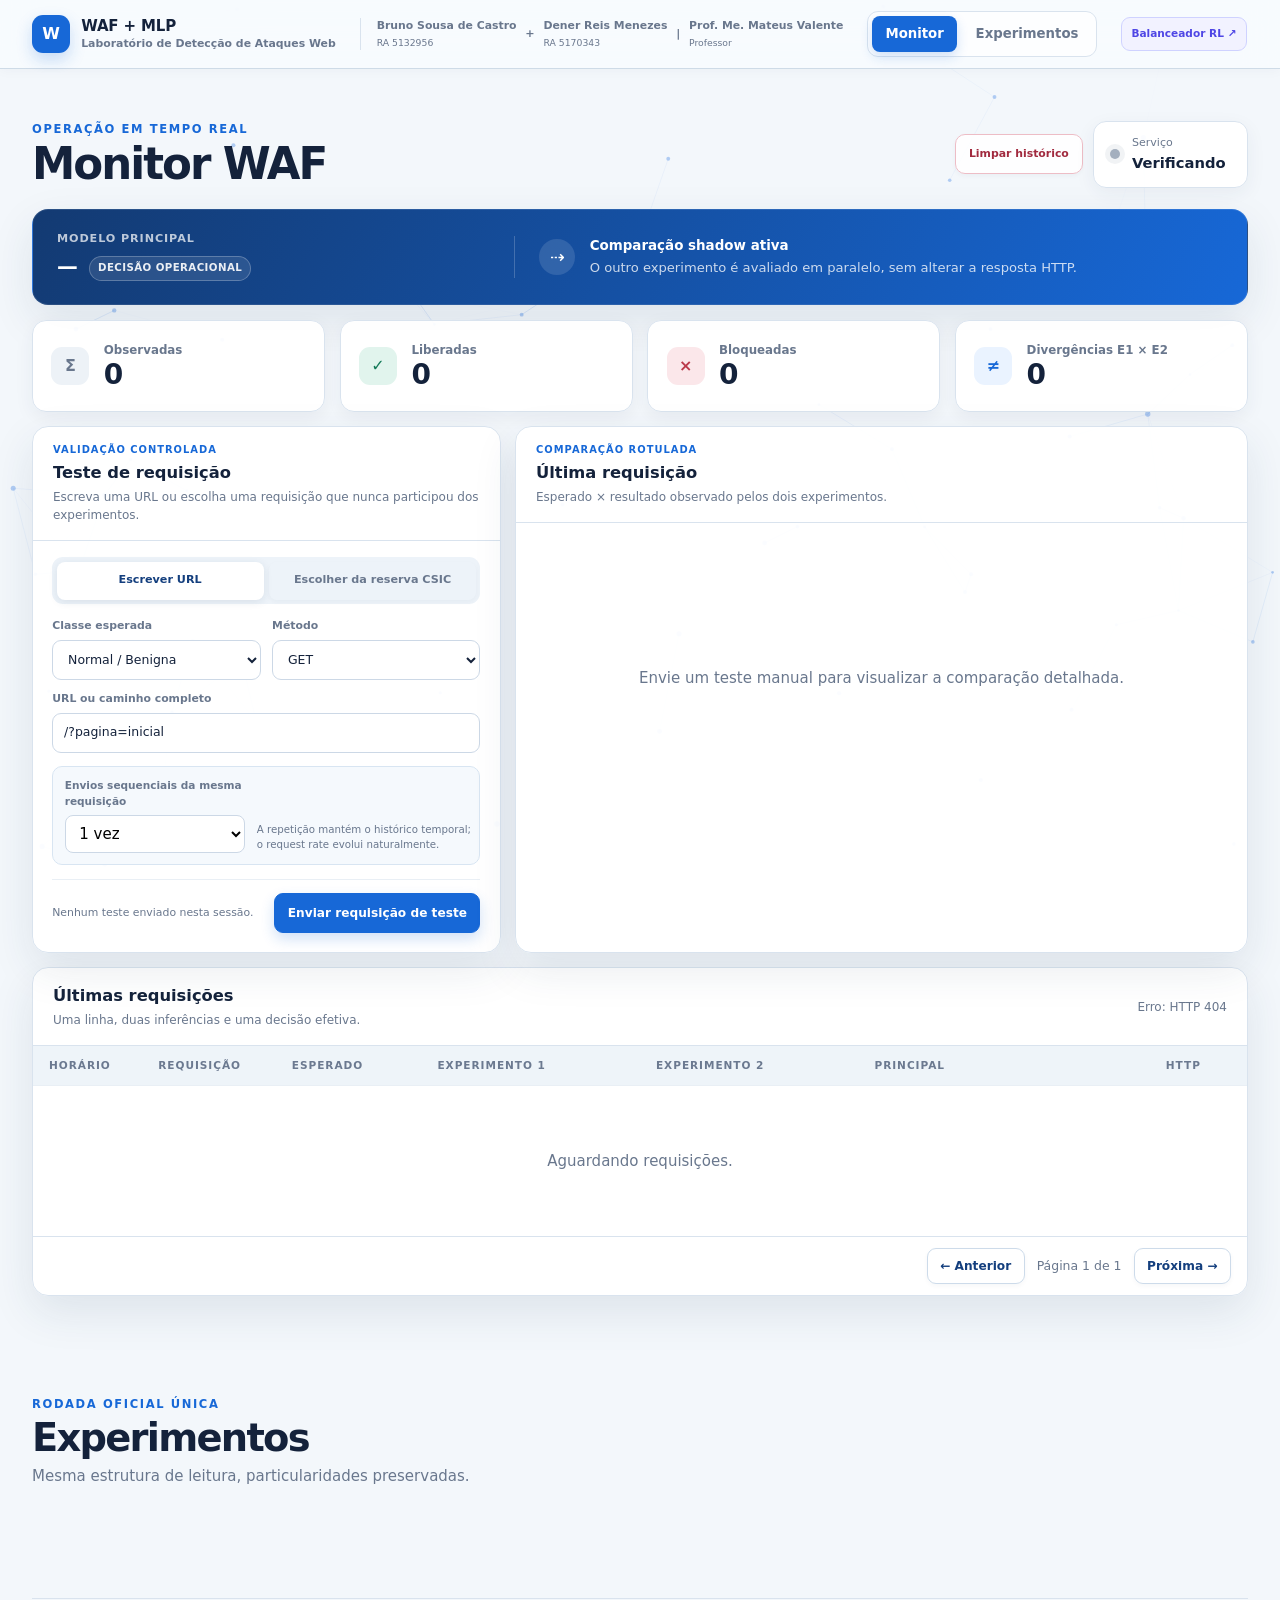
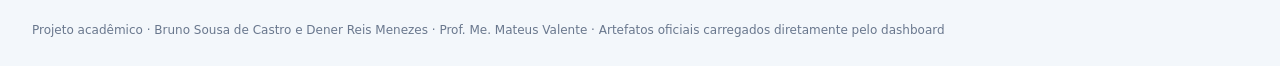
==== commit 0f70eb10: "Adiciona balanceador de carga com Q-Learning" ====
--- a/dashboard/index.html
+++ b/dashboard/index.html
@@ -6,7 +6,7 @@
   <meta name="description" content="Monitor comparativo do WAF com MLP">
   <title>WAF + MLP · Monitor comparativo</title>
   <link rel="icon" href="data:image/svg+xml,%3Csvg xmlns='http://www.w3.org/2000/svg' viewBox='0 0 64 64'%3E%3Crect width='64' height='64' rx='16' fill='%231768d7'/%3E%3Ctext x='32' y='43' text-anchor='middle' font-family='Arial' font-size='34' font-weight='700' fill='white'%3EW%3C/text%3E%3C/svg%3E">
-  <link rel="stylesheet" href="styles.css?v=20260924-authors1">
+  <link rel="stylesheet" href="styles.css?v=20261108-reforco1">
 </head>
 <body>
   <canvas id="network-background" aria-hidden="true"></canvas>
@@ -19,6 +19,7 @@
         <a class="nav-link active" href="#monitor" aria-current="location">Monitor</a>
         <a class="nav-link" href="#experimentos">Experimentos</a>
       </nav>
+      <a class="rl-dashboard-link" href="http://localhost:8091" target="_blank" rel="noopener">Balanceador RL ↗</a>
       <span id="sync" class="sync">Carregando…</span>
     </div>
   </header>
--- a/dashboard/styles.css
+++ b/dashboard/styles.css
@@ -140,6 +140,18 @@
   border: 1px solid var(--line);
   background: rgba(255, 255, 255, 0.72);
   border-radius: 11px;
+}
+
+.rl-dashboard-link {
+  padding: .48rem .62rem;
+  color: #4f46e5;
+  border: 1px solid #cfd2ff;
+  background: #f2f2ff;
+  border-radius: 9px;
+  font-size: .66rem;
+  font-weight: 800;
+  text-decoration: none;
+  white-space: nowrap;
 }
 
 .nav-link {
